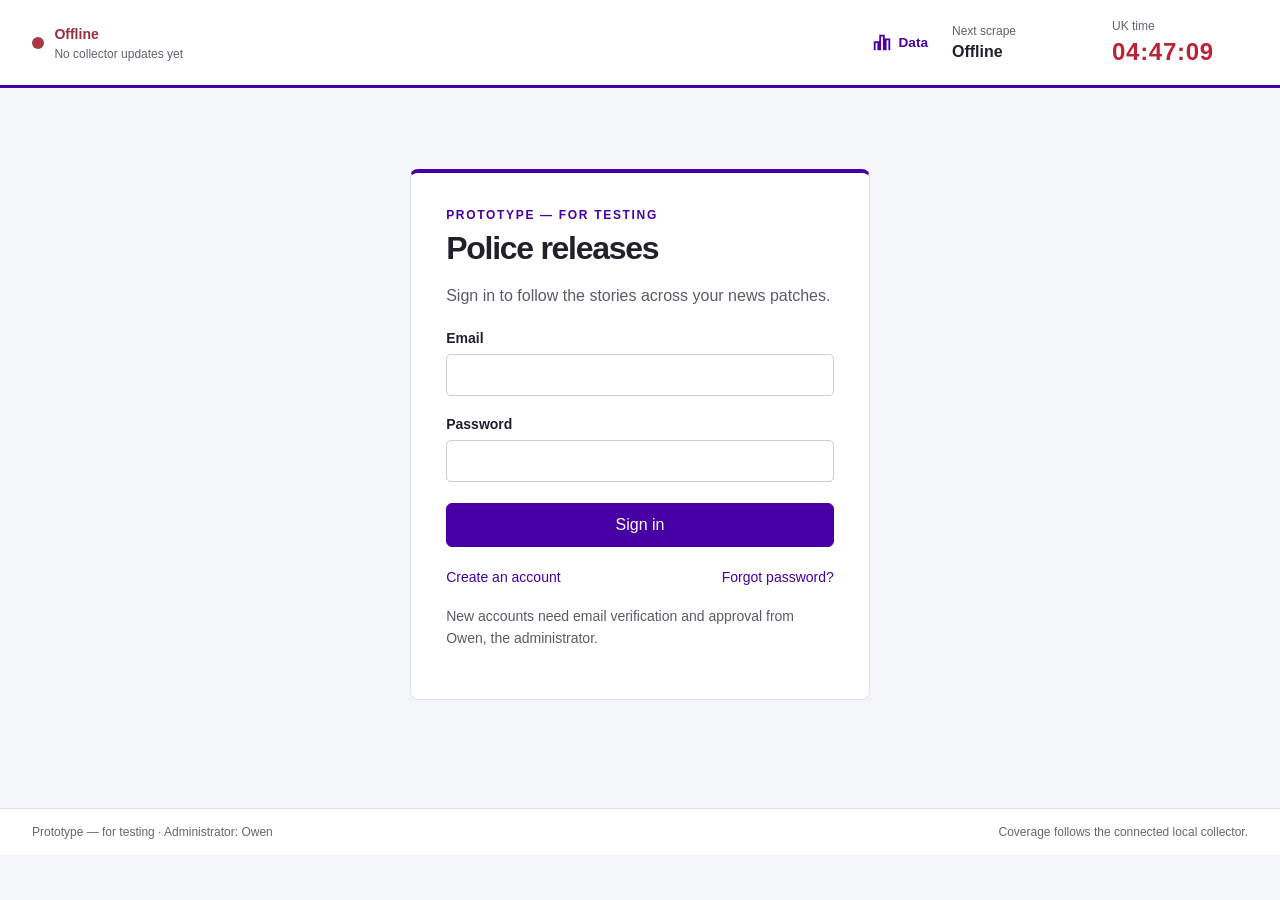
==== index.html @ de3aa2ca "Add files via upload" ====
<!doctype html>
<html lang="en" data-build="desk.789004d62e05.js"><head><meta charset="utf-8"><meta name="viewport" content="width=device-width,initial-scale=1"><meta name="referrer" content="no-referrer"><title>Police Checks</title>
<meta name="theme-color" content="#4700a3">
<meta name="apple-mobile-web-app-capable" content="yes">
<meta name="mobile-web-app-capable" content="yes">
<meta name="apple-mobile-web-app-title" content="Police Checks">
<meta name="apple-mobile-web-app-status-bar-style" content="default">
<link rel="apple-touch-icon" sizes="180x180" href="./apple-touch-icon.png">
<link rel="icon" type="image/png" sizes="32x32" href="./favicon-32.png">
<link rel="manifest" href="./manifest.webmanifest">
<link rel="stylesheet" href="./vendor/leaflet.css"><link rel="stylesheet" href="./desk.27d6d80b20d7.css"></head>
<body>
<header><div id="health" class="health offline" role="status" aria-live="polite"><span class="health-dot"></span><span><strong id="health-label">Offline</strong><small id="health-detail">Not connected yet</small></span></div><a class="data-nav" href="./data.html" aria-label="Release data and statistics" title="Release data and statistics"><svg viewBox="0 0 24 24" width="22" height="22" aria-hidden="true"><path d="M4 20V11h4v9M10 20V4h4v16M16 20V8h4v12" fill="none" stroke="currentColor" stroke-width="2"/></svg><span>Data</span></a><div class="desk-timing" aria-label="Collector timing"><div class="timing-item"><small>Next scrape</small><strong id="next-scrape">Offline</strong></div><div class="timing-item"><small>UK time</small><time id="current-time">--:--:--</time></div></div><div id="account" hidden><span id="email"></span><button id="signout">Sign out</button></div></header>
<section id="auth" class="auth-panel"><div class="eyebrow">PROTOTYPE — FOR TESTING</div><h1>Police releases</h1><p>Sign in to follow the stories across your news patches.</p><div id="setup" class="notice" hidden>This desk is awaiting its Supabase connection. Account access will be available once setup is complete.</div><form id="auth-form"><label>Email<input id="auth-email" type="email" autocomplete="email" required></label><label>Password<input id="password" type="password" minlength="12" autocomplete="current-password" required></label><button class="primary" id="auth-submit">Sign in</button></form><p id="auth-message" role="status" aria-live="polite"></p><div class="auth-actions"><button id="toggle-signup" class="text-button">Create an account</button><button id="forgot" class="text-button">Forgot password?</button></div><p class="muted fine">New accounts need email verification and approval from Owen, the administrator.</p></section>
<section id="waiting" class="auth-panel" hidden><div class="eyebrow">ACCOUNT ACCESS</div><h1 id="waiting-title">Awaiting approval</h1><p id="waiting-detail">Your account is signed in. Owen, the administrator, needs to approve access before you can read releases.</p><p id="verification-note" class="notice">Expect a verification email from <strong>Supabase Auth</strong>. Check your spam or junk folder if it has not arrived. If you have already verified your email, you are just waiting for Owen’s approval.</p><button id="check-access" class="primary">Check access</button><p id="waiting-message" role="status"></p></section>
<main id="desk" hidden>
<aside id="coverage-filters"><div class="aside-heading"><h2>Your coverage</h2><button id="reset" class="text-button">Reset</button></div><button id="all" class="view-button active">All releases</button><button id="review" class="view-button">Needs location review</button><button id="outside" class="view-button">Outside mapped patches</button><div class="divider"></div><div class="aside-heading"><h2>Groups & patches</h2><button id="clear" class="text-button">Clear</button></div><p class="fine muted">Choose any combination. Matching releases appear once.</p><label class="sr-only" for="patch-search">Find a patch</label><input id="patch-search" type="search" placeholder="Find a patch…"><div id="patches"></div></aside>
<section class="workspace"><div class="workspace-heading"><div><div class="eyebrow">POLICE RELEASES</div><h1 id="view-title">All releases</h1><p id="selection-label" class="muted">Across all patches</p></div><div class="feed-actions"><button id="mobile-filters" class="mobile-only" aria-haspopup="dialog" aria-controls="filter-dialog" aria-expanded="false">Filters</button><button id="refresh">↻ Refresh</button></div></div><div class="toolbar" id="release-filters"><label class="search"><span class="sr-only">Search releases</span><input id="query" type="search" placeholder="Search headline or release text…"></label><label>Period<select id="period"><option value="12">Last 12 hours</option><option value="24" selected>Last 24 hours</option><option value="168">Last 7 days</option><option value="720">Last 30 days</option><option value="0">All stored releases</option></select></label><label>Force<select id="force"><option value="">All forces</option></select></label></div><div class="results-heading"><span id="result-count" role="status">Loading releases…</span><span id="updated" class="muted"></span></div><p id="writing-summary" class="fine muted" hidden></p><div id="sync-status" class="notice" hidden></div><div id="error" class="notice error" role="alert" hidden></div><div class="results-layout"><section class="release-feed" aria-label="Police releases"><div id="releases"></div><button id="more" hidden>Load more releases</button><p class="fine muted">Locations are inferred from release text and your TSA boundaries. When no reliable place is found, force-area coverage puts the release in relevant patches without assigning a map pin. Check the original release when a location is uncertain.</p></section><section class="map-panel" aria-label="Release map"><div class="map-heading"><strong>Release map</strong><label><input id="show-overlays" type="checkbox" checked> TSA boundaries</label><button id="fit-map">Fit coverage</button></div><div id="map" role="region" aria-label="Map of releases and TSA patches"></div><p id="map-note" class="notice" role="status" hidden></p><div class="map-legend"><span><i class="key red"></i>Last 10 minutes</span><span><i class="key yellow"></i>Last hour</span><span><i class="key grey"></i>Older</span><span id="map-count"></span></div></section></div></section>
<section id="admin" hidden><h2>Account access &amp; writing</h2><p class="muted">Approve or pause accounts, set allowed shifts and blocked dates, enable each writing option, and set the combined daily request limit. Zero disables new requests. Limits reset at midnight UK time; attempted API requests count even if they fail.</p><div id="members"></div><p id="admin-message" role="status"></p></section>
</main>
<dialog id="filter-dialog" aria-labelledby="filter-dialog-title"><div class="filter-dialog-heading"><h2 id="filter-dialog-title">Filters</h2><button id="close-filters" autofocus>Done</button></div><div id="mobile-search-slot"></div><div id="mobile-coverage-slot"></div><details id="mobile-admin-tools" hidden><summary>Account access &amp; writing</summary><div id="mobile-admin-slot"></div></details><div id="mobile-account-slot"></div></dialog>
<dialog id="writing-menu" aria-labelledby="writing-menu-title"><div class="writing-dialog-heading"><h2 id="writing-menu-title">Writing options</h2><button id="close-writing-menu" aria-label="Close writing options">×</button></div><p id="writing-story"></p><p id="writing-source-note" class="fine muted"></p><button id="write-web">Write web</button><button id="write-copy">Write copy</button><p id="writing-allowance" class="fine muted"></p></dialog>
<dialog id="writing-dialog" aria-labelledby="draft-title"><div class="writing-dialog-heading"><h2 id="draft-title">Write a draft</h2><button id="close-draft">Close</button></div><p id="draft-source-title"></p><p class="fine muted">AI draft — check against the original release before use.</p><p id="draft-allowance" class="fine muted"></p><p id="draft-message" role="status" aria-live="polite"></p><label class="sr-only" for="draft-output">Draft text — editable</label><textarea id="draft-output" spellcheck="true" hidden></textarea><div id="web-draft-fields" hidden><div class="web-field"><div><label for="web-headline">Headline</label><button id="copy-web-headline">Copy headline</button></div><textarea id="web-headline" rows="2" spellcheck="true"></textarea></div><div class="web-field"><div><label for="web-subheading">Subheading</label><button id="copy-web-subheading">Copy subheading</button></div><textarea id="web-subheading" rows="2" spellcheck="true"></textarea></div><div class="web-field"><div><label for="web-body">Body text</label><button id="copy-web-body">Copy body</button></div><textarea id="web-body" rows="14" spellcheck="true"></textarea></div></div><div class="draft-actions"><button id="draft-copy" class="primary" hidden>Copy text</button><button id="draft-check" hidden>Check request</button><button id="draft-again" hidden>New version · 1 request</button></div></dialog>
<footer>Prototype — for testing · Administrator: Owen <span>Coverage follows the connected local collector.</span></footer>
<script src="./config.js?v=desk.789004d62e05.js"></script><script src="./vendor/supabase.js"></script><script src="./vendor/leaflet.js"></script><script type="module" src="./desk.789004d62e05.js"></script>
</body></html>
---- vendor/leaflet.css ----
/* required styles */

.leaflet-pane,
.leaflet-tile,
.leaflet-marker-icon,
.leaflet-marker-shadow,
.leaflet-tile-container,
.leaflet-pane > svg,
.leaflet-pane > canvas,
.leaflet-zoom-box,
.leaflet-image-layer,
.leaflet-layer {
	position: absolute;
	left: 0;
	top: 0;
	}
.leaflet-container {
	overflow: hidden;
	}
.leaflet-tile,
.leaflet-marker-icon,
.leaflet-marker-shadow {
	-webkit-user-select: none;
	   -moz-user-select: none;
	        user-select: none;
	  -webkit-user-drag: none;
	}
/* Prevents IE11 from highlighting tiles in blue */
.leaflet-tile::selection {
	background: transparent;
}
/* Safari renders non-retina tile on retina better with this, but Chrome is worse */
.leaflet-safari .leaflet-tile {
	image-rendering: -webkit-optimize-contrast;
	}
/* hack that prevents hw layers "stretching" when loading new tiles */
.leaflet-safari .leaflet-tile-container {
	width: 1600px;
	height: 1600px;
	-webkit-transform-origin: 0 0;
	}
.leaflet-marker-icon,
.leaflet-marker-shadow {
	display: block;
	}
/* .leaflet-container svg: reset svg max-width decleration shipped in Joomla! (joomla.org) 3.x */
/* .leaflet-container img: map is broken in FF if you have max-width: 100% on tiles */
.leaflet-container .leaflet-overlay-pane svg {
	max-width: none !important;
	max-height: none !important;
	}
.leaflet-container .leaflet-marker-pane img,
.leaflet-container .leaflet-shadow-pane img,
.leaflet-container .leaflet-tile-pane img,
.leaflet-container img.leaflet-image-layer,
.leaflet-container .leaflet-tile {
	max-width: none !important;
	max-height: none !important;
	width: auto;
	padding: 0;
	}

.leaflet-container img.leaflet-tile {
	/* See: https://bugs.chromium.org/p/chromium/issues/detail?id=600120 */
	mix-blend-mode: plus-lighter;
}

.leaflet-container.leaflet-touch-zoom {
	-ms-touch-action: pan-x pan-y;
	touch-action: pan-x pan-y;
	}
.leaflet-container.leaflet-touch-drag {
	-ms-touch-action: pinch-zoom;
	/* Fallback for FF which doesn't support pinch-zoom */
	touch-action: none;
	touch-action: pinch-zoom;
}
.leaflet-container.leaflet-touch-drag.leaflet-touch-zoom {
	-ms-touch-action: none;
	touch-action: none;
}
.leaflet-container {
	-webkit-tap-highlight-color: transparent;
}
.leaflet-container a {
	-webkit-tap-highlight-color: rgba(51, 181, 229, 0.4);
}
.leaflet-tile {
	filter: inherit;
	visibility: hidden;
	}
.leaflet-tile-loaded {
	visibility: inherit;
	}
.leaflet-zoom-box {
	width: 0;
	height: 0;
	-moz-box-sizing: border-box;
	     box-sizing: border-box;
	z-index: 800;
	}
/* workaround for https://bugzilla.mozilla.org/show_bug.cgi?id=888319 */
.leaflet-overlay-pane svg {
	-moz-user-select: none;
	}

.leaflet-pane         { z-index: 400; }

.leaflet-tile-pane    { z-index: 200; }
.leaflet-overlay-pane { z-index: 400; }
.leaflet-shadow-pane  { z-index: 500; }
.leaflet-marker-pane  { z-index: 600; }
.leaflet-tooltip-pane   { z-index: 650; }
.leaflet-popup-pane   { z-index: 700; }

.leaflet-map-pane canvas { z-index: 100; }
.leaflet-map-pane svg    { z-index: 200; }

.leaflet-vml-shape {
	width: 1px;
	height: 1px;
	}
.lvml {
	behavior: url(#default#VML);
	display: inline-block;
	position: absolute;
	}


/* control positioning */

.leaflet-control {
	position: relative;
	z-index: 800;
	pointer-events: visiblePainted; /* IE 9-10 doesn't have auto */
	pointer-events: auto;
	}
.leaflet-top,
.leaflet-bottom {
	position: absolute;
	z-index: 1000;
	pointer-events: none;
	}
.leaflet-top {
	top: 0;
	}
.leaflet-right {
	right: 0;
	}
.leaflet-bottom {
	bottom: 0;
	}
.leaflet-left {
	left: 0;
	}
.leaflet-control {
	float: left;
	clear: both;
	}
.leaflet-right .leaflet-control {
	float: right;
	}
.leaflet-top .leaflet-control {
	margin-top: 10px;
	}
.leaflet-bottom .leaflet-control {
	margin-bottom: 10px;
	}
.leaflet-left .leaflet-control {
	margin-left: 10px;
	}
.leaflet-right .leaflet-control {
	margin-right: 10px;
	}


/* zoom and fade animations */

.leaflet-fade-anim .leaflet-popup {
	opacity: 0;
	-webkit-transition: opacity 0.2s linear;
	   -moz-transition: opacity 0.2s linear;
	        transition: opacity 0.2s linear;
	}
.leaflet-fade-anim .leaflet-map-pane .leaflet-popup {
	opacity: 1;
	}
.leaflet-zoom-animated {
	-webkit-transform-origin: 0 0;
	    -ms-transform-origin: 0 0;
	        transform-origin: 0 0;
	}
svg.leaflet-zoom-animated {
	will-change: transform;
}

.leaflet-zoom-anim .leaflet-zoom-animated {
	-webkit-transition: -webkit-transform 0.25s cubic-bezier(0,0,0.25,1);
	   -moz-transition:    -moz-transform 0.25s cubic-bezier(0,0,0.25,1);
	        transition:         transform 0.25s cubic-bezier(0,0,0.25,1);
	}
.leaflet-zoom-anim .leaflet-tile,
.leaflet-pan-anim .leaflet-tile {
	-webkit-transition: none;
	   -moz-transition: none;
	        transition: none;
	}

.leaflet-zoom-anim .leaflet-zoom-hide {
	visibility: hidden;
	}


/* cursors */

.leaflet-interactive {
	cursor: pointer;
	}
.leaflet-grab {
	cursor: -webkit-grab;
	cursor:    -moz-grab;
	cursor:         grab;
	}
.leaflet-crosshair,
.leaflet-crosshair .leaflet-interactive {
	cursor: crosshair;
	}
.leaflet-popup-pane,
.leaflet-control {
	cursor: auto;
	}
.leaflet-dragging .leaflet-grab,
.leaflet-dragging .leaflet-grab .leaflet-interactive,
.leaflet-dragging .leaflet-marker-draggable {
	cursor: move;
	cursor: -webkit-grabbing;
	cursor:    -moz-grabbing;
	cursor:         grabbing;
	}

/* marker & overlays interactivity */
.leaflet-marker-icon,
.leaflet-marker-shadow,
.leaflet-image-layer,
.leaflet-pane > svg path,
.leaflet-tile-container {
	pointer-events: none;
	}

.leaflet-marker-icon.leaflet-interactive,
.leaflet-image-layer.leaflet-interactive,
.leaflet-pane > svg path.leaflet-interactive,
svg.leaflet-image-layer.leaflet-interactive path {
	pointer-events: visiblePainted; /* IE 9-10 doesn't have auto */
	pointer-events: auto;
	}

/* visual tweaks */

.leaflet-container {
	background: #ddd;
	outline-offset: 1px;
	}
.leaflet-container a {
	color: #0078A8;
	}
.leaflet-zoom-box {
	border: 2px dotted #38f;
	background: rgba(255,255,255,0.5);
	}


/* general typography */
.leaflet-container {
	font-family: "Helvetica Neue", Arial, Helvetica, sans-serif;
	font-size: 12px;
	font-size: 0.75rem;
	line-height: 1.5;
	}


/* general toolbar styles */

.leaflet-bar {
	box-shadow: 0 1px 5px rgba(0,0,0,0.65);
	border-radius: 4px;
	}
.leaflet-bar a {
	background-color: #fff;
	border-bottom: 1px solid #ccc;
	width: 26px;
	height: 26px;
	line-height: 26px;
	display: block;
	text-align: center;
	text-decoration: none;
	color: black;
	}
.leaflet-bar a,
.leaflet-control-layers-toggle {
	background-position: 50% 50%;
	background-repeat: no-repeat;
	display: block;
	}
.leaflet-bar a:hover,
.leaflet-bar a:focus {
	background-color: #f4f4f4;
	}
.leaflet-bar a:first-child {
	border-top-left-radius: 4px;
	border-top-right-radius: 4px;
	}
.leaflet-bar a:last-child {
	border-bottom-left-radius: 4px;
	border-bottom-right-radius: 4px;
	border-bottom: none;
	}
.leaflet-bar a.leaflet-disabled {
	cursor: default;
	background-color: #f4f4f4;
	color: #bbb;
	}

.leaflet-touch .leaflet-bar a {
	width: 30px;
	height: 30px;
	line-height: 30px;
	}
.leaflet-touch .leaflet-bar a:first-child {
	border-top-left-radius: 2px;
	border-top-right-radius: 2px;
	}
.leaflet-touch .leaflet-bar a:last-child {
	border-bottom-left-radius: 2px;
	border-bottom-right-radius: 2px;
	}

/* zoom control */

.leaflet-control-zoom-in,
.leaflet-control-zoom-out {
	font: bold 18px 'Lucida Console', Monaco, monospace;
	text-indent: 1px;
	}

.leaflet-touch .leaflet-control-zoom-in, .leaflet-touch .leaflet-control-zoom-out  {
	font-size: 22px;
	}


/* layers control */

.leaflet-control-layers {
	box-shadow: 0 1px 5px rgba(0,0,0,0.4);
	background: #fff;
	border-radius: 5px;
	}
.leaflet-control-layers-toggle {
	background-image: url(images/layers.png);
	width: 36px;
	height: 36px;
	}
.leaflet-retina .leaflet-control-layers-toggle {
	background-image: url(images/layers-2x.png);
	background-size: 26px 26px;
	}
.leaflet-touch .leaflet-control-layers-toggle {
	width: 44px;
	height: 44px;
	}
.leaflet-control-layers .leaflet-control-layers-list,
.leaflet-control-layers-expanded .leaflet-control-layers-toggle {
	display: none;
	}
.leaflet-control-layers-expanded .leaflet-control-layers-list {
	display: block;
	position: relative;
	}
.leaflet-control-layers-expanded {
	padding: 6px 10px 6px 6px;
	color: #333;
	background: #fff;
	}
.leaflet-control-layers-scrollbar {
	overflow-y: scroll;
	overflow-x: hidden;
	padding-right: 5px;
	}
.leaflet-control-layers-selector {
	margin-top: 2px;
	position: relative;
	top: 1px;
	}
.leaflet-control-layers label {
	display: block;
	font-size: 13px;
	font-size: 1.08333em;
	}
.leaflet-control-layers-separator {
	height: 0;
	border-top: 1px solid #ddd;
	margin: 5px -10px 5px -6px;
	}

/* Default icon URLs */
.leaflet-default-icon-path { /* used only in path-guessing heuristic, see L.Icon.Default */
	background-image: url(images/marker-icon.png);
	}


/* attribution and scale controls */

.leaflet-container .leaflet-control-attribution {
	background: #fff;
	background: rgba(255, 255, 255, 0.8);
	margin: 0;
	}
.leaflet-control-attribution,
.leaflet-control-scale-line {
	padding: 0 5px;
	color: #333;
	line-height: 1.4;
	}
.leaflet-control-attribution a {
	text-decoration: none;
	}
.leaflet-control-attribution a:hover,
.leaflet-control-attribution a:focus {
	text-decoration: underline;
	}
.leaflet-attribution-flag {
	display: inline !important;
	vertical-align: baseline !important;
	width: 1em;
	height: 0.6669em;
	}
.leaflet-left .leaflet-control-scale {
	margin-left: 5px;
	}
.leaflet-bottom .leaflet-control-scale {
	margin-bottom: 5px;
	}
.leaflet-control-scale-line {
	border: 2px solid #777;
	border-top: none;
	line-height: 1.1;
	padding: 2px 5px 1px;
	white-space: nowrap;
	-moz-box-sizing: border-box;
	     box-sizing: border-box;
	background: rgba(255, 255, 255, 0.8);
	text-shadow: 1px 1px #fff;
	}
.leaflet-control-scale-line:not(:first-child) {
	border-top: 2px solid #777;
	border-bottom: none;
	margin-top: -2px;
	}
.leaflet-control-scale-line:not(:first-child):not(:last-child) {
	border-bottom: 2px solid #777;
	}

.leaflet-touch .leaflet-control-attribution,
.leaflet-touch .leaflet-control-layers,
.leaflet-touch .leaflet-bar {
	box-shadow: none;
	}
.leaflet-touch .leaflet-control-layers,
.leaflet-touch .leaflet-bar {
	border: 2px solid rgba(0,0,0,0.2);
	background-clip: padding-box;
	}


/* popup */

.leaflet-popup {
	position: absolute;
	text-align: center;
	margin-bottom: 20px;
	}
.leaflet-popup-content-wrapper {
	padding: 1px;
	text-align: left;
	border-radius: 12px;
	}
.leaflet-popup-content {
	margin: 13px 24px 13px 20px;
	line-height: 1.3;
	font-size: 13px;
	font-size: 1.08333em;
	min-height: 1px;
	}
.leaflet-popup-content p {
	margin: 17px 0;
	margin: 1.3em 0;
	}
.leaflet-popup-tip-container {
	width: 40px;
	height: 20px;
	position: absolute;
	left: 50%;
	margin-top: -1px;
	margin-left: -20px;
	overflow: hidden;
	pointer-events: none;
	}
.leaflet-popup-tip {
	width: 17px;
	height: 17px;
	padding: 1px;

	margin: -10px auto 0;
	pointer-events: auto;

	-webkit-transform: rotate(45deg);
	   -moz-transform: rotate(45deg);
	    -ms-transform: rotate(45deg);
	        transform: rotate(45deg);
	}
.leaflet-popup-content-wrapper,
.leaflet-popup-tip {
	background: white;
	color: #333;
	box-shadow: 0 3px 14px rgba(0,0,0,0.4);
	}
.leaflet-container a.leaflet-popup-close-button {
	position: absolute;
	top: 0;
	right: 0;
	border: none;
	text-align: center;
	width: 24px;
	height: 24px;
	font: 16px/24px Tahoma, Verdana, sans-serif;
	color: #757575;
	text-decoration: none;
	background: transparent;
	}
.leaflet-container a.leaflet-popup-close-button:hover,
.leaflet-container a.leaflet-popup-close-button:focus {
	color: #585858;
	}
.leaflet-popup-scrolled {
	overflow: auto;
	}

.leaflet-oldie .leaflet-popup-content-wrapper {
	-ms-zoom: 1;
	}
.leaflet-oldie .leaflet-popup-tip {
	width: 24px;
	margin: 0 auto;

	-ms-filter: "progid:DXImageTransform.Microsoft.Matrix(M11=0.70710678, M12=0.70710678, M21=-0.70710678, M22=0.70710678)";
	filter: progid:DXImageTransform.Microsoft.Matrix(M11=0.70710678, M12=0.70710678, M21=-0.70710678, M22=0.70710678);
	}

.leaflet-oldie .leaflet-control-zoom,
.leaflet-oldie .leaflet-control-layers,
.leaflet-oldie .leaflet-popup-content-wrapper,
.leaflet-oldie .leaflet-popup-tip {
	border: 1px solid #999;
	}


/* div icon */

.leaflet-div-icon {
	background: #fff;
	border: 1px solid #666;
	}


/* Tooltip */
/* Base styles for the element that has a tooltip */
.leaflet-tooltip {
	position: absolute;
	padding: 6px;
	background-color: #fff;
	border: 1px solid #fff;
	border-radius: 3px;
	color: #222;
	white-space: nowrap;
	-webkit-user-select: none;
	-moz-user-select: none;
	-ms-user-select: none;
	user-select: none;
	pointer-events: none;
	box-shadow: 0 1px 3px rgba(0,0,0,0.4);
	}
.leaflet-tooltip.leaflet-interactive {
	cursor: pointer;
	pointer-events: auto;
	}
.leaflet-tooltip-top:before,
.leaflet-tooltip-bottom:before,
.leaflet-tooltip-left:before,
.leaflet-tooltip-right:before {
	position: absolute;
	pointer-events: none;
	border: 6px solid transparent;
	background: transparent;
	content: "";
	}

/* Directions */

.leaflet-tooltip-bottom {
	margin-top: 6px;
}
.leaflet-tooltip-top {
	margin-top: -6px;
}
.leaflet-tooltip-bottom:before,
.leaflet-tooltip-top:before {
	left: 50%;
	margin-left: -6px;
	}
.leaflet-tooltip-top:before {
	bottom: 0;
	margin-bottom: -12px;
	border-top-color: #fff;
	}
.leaflet-tooltip-bottom:before {
	top: 0;
	margin-top: -12px;
	margin-left: -6px;
	border-bottom-color: #fff;
	}
.leaflet-tooltip-left {
	margin-left: -6px;
}
.leaflet-tooltip-right {
	margin-left: 6px;
}
.leaflet-tooltip-left:before,
.leaflet-tooltip-right:before {
	top: 50%;
	margin-top: -6px;
	}
.leaflet-tooltip-left:before {
	right: 0;
	margin-right: -12px;
	border-left-color: #fff;
	}
.leaflet-tooltip-right:before {
	left: 0;
	margin-left: -12px;
	border-right-color: #fff;
	}

/* Printing */

@media print {
	/* Prevent printers from removing background-images of controls. */
	.leaflet-control {
		-webkit-print-color-adjust: exact;
		print-color-adjust: exact;
		}
	}
---- desk.27d6d80b20d7.css ----
:root{font-family:Arial,Helvetica,sans-serif;color:#20202b;background:#f5f6f9;font-synthesis:none;font-size:16px;--purple:#4700a3;--teal:#007e79;--border:#dfe2e9}*{box-sizing:border-box}[hidden]{display:none!important}body{margin:0}button,input,select{font:inherit}button,a,input,select{touch-action:manipulation}button{cursor:pointer;border:1px solid var(--border);background:white;color:#333343;padding:.65rem .9rem;border-radius:6px;line-height:1.3}button:hover{border-color:var(--purple);color:var(--purple)}button:disabled{opacity:.55;cursor:wait}button.primary{background:var(--purple);color:white;border-color:var(--purple)}input,select{border:1px solid #c8cdd7;border-radius:5px;padding:.75rem;background:white;color:#20202b;max-width:100%;min-width:0}input:focus,select:focus,button:focus-visible,a:focus-visible{outline:3px solid #00b5a6;outline-offset:3px}header{height:88px;background:white;border-bottom:3px solid var(--purple);padding:0 2rem;display:flex;align-items:center;justify-content:space-between;gap:1rem}.brand{display:flex;gap:.85rem;align-items:center;text-decoration:none;color:var(--purple);font-weight:800;letter-spacing:.1em}.brand small{display:block;font-size:.75rem;letter-spacing:.16em;color:#686573;margin-top:.2rem}.brand-icon{background:var(--purple);border-radius:4px;color:white;width:40px;height:40px;display:grid;place-items:center;font-size:1.6rem}#account{display:flex;gap:1rem;align-items:center;font-size:.875rem}h1{font-size:2rem;letter-spacing:-.04em;margin:.5rem 0 .7rem}h2{font-size:1rem;margin:.4rem 0}.eyebrow{font-weight:700;letter-spacing:.14em;font-size:.75rem;color:var(--purple)}p{line-height:1.6}.muted{color:#636572}.fine{font-size:.875rem}.auth-panel{max-width:460px;margin:9vh auto 12vh;background:white;border:1px solid var(--border);border-top:4px solid var(--purple);padding:2.2rem;border-radius:8px}.auth-panel>p{color:#5b5a69}.auth-panel label{display:block;font-size:.875rem;font-weight:600;margin:1.3rem 0}.auth-panel input{display:block;width:100%;margin-top:.5rem}.auth-panel .primary{width:100%}.auth-actions{display:flex;justify-content:space-between;gap:.6rem}.text-button{border:0;background:transparent;padding:.3rem 0;color:var(--purple);font-size:.875rem}.notice{padding:1rem;background:#f1ebfc;border-left:3px solid var(--purple);font-size:.875rem;line-height:1.5;margin:1rem 0}.notice.error{border-color:#b03044;background:#fff0f1;color:#802434}main{display:grid;grid-template-columns:280px minmax(0,1fr);max-width:1600px;margin:auto;min-height:calc(100vh - 150px)}aside{background:white;border-right:1px solid var(--border);padding:1.5rem;min-width:0}.aside-heading{display:flex;justify-content:space-between;align-items:center;gap:.7rem}.view-button{display:block;width:100%;border:0;text-align:left;margin-top:.35rem;font-size:.875rem}.view-button.active{background:#eee7fa;color:var(--purple);font-weight:700;box-shadow:inset 3px 0 var(--purple)}.divider{border-top:1px solid var(--border);margin:1.5rem 0}#patch-search{width:100%;font-size:.875rem}details.group{border-bottom:1px solid var(--border);padding:.85rem 0}summary{cursor:pointer;font-size:.875rem;font-weight:600;line-height:1.5}.group label{display:flex;align-items:flex-start;gap:.6rem;font-size:.875rem;margin:.85rem 0;line-height:1.5}.group input[type=checkbox]{margin-top:.2rem;accent-color:var(--purple);width:17px;height:17px;flex-shrink:0}.group .group-label{font-weight:700}.workspace{padding:2rem 2.2rem;min-width:0}.workspace-heading{display:flex;justify-content:space-between;align-items:flex-start;gap:1rem}.workspace-heading p{margin:0 0 1.5rem}.toolbar{display:flex;gap:1rem;align-items:end;flex-wrap:wrap;background:white;border:1px solid var(--border);padding:1rem;border-radius:7px}.toolbar label{font-size:.875rem;color:#535563}.toolbar select{display:block;margin-top:.3rem;font-size:.875rem}.toolbar .search{flex:1 1 240px}.search input{width:100%}.results-heading{display:flex;justify-content:space-between;gap:1rem;margin:1.6rem 0 1rem;font-size:.875rem}.release{background:white;border:1px solid var(--border);border-left:3px solid #b4a1d2;border-radius:5px;padding:1.4rem;margin-bottom:.8rem}.release.recent{border-left-color:#009c90}.release-meta{display:flex;flex-wrap:wrap;gap:.6rem;color:#656374;font-size:.875rem;align-items:center}.release h2{font-size:1.15rem;line-height:1.4;margin:.65rem 0}.release h2 a{color:#292139;text-decoration:none}.release h2 a:hover{text-decoration:underline;color:var(--purple)}.tags{display:flex;gap:.4rem;flex-wrap:wrap;margin:.8rem 0}.tag{background:#ede7f6;color:#542891;padding:.3rem .5rem;border-radius:4px;font-size:.75rem}.tag.review{background:#fff2d7;color:#775714}.release p{font-size:1rem;max-width:85ch}.release details{margin-top:1rem}.release pre{white-space:pre-wrap;font:inherit;font-size:1rem;line-height:1.65;max-height:500px;overflow:auto}.location-evidence{font-size:.875rem;color:#60606c;margin-top:.7rem}.empty{text-align:center;padding:4rem 1rem;border:1px dashed #c8cbd4;border-radius:8px;background:white}.empty h2{font-size:1.25rem}#more{display:block;margin:1.2rem auto}#admin{grid-column:2;background:white;margin:0 2.2rem 2rem;padding:1.5rem;border:1px solid var(--border);border-radius:6px}.member{display:flex;align-items:center;justify-content:space-between;gap:1rem;padding:.75rem 0;border-bottom:1px solid var(--border);overflow-wrap:anywhere}.member small{display:block;color:#636572;margin-top:.4rem}footer{display:flex;justify-content:space-between;gap:1rem;padding:1rem 2rem;font-size:.75rem;color:#666679;border-top:1px solid var(--border);background:white}.sr-only{position:absolute;width:1px;height:1px;overflow:hidden;clip:rect(0,0,0,0)}@media(max-width:900px){main{grid-template-columns:230px minmax(0,1fr)}.workspace{padding:1.4rem}aside{padding:1rem}.toolbar{gap:.7rem}#admin{margin:0 1.4rem 1.4rem}}@media(max-width:650px){header{height:auto;min-height:80px;padding:1rem;flex-wrap:wrap}#account{width:100%;justify-content:space-between}#email{overflow-wrap:anywhere}main{display:block}aside{border-right:0;border-bottom:1px solid var(--border)}#patches{max-height:270px;overflow:auto}.workspace{padding:1.2rem}.toolbar label{flex:1 1 140px}.toolbar select{width:100%}.auth-panel{margin:2rem 1rem;padding:1.5rem}.workspace-heading h1{font-size:1.7rem}.results-heading{flex-wrap:wrap}#admin{margin:1rem}.member{flex-wrap:wrap}footer{padding:1rem;flex-wrap:wrap}.auth-actions{flex-wrap:wrap}}

header{position:sticky;top:0;z-index:1200}.health{display:flex;align-items:center;gap:.65rem;margin-left:auto;margin-right:1rem}.health strong{font-size:.875rem}.health small{display:block;font-size:.75rem;color:#5f6270;margin-top:.25rem}.health-dot{width:12px;height:12px;border-radius:50%;background:#a73a48}.health.online .health-dot{background:#008d73}.health.online strong{color:#006d59}.health.offline strong{color:#96303e}.map-panel{border:1px solid var(--border);border-radius:7px;overflow:hidden;background:white;margin-bottom:1.5rem}.map-heading{display:flex;align-items:center;gap:1rem;padding:.85rem 1rem;font-size:.875rem;flex-wrap:wrap}.map-heading label{margin-left:auto}.map-heading button{font-size:.875rem;padding:.4rem .6rem}#map{height:440px;background:#e9eef3}.map-legend{display:flex;flex-wrap:wrap;gap:1rem;padding:.8rem 1rem;font-size:.75rem;line-height:1.5}.key{display:inline-block;width:9px;height:9px;border-radius:50%;margin-right:5px}.red{background:#d62b46}.yellow{background:#c38a03}.grey{background:#747586}.leaflet-popup-content{font:14px/1.5 Arial,sans-serif;max-width:260px}.leaflet-popup-content a{font-weight:700;color:var(--purple)}.leaflet-popup-content small{display:block;margin-top:.5rem}.leaflet-control-attribution{font-size:11px}#map-count{color:#636572;margin-left:auto}@media(max-width:650px){.health{margin:0 0 0 auto}#map{height:340px}.health-detail{max-width:140px}.map-heading label{margin-left:0}header{position:sticky}.brand small{font-size:.65rem}.brand{font-size:.9rem}}

/* Release list and a persistent compact map. */
.results-layout{display:grid;grid-template-columns:minmax(0,1.45fr) minmax(270px,1fr);gap:1.2rem;align-items:start}
.release-feed{min-width:0}.release-feed .release{padding:1.1rem}.release{scroll-margin-top:calc(var(--header-height,88px) + 1rem)}
.map-panel{position:sticky;top:calc(var(--header-height,88px) + 1rem);margin-bottom:0;background:#17212e;border-color:#344052;color:#e2e8ef;z-index:500}
.map-heading{padding:.8rem;gap:.6rem}.map-heading label{font-size:.875rem;margin-left:0}.map-heading button{background:#233140;color:#e2e8ef;border-color:#47576b}
#map{height:clamp(240px,45dvh,380px);background:#101923}
.map-legend{padding:.75rem;gap:.5rem .8rem;color:#c2cbd6}#map-count{margin-left:0;width:100%;color:#a9b6c6}
.basemap-label{background:none;border:0;text-align:center;color:#91a0b2;font:12px/18px Arial,sans-serif;text-shadow:0 1px 3px #101923,0 0 4px #101923}
.map-panel .leaflet-control-attribution{background:rgba(16,25,35,.9);color:#acb7c5}.map-panel .leaflet-control-attribution a{color:#c9c1e7}
.map-panel .leaflet-bar a{background:#233140;color:#e2e8ef;border-color:#47576b}.map-panel .leaflet-bar a:hover{background:#35465b}
.leaflet-popup-content time{display:block;color:#636572;font-size:.8rem;margin:.5rem 0}
@media(max-width:1050px){.workspace{padding:1.3rem}.results-layout{grid-template-columns:minmax(0,1fr) minmax(240px,.85fr);gap:.8rem}.map-heading{gap:.5rem}.map-heading strong{width:100%}}
@media(max-width:650px){.results-layout{display:flex;flex-direction:column}.release-feed{width:100%}.map-panel{order:-1;width:100%;top:calc(var(--header-height,88px) + .5rem);margin-bottom:.8rem}#map{height:clamp(140px,22dvh,200px)}.map-heading strong{width:auto}.map-legend{padding:.4rem .75rem;gap:.3rem .8rem}#map-count{width:auto}.release{scroll-margin-top:calc(var(--header-height,88px) + 340px)}}

header .health{margin-left:0;margin-right:auto}

/* Keep the map beside the feed on tablet and desktop widths. */
@media(min-width:651px) and (max-width:1100px){
 main{grid-template-columns:minmax(0,1fr)}
 aside{border-right:0;border-bottom:1px solid var(--border)}
 aside #patches{max-height:180px;overflow:auto}
 aside .divider{margin:.65rem 0}
 aside .view-button{display:inline-block;width:auto}
 aside #patch-search{max-width:320px}
 #admin{grid-column:1}
 .results-layout{display:grid;grid-template-columns:minmax(0,1fr) minmax(260px,.8fr);align-items:start}
 .map-panel{position:sticky;top:calc(var(--header-height,88px) + 1rem);align-self:start}
}
@media(min-width:1101px){.results-layout{grid-template-columns:minmax(0,1.45fr) minmax(290px,1fr)}}

.release-time{display:inline-flex;flex-wrap:wrap;align-items:center;gap:.5rem}.release-age{display:inline-block;border-radius:4px;padding:.2rem .4rem;background:#eee7fa;color:#4700a3;font-size:.8rem;font-weight:600;white-space:nowrap}

/* The age band contains the metadata and headline; release text stays white. */
.release-feed .release{padding:0;border:1px solid var(--border);background:#fff;overflow:hidden}
.release-banner{padding:1rem 1.1rem;background:#fff;color:#292139;border-bottom:1px solid var(--border)}
.release-banner .release-meta{color:inherit}
.release-banner h2{margin:.65rem 0 0}
.release-banner h2 a,.release-banner h2 a:hover{color:inherit}
.release-banner[data-freshness="fresh"]{background:#bd2337;color:#fff;border-bottom-color:transparent;animation:release-flash 2s steps(1,end) infinite}
.release-banner[data-freshness="recent"]{background:#f39a38;color:#2c1904;border-bottom-color:transparent}
.release-banner[data-freshness="fresh"] .release-age{background:rgba(255,255,255,.18);color:#fff}
.release-banner[data-freshness="recent"] .release-age{background:rgba(0,0,0,.09);color:#2c1904}
.release-banner a:focus-visible{outline-color:currentColor}
.release-body{padding:.65rem 1.1rem 1.1rem;background:#fff;color:#20202b}
@keyframes release-flash{0%,100%{background-color:#bd2337}50%{background-color:#89172b}}
@media(prefers-reduced-motion:reduce){.release-banner[data-freshness="fresh"]{animation:none}}

/* Always-visible schedule and UK clock; :40 through :59 is the red period. */
header{height:auto;min-height:88px;padding-top:.85rem;padding-bottom:.85rem;flex-wrap:wrap}
.desk-timing{display:flex;gap:1.5rem;align-items:center}
.timing-item{display:flex;flex-direction:column;gap:.3rem;min-width:8.5rem}
.timing-item small{font-size:.75rem;color:#5f6270}
.timing-item strong,.timing-item time{font-size:1rem;font-weight:700;font-variant-numeric:tabular-nums;white-space:nowrap}
#current-time{font-size:1.5rem;letter-spacing:.03em;color:#292139}
#current-time.deadline{color:#bd2337}
#account{min-width:0}#email{overflow-wrap:anywhere}
@media(max-width:650px){.desk-timing{gap:1rem;margin-left:auto}.timing-item{min-width:0}.timing-item strong{font-size:.875rem}#current-time{font-size:1.2rem}header{gap:.75rem}.health small{max-width:135px}}

/* Phone layout: a single feed with the shared filters tucked into a dialog. */
.mobile-only{display:none}.feed-actions{display:flex;align-items:center;gap:.5rem;flex-shrink:0}
#filter-dialog{width:min(460px,calc(100vw - 1rem));max-width:none;max-height:calc(100dvh - 1rem);padding:0;border:1px solid var(--border);border-radius:12px;color:#20202b;background:#fff;overscroll-behavior:contain}
#filter-dialog::backdrop{background:rgba(16,25,35,.55)}
.filter-dialog-heading{display:flex;justify-content:space-between;align-items:center;gap:1rem;padding:.8rem 1rem;border-bottom:1px solid var(--border);position:sticky;top:0;background:white;z-index:1}
.filter-dialog-heading h2{font-size:1.15rem}.filter-dialog-heading button{min-height:44px;color:var(--purple);font-weight:700}
#filter-dialog .toolbar{border:0;border-radius:0;padding:1rem;gap:.8rem;margin:0;border-bottom:1px solid var(--border)}
#filter-dialog .toolbar .search{flex:1 1 100%}#filter-dialog .toolbar label{flex:1 1 140px}#filter-dialog .toolbar select{width:100%}
#filter-dialog aside{padding:1rem;border:0}#filter-dialog aside .view-button{display:block;width:100%;min-height:44px}
#filter-dialog #patches{max-height:none;overflow:visible}#filter-dialog #patch-search{max-width:none;width:100%;font-size:1rem}
#filter-dialog input,#filter-dialog select{font-size:1rem}#filter-dialog .group label{min-height:36px;align-items:center}
#mobile-account-slot:not(:empty){padding:1rem;border-top:1px solid var(--border)}#filter-dialog #account{width:100%;display:flex;justify-content:space-between;flex-wrap:wrap;gap:.75rem}
#filter-dialog #account button{min-height:44px}#mobile-admin-tools{margin:0 1rem 1rem;border-top:1px solid var(--border);padding-top:1rem}
#mobile-admin-tools>summary{min-height:44px}#filter-dialog #admin{margin:0;padding:0;border:0}#filter-dialog #admin>h2{display:none}
body.filters-open{overflow:hidden}
@media(max-width:760px), (max-width:1000px) and (pointer:coarse) and (max-height:500px){
 .mobile-only{display:inline-flex;align-items:center;justify-content:center}
 header{min-height:64px;padding:.65rem .75rem;gap:.5rem;flex-wrap:nowrap}
 header .health{gap:.4rem;margin:0 auto 0 0;flex-shrink:0}#health-detail{display:none}.health strong{font-size:.8rem}.health-dot{width:9px;height:9px}
 .desk-timing{gap:.8rem;margin-left:0}.timing-item{min-width:0;gap:.2rem}.timing-item small{font-size:.7rem}.timing-item strong{font-size:.8rem}#current-time{font-size:1.1rem}
 #desk{display:block;min-height:calc(100dvh - 120px)}.workspace{padding:.8rem}
 .workspace-heading{align-items:center;gap:.5rem;margin-bottom:.4rem}.workspace-heading .eyebrow{display:none}.workspace-heading>div:first-child{min-width:0}
 .workspace-heading h1{font-size:1.2rem;letter-spacing:-.02em;line-height:1.3;margin:.2rem 0;overflow-wrap:anywhere}
 #selection-label{display:none}.feed-actions{gap:.35rem}.feed-actions button{min-height:44px;padding:.5rem .6rem;font-size:.875rem}
 .results-heading{margin:.7rem 0;font-size:.8rem}#updated{display:none}
 .results-layout{display:block}.map-panel{display:none}.release-feed{width:100%}
 .release{scroll-margin-top:calc(var(--header-height,64px) + .75rem)}.release-banner{padding:.9rem}.release-body{padding:.5rem .9rem .9rem}
 .release-meta{font-size:.8rem;gap:.5rem}.release-time{gap:.35rem}.release h2{font-size:1.05rem}.release-body>p{font-size:.95rem}
 .release-feed>p{display:none}footer{padding:.8rem;font-size:.7rem;display:block}footer>span{display:none}
}

@media(max-width:760px), (max-width:1000px) and (pointer:coarse) and (max-height:500px){
 header:has(>#account:not([hidden])){flex-wrap:wrap}header>#account{width:100%;justify-content:space-between}header>#account button{min-height:44px}
}

/* Compact cards on every screen: reveal the complete release with More. */
.release-heading{display:block;margin-top:.45rem}
.release-heading h2{min-width:0;margin:0;overflow-wrap:anywhere}
.release-toggle{display:block;width:fit-content;min-width:0;min-height:24px;margin-top:.2rem;padding:0;font-size:.8rem;font-weight:600;line-height:1.5;background:transparent;color:inherit;border:0;border-radius:0;text-decoration:underline;text-underline-offset:2px}
.release-toggle:hover{color:inherit;background:transparent;text-decoration-thickness:2px}
.release-toggle:focus-visible{outline-color:currentColor}
.story-actions{margin-left:auto;background:transparent;color:inherit;border:0;font-size:1.4rem;line-height:1;padding:.2rem .45rem;min-width:36px;min-height:32px}
.story-actions:hover{background:rgba(0,0,0,.08);color:inherit}.story-actions:focus-visible{outline-color:currentColor}
#writing-menu,#writing-dialog{border:1px solid var(--border);border-radius:10px;color:#20202b;background:white;padding:1rem;max-height:calc(100dvh - 2rem);max-width:calc(100vw - 1rem);overscroll-behavior:contain}
#writing-menu{width:300px}#writing-dialog{width:850px}
#writing-menu::backdrop{background:rgba(16,25,35,.15)}#writing-dialog::backdrop{background:rgba(16,25,35,.55)}
.writing-dialog-heading{display:flex;justify-content:space-between;align-items:center;gap:1rem}.writing-dialog-heading h2{font-size:1.1rem}.writing-dialog-heading button{min-height:40px}
#writing-story,#draft-source-title{font-weight:600;overflow-wrap:anywhere;margin:.7rem 0}
#writing-menu>button{display:block;width:100%;text-align:left;margin:.4rem 0;min-height:44px}
#draft-output{display:block;width:100%;min-height:40dvh;resize:vertical;border:1px solid var(--border);border-radius:5px;padding:1rem;font:inherit;font-size:1rem;line-height:1.65;color:#20202b;background:#fff}
#draft-output:focus{outline:3px solid #00b5a6;outline-offset:2px}.draft-actions{display:flex;flex-wrap:wrap;gap:.6rem;margin-top:1rem}
.member{flex-wrap:wrap}.writing-permissions{display:flex;align-items:center;gap:1rem;flex-wrap:wrap;width:100%;padding:.5rem 0}
.writing-permissions label{display:flex;align-items:center;gap:.4rem;font-size:.875rem}.writing-permissions input[type=checkbox]{accent-color:var(--purple);width:18px;height:18px}
.writing-permissions input[type=number]{width:85px;padding:.5rem}.writing-permissions small{margin:0}.writing-permissions button{font-size:.875rem}
@media(max-width:760px){#writing-dialog{padding:.85rem;width:calc(100vw - 1rem)}.story-actions{min-height:36px}#draft-output{padding:.65rem}.draft-actions button{min-height:44px}}
.release pre.release-text{max-height:none;overflow:visible;overflow-wrap:anywhere;margin:.85rem 0;font:inherit;font-size:1rem;line-height:1.6;white-space:pre-wrap}
.release-feed .release-banner{padding:.75rem .9rem}
@media(max-width:760px), (max-width:1000px) and (pointer:coarse) and (max-height:500px){
 .release pre.release-text{font-size:.95rem}
}

.web-field{margin:1rem 0}.web-field>div{display:flex;align-items:center;justify-content:space-between;gap:.5rem;margin-bottom:.5rem}.web-field label{font-weight:600}.web-field button{min-height:40px;font-size:.875rem}
.web-field textarea{display:block;width:100%;resize:vertical;border:1px solid var(--border);border-radius:5px;padding:.7rem;font:inherit;line-height:1.6;color:#20202b;background:white}.web-field textarea:focus{outline:3px solid #00b5a6;outline-offset:2px}

/* Account shift controls share the admin panel on desktop and in mobile Filters. */
.access-controls{width:100%;padding:.75rem 0;border-top:1px solid var(--border,#ddd)}
.access-pause{margin-left:1rem}.access-editor{margin-top:.7rem}.access-editor summary{cursor:pointer;font-weight:600;padding:.5rem 0}
.access-gate{display:flex;gap:.6rem;align-items:center;margin:.8rem 0}.access-gate input{width:18px;height:18px;flex:0 0 auto}
.access-rule{border:1px solid var(--border,#ddd);border-radius:8px;padding:.8rem;margin:.7rem 0;display:flex;gap:.7rem;flex-wrap:wrap;min-width:0}
.access-rule label{display:flex;flex-direction:column;gap:.3rem;min-width:0;flex:1 1 140px;font-size:.85rem}.access-rule input,.access-rule select{width:100%;min-width:0;box-sizing:border-box;padding:.5rem}
.access-rule small{width:100%}.access-buttons{display:flex;gap:.5rem;flex-wrap:wrap}.access-buttons button{font-size:.85rem}.access-feedback{font-size:.875rem;margin:.4rem 0}
@media(max-width:480px){.access-rule label{flex-basis:100%}.access-pause{margin:.5rem 0 .5rem .5rem}.access-gate{align-items:flex-start}}

.data-nav{display:inline-flex;align-items:center;gap:.35rem;color:var(--purple);font-size:.85rem;font-weight:700;text-decoration:none;padding:.5rem;border-radius:6px;flex-shrink:0}.data-nav:hover{background:#f0e8fa}@media(max-width:760px){.data-nav span{display:none}.data-nav{padding:.4rem}.desk-timing{gap:.5rem}}
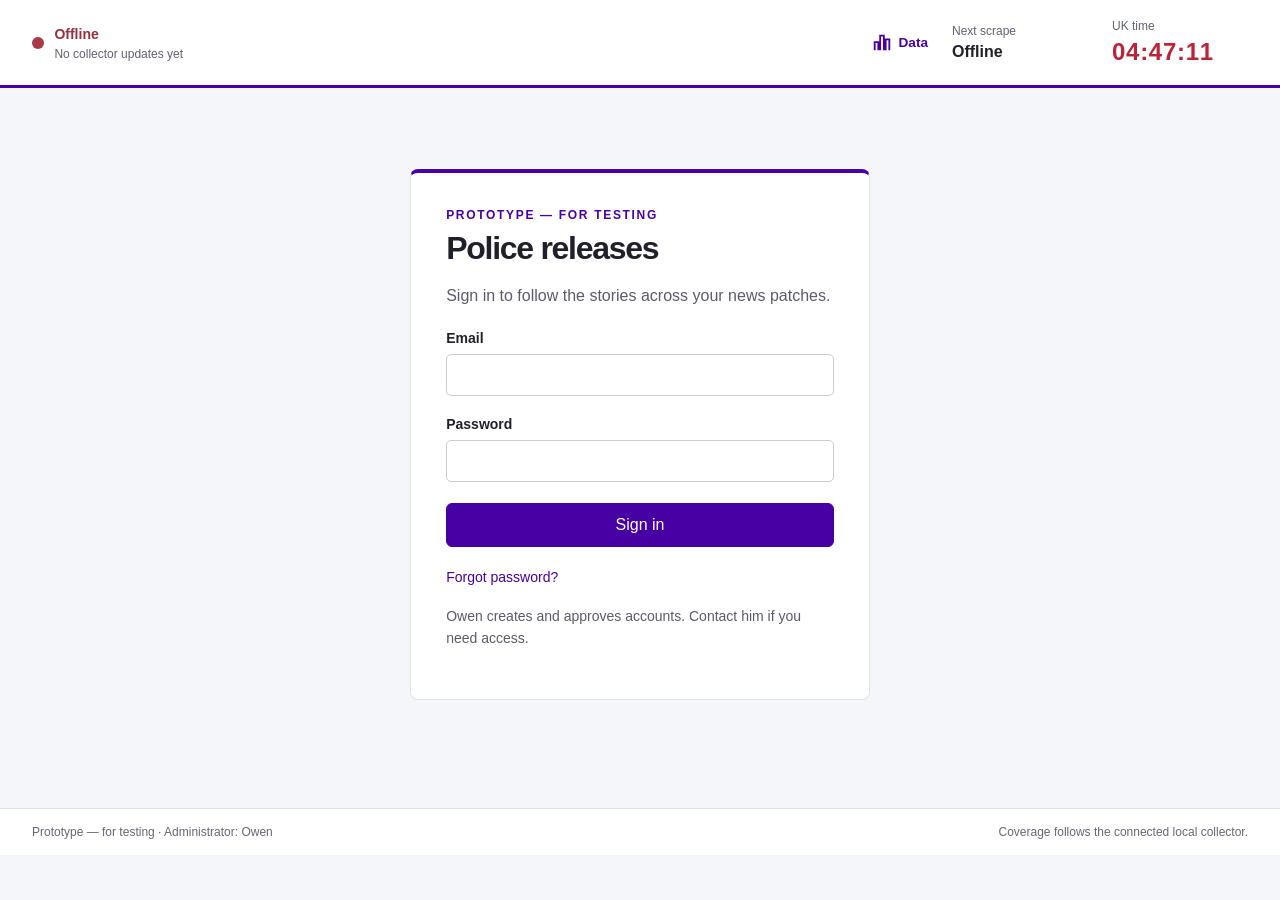
==== commit 5558a748: "Add files via upload" ====
--- a/index.html
+++ b/index.html
@@ -1,5 +1,5 @@
 <!doctype html>
-<html lang="en" data-build="desk.789004d62e05.js"><head><meta charset="utf-8"><meta name="viewport" content="width=device-width,initial-scale=1"><meta name="referrer" content="no-referrer"><title>Police Checks</title>
+<html lang="en" data-build="desk.b27507a8aefd.js"><head><meta charset="utf-8"><meta name="viewport" content="width=device-width,initial-scale=1"><meta name="referrer" content="no-referrer"><title>Police Checks</title>
 <meta name="theme-color" content="#4700a3">
 <meta name="apple-mobile-web-app-capable" content="yes">
 <meta name="mobile-web-app-capable" content="yes">
@@ -8,19 +8,20 @@
 <link rel="apple-touch-icon" sizes="180x180" href="./apple-touch-icon.png">
 <link rel="icon" type="image/png" sizes="32x32" href="./favicon-32.png">
 <link rel="manifest" href="./manifest.webmanifest">
-<link rel="stylesheet" href="./vendor/leaflet.css"><link rel="stylesheet" href="./desk.27d6d80b20d7.css"></head>
+<link rel="stylesheet" href="./vendor/leaflet.css"><link rel="stylesheet" href="./desk.f38edac7b954.css"></head>
 <body>
-<header><div id="health" class="health offline" role="status" aria-live="polite"><span class="health-dot"></span><span><strong id="health-label">Offline</strong><small id="health-detail">Not connected yet</small></span></div><a class="data-nav" href="./data.html" aria-label="Release data and statistics" title="Release data and statistics"><svg viewBox="0 0 24 24" width="22" height="22" aria-hidden="true"><path d="M4 20V11h4v9M10 20V4h4v16M16 20V8h4v12" fill="none" stroke="currentColor" stroke-width="2"/></svg><span>Data</span></a><div class="desk-timing" aria-label="Collector timing"><div class="timing-item"><small>Next scrape</small><strong id="next-scrape">Offline</strong></div><div class="timing-item"><small>UK time</small><time id="current-time">--:--:--</time></div></div><div id="account" hidden><span id="email"></span><button id="signout">Sign out</button></div></header>
-<section id="auth" class="auth-panel"><div class="eyebrow">PROTOTYPE — FOR TESTING</div><h1>Police releases</h1><p>Sign in to follow the stories across your news patches.</p><div id="setup" class="notice" hidden>This desk is awaiting its Supabase connection. Account access will be available once setup is complete.</div><form id="auth-form"><label>Email<input id="auth-email" type="email" autocomplete="email" required></label><label>Password<input id="password" type="password" minlength="12" autocomplete="current-password" required></label><button class="primary" id="auth-submit">Sign in</button></form><p id="auth-message" role="status" aria-live="polite"></p><div class="auth-actions"><button id="toggle-signup" class="text-button">Create an account</button><button id="forgot" class="text-button">Forgot password?</button></div><p class="muted fine">New accounts need email verification and approval from Owen, the administrator.</p></section>
+<header><div id="health" class="health offline" role="status" aria-live="polite"><span class="health-dot"></span><span><strong id="health-label">Offline</strong><small id="health-detail">Not connected yet</small></span></div><a class="data-nav" href="./data.html" aria-label="Release data and statistics" title="Release data and statistics"><svg viewBox="0 0 24 24" width="22" height="22" aria-hidden="true"><path d="M4 20V11h4v9M10 20V4h4v16M16 20V8h4v12" fill="none" stroke="currentColor" stroke-width="2"/></svg><span>Data</span></a><div class="desk-timing" aria-label="Collector timing"><div class="timing-item"><small>Next scrape</small><strong id="next-scrape">Offline</strong></div><div class="timing-item"><small>UK time</small><time id="current-time">--:--:--</time></div></div><div id="account" hidden><span id="email"></span><button id="open-password">Change password</button><button id="signout">Sign out</button></div></header>
+<section id="auth" class="auth-panel"><div class="eyebrow">PROTOTYPE — FOR TESTING</div><h1>Police releases</h1><p>Sign in to follow the stories across your news patches.</p><div id="setup" class="notice" hidden>This desk is awaiting its Supabase connection. Account access will be available once setup is complete.</div><form id="auth-form"><label>Email<input id="auth-email" type="email" autocomplete="email" required></label><label>Password<input id="password" type="password" minlength="12" autocomplete="current-password" required></label><button class="primary" id="auth-submit">Sign in</button></form><p id="auth-message" role="status" aria-live="polite"></p><div class="auth-actions"><button id="forgot" class="text-button">Forgot password?</button></div><p class="muted fine">Owen creates and approves accounts. Contact him if you need access.</p></section>
 <section id="waiting" class="auth-panel" hidden><div class="eyebrow">ACCOUNT ACCESS</div><h1 id="waiting-title">Awaiting approval</h1><p id="waiting-detail">Your account is signed in. Owen, the administrator, needs to approve access before you can read releases.</p><p id="verification-note" class="notice">Expect a verification email from <strong>Supabase Auth</strong>. Check your spam or junk folder if it has not arrived. If you have already verified your email, you are just waiting for Owen’s approval.</p><button id="check-access" class="primary">Check access</button><p id="waiting-message" role="status"></p></section>
 <main id="desk" hidden>
 <aside id="coverage-filters"><div class="aside-heading"><h2>Your coverage</h2><button id="reset" class="text-button">Reset</button></div><button id="all" class="view-button active">All releases</button><button id="review" class="view-button">Needs location review</button><button id="outside" class="view-button">Outside mapped patches</button><div class="divider"></div><div class="aside-heading"><h2>Groups & patches</h2><button id="clear" class="text-button">Clear</button></div><p class="fine muted">Choose any combination. Matching releases appear once.</p><label class="sr-only" for="patch-search">Find a patch</label><input id="patch-search" type="search" placeholder="Find a patch…"><div id="patches"></div></aside>
 <section class="workspace"><div class="workspace-heading"><div><div class="eyebrow">POLICE RELEASES</div><h1 id="view-title">All releases</h1><p id="selection-label" class="muted">Across all patches</p></div><div class="feed-actions"><button id="mobile-filters" class="mobile-only" aria-haspopup="dialog" aria-controls="filter-dialog" aria-expanded="false">Filters</button><button id="refresh">↻ Refresh</button></div></div><div class="toolbar" id="release-filters"><label class="search"><span class="sr-only">Search releases</span><input id="query" type="search" placeholder="Search headline or release text…"></label><label>Period<select id="period"><option value="12">Last 12 hours</option><option value="24" selected>Last 24 hours</option><option value="168">Last 7 days</option><option value="720">Last 30 days</option><option value="0">All stored releases</option></select></label><label>Force<select id="force"><option value="">All forces</option></select></label></div><div class="results-heading"><span id="result-count" role="status">Loading releases…</span><span id="updated" class="muted"></span></div><p id="writing-summary" class="fine muted" hidden></p><div id="sync-status" class="notice" hidden></div><div id="error" class="notice error" role="alert" hidden></div><div class="results-layout"><section class="release-feed" aria-label="Police releases"><div id="releases"></div><button id="more" hidden>Load more releases</button><p class="fine muted">Locations are inferred from release text and your TSA boundaries. When no reliable place is found, force-area coverage puts the release in relevant patches without assigning a map pin. Check the original release when a location is uncertain.</p></section><section class="map-panel" aria-label="Release map"><div class="map-heading"><strong>Release map</strong><label><input id="show-overlays" type="checkbox" checked> TSA boundaries</label><button id="fit-map">Fit coverage</button></div><div id="map" role="region" aria-label="Map of releases and TSA patches"></div><p id="map-note" class="notice" role="status" hidden></p><div class="map-legend"><span><i class="key red"></i>Last 10 minutes</span><span><i class="key yellow"></i>Last hour</span><span><i class="key grey"></i>Older</span><span id="map-count"></span></div></section></div></section>
-<section id="admin" hidden><h2>Account access &amp; writing</h2><p class="muted">Approve or pause accounts, set allowed shifts and blocked dates, enable each writing option, and set the combined daily request limit. Zero disables new requests. Limits reset at midnight UK time; attempted API requests count even if they fail.</p><div id="members"></div><p id="admin-message" role="status"></p></section>
+<section id="admin" hidden><h2>Account access &amp; writing</h2><p class="muted">Create confirmed accounts without a verification email, then approve or revoke access, set allowed shifts and blocked dates, enable each writing option, and set the combined daily request limit. Zero disables new requests. Limits reset at midnight UK time; attempted API requests count even if they fail.</p><details id="create-account"><summary>Create an account</summary><p class="fine muted">Set a temporary password of at least 12 characters and share it with the person through a secure channel. Their account is confirmed and approved immediately. They can change their password after signing in.</p><form id="create-account-form"><label>Email<input id="new-account-email" type="email" autocomplete="off" maxlength="254" required></label><label>Temporary password<input id="new-account-password" type="password" minlength="12" maxlength="128" autocomplete="new-password" required></label><button id="create-account-submit" class="primary" type="submit">Create account</button></form><p id="create-account-message" class="fine" role="status"></p></details><div id="members"></div><p id="admin-message" role="status"></p></section>
 </main>
 <dialog id="filter-dialog" aria-labelledby="filter-dialog-title"><div class="filter-dialog-heading"><h2 id="filter-dialog-title">Filters</h2><button id="close-filters" autofocus>Done</button></div><div id="mobile-search-slot"></div><div id="mobile-coverage-slot"></div><details id="mobile-admin-tools" hidden><summary>Account access &amp; writing</summary><div id="mobile-admin-slot"></div></details><div id="mobile-account-slot"></div></dialog>
+<dialog id="password-dialog" aria-labelledby="password-dialog-title"><form id="password-form"><div class="filter-dialog-heading"><h2 id="password-dialog-title">Change password</h2><button id="close-password" type="button" aria-label="Close">×</button></div><label>New password<input id="new-password" type="password" minlength="12" maxlength="128" autocomplete="new-password" required></label><label>Confirm new password<input id="confirm-password" type="password" minlength="12" maxlength="128" autocomplete="new-password" required></label><button id="change-password-submit" class="primary" type="submit">Save new password</button><p id="password-message" class="fine" role="status"></p></form></dialog>
 <dialog id="writing-menu" aria-labelledby="writing-menu-title"><div class="writing-dialog-heading"><h2 id="writing-menu-title">Writing options</h2><button id="close-writing-menu" aria-label="Close writing options">×</button></div><p id="writing-story"></p><p id="writing-source-note" class="fine muted"></p><button id="write-web">Write web</button><button id="write-copy">Write copy</button><p id="writing-allowance" class="fine muted"></p></dialog>
 <dialog id="writing-dialog" aria-labelledby="draft-title"><div class="writing-dialog-heading"><h2 id="draft-title">Write a draft</h2><button id="close-draft">Close</button></div><p id="draft-source-title"></p><p class="fine muted">AI draft — check against the original release before use.</p><p id="draft-allowance" class="fine muted"></p><p id="draft-message" role="status" aria-live="polite"></p><label class="sr-only" for="draft-output">Draft text — editable</label><textarea id="draft-output" spellcheck="true" hidden></textarea><div id="web-draft-fields" hidden><div class="web-field"><div><label for="web-headline">Headline</label><button id="copy-web-headline">Copy headline</button></div><textarea id="web-headline" rows="2" spellcheck="true"></textarea></div><div class="web-field"><div><label for="web-subheading">Subheading</label><button id="copy-web-subheading">Copy subheading</button></div><textarea id="web-subheading" rows="2" spellcheck="true"></textarea></div><div class="web-field"><div><label for="web-body">Body text</label><button id="copy-web-body">Copy body</button></div><textarea id="web-body" rows="14" spellcheck="true"></textarea></div></div><div class="draft-actions"><button id="draft-copy" class="primary" hidden>Copy text</button><button id="draft-check" hidden>Check request</button><button id="draft-again" hidden>New version · 1 request</button></div></dialog>
 <footer>Prototype — for testing · Administrator: Owen <span>Coverage follows the connected local collector.</span></footer>
-<script src="./config.js?v=desk.789004d62e05.js"></script><script src="./vendor/supabase.js"></script><script src="./vendor/leaflet.js"></script><script type="module" src="./desk.789004d62e05.js"></script>
+<script src="./config.js?v=desk.b27507a8aefd.js"></script><script src="./vendor/supabase.js"></script><script src="./vendor/leaflet.js"></script><script type="module" src="./desk.b27507a8aefd.js"></script>
 </body></html>
--- a/desk.f38edac7b954.css
+++ b/desk.f38edac7b954.css
@@ -0,0 +1,143 @@
+:root{font-family:Arial,Helvetica,sans-serif;color:#20202b;background:#f5f6f9;font-synthesis:none;font-size:16px;--purple:#4700a3;--teal:#007e79;--border:#dfe2e9}*{box-sizing:border-box}[hidden]{display:none!important}body{margin:0}button,input,select{font:inherit}button,a,input,select{touch-action:manipulation}button{cursor:pointer;border:1px solid var(--border);background:white;color:#333343;padding:.65rem .9rem;border-radius:6px;line-height:1.3}button:hover{border-color:var(--purple);color:var(--purple)}button:disabled{opacity:.55;cursor:wait}button.primary{background:var(--purple);color:white;border-color:var(--purple)}input,select{border:1px solid #c8cdd7;border-radius:5px;padding:.75rem;background:white;color:#20202b;max-width:100%;min-width:0}input:focus,select:focus,button:focus-visible,a:focus-visible{outline:3px solid #00b5a6;outline-offset:3px}header{height:88px;background:white;border-bottom:3px solid var(--purple);padding:0 2rem;display:flex;align-items:center;justify-content:space-between;gap:1rem}.brand{display:flex;gap:.85rem;align-items:center;text-decoration:none;color:var(--purple);font-weight:800;letter-spacing:.1em}.brand small{display:block;font-size:.75rem;letter-spacing:.16em;color:#686573;margin-top:.2rem}.brand-icon{background:var(--purple);border-radius:4px;color:white;width:40px;height:40px;display:grid;place-items:center;font-size:1.6rem}#account{display:flex;gap:1rem;align-items:center;font-size:.875rem}h1{font-size:2rem;letter-spacing:-.04em;margin:.5rem 0 .7rem}h2{font-size:1rem;margin:.4rem 0}.eyebrow{font-weight:700;letter-spacing:.14em;font-size:.75rem;color:var(--purple)}p{line-height:1.6}.muted{color:#636572}.fine{font-size:.875rem}.auth-panel{max-width:460px;margin:9vh auto 12vh;background:white;border:1px solid var(--border);border-top:4px solid var(--purple);padding:2.2rem;border-radius:8px}.auth-panel>p{color:#5b5a69}.auth-panel label{display:block;font-size:.875rem;font-weight:600;margin:1.3rem 0}.auth-panel input{display:block;width:100%;margin-top:.5rem}.auth-panel .primary{width:100%}.auth-actions{display:flex;justify-content:space-between;gap:.6rem}.text-button{border:0;background:transparent;padding:.3rem 0;color:var(--purple);font-size:.875rem}.notice{padding:1rem;background:#f1ebfc;border-left:3px solid var(--purple);font-size:.875rem;line-height:1.5;margin:1rem 0}.notice.error{border-color:#b03044;background:#fff0f1;color:#802434}main{display:grid;grid-template-columns:280px minmax(0,1fr);max-width:1600px;margin:auto;min-height:calc(100vh - 150px)}aside{background:white;border-right:1px solid var(--border);padding:1.5rem;min-width:0}.aside-heading{display:flex;justify-content:space-between;align-items:center;gap:.7rem}.view-button{display:block;width:100%;border:0;text-align:left;margin-top:.35rem;font-size:.875rem}.view-button.active{background:#eee7fa;color:var(--purple);font-weight:700;box-shadow:inset 3px 0 var(--purple)}.divider{border-top:1px solid var(--border);margin:1.5rem 0}#patch-search{width:100%;font-size:.875rem}details.group{border-bottom:1px solid var(--border);padding:.85rem 0}summary{cursor:pointer;font-size:.875rem;font-weight:600;line-height:1.5}.group label{display:flex;align-items:flex-start;gap:.6rem;font-size:.875rem;margin:.85rem 0;line-height:1.5}.group input[type=checkbox]{margin-top:.2rem;accent-color:var(--purple);width:17px;height:17px;flex-shrink:0}.group .group-label{font-weight:700}.workspace{padding:2rem 2.2rem;min-width:0}.workspace-heading{display:flex;justify-content:space-between;align-items:flex-start;gap:1rem}.workspace-heading p{margin:0 0 1.5rem}.toolbar{display:flex;gap:1rem;align-items:end;flex-wrap:wrap;background:white;border:1px solid var(--border);padding:1rem;border-radius:7px}.toolbar label{font-size:.875rem;color:#535563}.toolbar select{display:block;margin-top:.3rem;font-size:.875rem}.toolbar .search{flex:1 1 240px}.search input{width:100%}.results-heading{display:flex;justify-content:space-between;gap:1rem;margin:1.6rem 0 1rem;font-size:.875rem}.release{background:white;border:1px solid var(--border);border-left:3px solid #b4a1d2;border-radius:5px;padding:1.4rem;margin-bottom:.8rem}.release.recent{border-left-color:#009c90}.release-meta{display:flex;flex-wrap:wrap;gap:.6rem;color:#656374;font-size:.875rem;align-items:center}.release h2{font-size:1.15rem;line-height:1.4;margin:.65rem 0}.release h2 a{color:#292139;text-decoration:none}.release h2 a:hover{text-decoration:underline;color:var(--purple)}.tags{display:flex;gap:.4rem;flex-wrap:wrap;margin:.8rem 0}.tag{background:#ede7f6;color:#542891;padding:.3rem .5rem;border-radius:4px;font-size:.75rem}.tag.review{background:#fff2d7;color:#775714}.release p{font-size:1rem;max-width:85ch}.release details{margin-top:1rem}.release pre{white-space:pre-wrap;font:inherit;font-size:1rem;line-height:1.65;max-height:500px;overflow:auto}.location-evidence{font-size:.875rem;color:#60606c;margin-top:.7rem}.empty{text-align:center;padding:4rem 1rem;border:1px dashed #c8cbd4;border-radius:8px;background:white}.empty h2{font-size:1.25rem}#more{display:block;margin:1.2rem auto}#admin{grid-column:2;background:white;margin:0 2.2rem 2rem;padding:1.5rem;border:1px solid var(--border);border-radius:6px}.member{display:flex;align-items:center;justify-content:space-between;gap:1rem;padding:.75rem 0;border-bottom:1px solid var(--border);overflow-wrap:anywhere}.member small{display:block;color:#636572;margin-top:.4rem}footer{display:flex;justify-content:space-between;gap:1rem;padding:1rem 2rem;font-size:.75rem;color:#666679;border-top:1px solid var(--border);background:white}.sr-only{position:absolute;width:1px;height:1px;overflow:hidden;clip:rect(0,0,0,0)}@media(max-width:900px){main{grid-template-columns:230px minmax(0,1fr)}.workspace{padding:1.4rem}aside{padding:1rem}.toolbar{gap:.7rem}#admin{margin:0 1.4rem 1.4rem}}@media(max-width:650px){header{height:auto;min-height:80px;padding:1rem;flex-wrap:wrap}#account{width:100%;justify-content:space-between}#email{overflow-wrap:anywhere}main{display:block}aside{border-right:0;border-bottom:1px solid var(--border)}#patches{max-height:270px;overflow:auto}.workspace{padding:1.2rem}.toolbar label{flex:1 1 140px}.toolbar select{width:100%}.auth-panel{margin:2rem 1rem;padding:1.5rem}.workspace-heading h1{font-size:1.7rem}.results-heading{flex-wrap:wrap}#admin{margin:1rem}.member{flex-wrap:wrap}footer{padding:1rem;flex-wrap:wrap}.auth-actions{flex-wrap:wrap}}
+
+header{position:sticky;top:0;z-index:1200}.health{display:flex;align-items:center;gap:.65rem;margin-left:auto;margin-right:1rem}.health strong{font-size:.875rem}.health small{display:block;font-size:.75rem;color:#5f6270;margin-top:.25rem}.health-dot{width:12px;height:12px;border-radius:50%;background:#a73a48}.health.online .health-dot{background:#008d73}.health.online strong{color:#006d59}.health.offline strong{color:#96303e}.map-panel{border:1px solid var(--border);border-radius:7px;overflow:hidden;background:white;margin-bottom:1.5rem}.map-heading{display:flex;align-items:center;gap:1rem;padding:.85rem 1rem;font-size:.875rem;flex-wrap:wrap}.map-heading label{margin-left:auto}.map-heading button{font-size:.875rem;padding:.4rem .6rem}#map{height:440px;background:#e9eef3}.map-legend{display:flex;flex-wrap:wrap;gap:1rem;padding:.8rem 1rem;font-size:.75rem;line-height:1.5}.key{display:inline-block;width:9px;height:9px;border-radius:50%;margin-right:5px}.red{background:#d62b46}.yellow{background:#c38a03}.grey{background:#747586}.leaflet-popup-content{font:14px/1.5 Arial,sans-serif;max-width:260px}.leaflet-popup-content a{font-weight:700;color:var(--purple)}.leaflet-popup-content small{display:block;margin-top:.5rem}.leaflet-control-attribution{font-size:11px}#map-count{color:#636572;margin-left:auto}@media(max-width:650px){.health{margin:0 0 0 auto}#map{height:340px}.health-detail{max-width:140px}.map-heading label{margin-left:0}header{position:sticky}.brand small{font-size:.65rem}.brand{font-size:.9rem}}
+
+/* Release list and a persistent compact map. */
+.results-layout{display:grid;grid-template-columns:minmax(0,1.45fr) minmax(270px,1fr);gap:1.2rem;align-items:start}
+.release-feed{min-width:0}.release-feed .release{padding:1.1rem}.release{scroll-margin-top:calc(var(--header-height,88px) + 1rem)}
+.map-panel{position:sticky;top:calc(var(--header-height,88px) + 1rem);margin-bottom:0;background:#17212e;border-color:#344052;color:#e2e8ef;z-index:500}
+.map-heading{padding:.8rem;gap:.6rem}.map-heading label{font-size:.875rem;margin-left:0}.map-heading button{background:#233140;color:#e2e8ef;border-color:#47576b}
+#map{height:clamp(240px,45dvh,380px);background:#101923}
+.map-legend{padding:.75rem;gap:.5rem .8rem;color:#c2cbd6}#map-count{margin-left:0;width:100%;color:#a9b6c6}
+.basemap-label{background:none;border:0;text-align:center;color:#91a0b2;font:12px/18px Arial,sans-serif;text-shadow:0 1px 3px #101923,0 0 4px #101923}
+.map-panel .leaflet-control-attribution{background:rgba(16,25,35,.9);color:#acb7c5}.map-panel .leaflet-control-attribution a{color:#c9c1e7}
+.map-panel .leaflet-bar a{background:#233140;color:#e2e8ef;border-color:#47576b}.map-panel .leaflet-bar a:hover{background:#35465b}
+.leaflet-popup-content time{display:block;color:#636572;font-size:.8rem;margin:.5rem 0}
+@media(max-width:1050px){.workspace{padding:1.3rem}.results-layout{grid-template-columns:minmax(0,1fr) minmax(240px,.85fr);gap:.8rem}.map-heading{gap:.5rem}.map-heading strong{width:100%}}
+@media(max-width:650px){.results-layout{display:flex;flex-direction:column}.release-feed{width:100%}.map-panel{order:-1;width:100%;top:calc(var(--header-height,88px) + .5rem);margin-bottom:.8rem}#map{height:clamp(140px,22dvh,200px)}.map-heading strong{width:auto}.map-legend{padding:.4rem .75rem;gap:.3rem .8rem}#map-count{width:auto}.release{scroll-margin-top:calc(var(--header-height,88px) + 340px)}}
+
+header .health{margin-left:0;margin-right:auto}
+
+/* Keep the map beside the feed on tablet and desktop widths. */
+@media(min-width:651px) and (max-width:1100px){
+ main{grid-template-columns:minmax(0,1fr)}
+ aside{border-right:0;border-bottom:1px solid var(--border)}
+ aside #patches{max-height:180px;overflow:auto}
+ aside .divider{margin:.65rem 0}
+ aside .view-button{display:inline-block;width:auto}
+ aside #patch-search{max-width:320px}
+ #admin{grid-column:1}
+ .results-layout{display:grid;grid-template-columns:minmax(0,1fr) minmax(260px,.8fr);align-items:start}
+ .map-panel{position:sticky;top:calc(var(--header-height,88px) + 1rem);align-self:start}
+}
+@media(min-width:1101px){.results-layout{grid-template-columns:minmax(0,1.45fr) minmax(290px,1fr)}}
+
+.release-time{display:inline-flex;flex-wrap:wrap;align-items:center;gap:.5rem}.release-age{display:inline-block;border-radius:4px;padding:.2rem .4rem;background:#eee7fa;color:#4700a3;font-size:.8rem;font-weight:600;white-space:nowrap}
+
+/* The age band contains the metadata and headline; release text stays white. */
+.release-feed .release{padding:0;border:1px solid var(--border);background:#fff;overflow:hidden}
+.release-banner{padding:1rem 1.1rem;background:#fff;color:#292139;border-bottom:1px solid var(--border)}
+.release-banner .release-meta{color:inherit}
+.release-banner h2{margin:.65rem 0 0}
+.release-banner h2 a,.release-banner h2 a:hover{color:inherit}
+.release-banner[data-freshness="fresh"]{background:#bd2337;color:#fff;border-bottom-color:transparent;animation:release-flash 2s steps(1,end) infinite}
+.release-banner[data-freshness="recent"]{background:#f39a38;color:#2c1904;border-bottom-color:transparent}
+.release-banner[data-freshness="fresh"] .release-age{background:rgba(255,255,255,.18);color:#fff}
+.release-banner[data-freshness="recent"] .release-age{background:rgba(0,0,0,.09);color:#2c1904}
+.release-banner a:focus-visible{outline-color:currentColor}
+.release-body{padding:.65rem 1.1rem 1.1rem;background:#fff;color:#20202b}
+@keyframes release-flash{0%,100%{background-color:#bd2337}50%{background-color:#89172b}}
+@media(prefers-reduced-motion:reduce){.release-banner[data-freshness="fresh"]{animation:none}}
+
+/* Always-visible schedule and UK clock; :40 through :59 is the red period. */
+header{height:auto;min-height:88px;padding-top:.85rem;padding-bottom:.85rem;flex-wrap:wrap}
+.desk-timing{display:flex;gap:1.5rem;align-items:center}
+.timing-item{display:flex;flex-direction:column;gap:.3rem;min-width:8.5rem}
+.timing-item small{font-size:.75rem;color:#5f6270}
+.timing-item strong,.timing-item time{font-size:1rem;font-weight:700;font-variant-numeric:tabular-nums;white-space:nowrap}
+#current-time{font-size:1.5rem;letter-spacing:.03em;color:#292139}
+#current-time.deadline{color:#bd2337}
+#account{min-width:0}#email{overflow-wrap:anywhere}
+@media(max-width:650px){.desk-timing{gap:1rem;margin-left:auto}.timing-item{min-width:0}.timing-item strong{font-size:.875rem}#current-time{font-size:1.2rem}header{gap:.75rem}.health small{max-width:135px}}
+
+/* Phone layout: a single feed with the shared filters tucked into a dialog. */
+.mobile-only{display:none}.feed-actions{display:flex;align-items:center;gap:.5rem;flex-shrink:0}
+#filter-dialog{width:min(460px,calc(100vw - 1rem));max-width:none;max-height:calc(100dvh - 1rem);padding:0;border:1px solid var(--border);border-radius:12px;color:#20202b;background:#fff;overscroll-behavior:contain}
+#filter-dialog::backdrop{background:rgba(16,25,35,.55)}
+.filter-dialog-heading{display:flex;justify-content:space-between;align-items:center;gap:1rem;padding:.8rem 1rem;border-bottom:1px solid var(--border);position:sticky;top:0;background:white;z-index:1}
+.filter-dialog-heading h2{font-size:1.15rem}.filter-dialog-heading button{min-height:44px;color:var(--purple);font-weight:700}
+#filter-dialog .toolbar{border:0;border-radius:0;padding:1rem;gap:.8rem;margin:0;border-bottom:1px solid var(--border)}
+#filter-dialog .toolbar .search{flex:1 1 100%}#filter-dialog .toolbar label{flex:1 1 140px}#filter-dialog .toolbar select{width:100%}
+#filter-dialog aside{padding:1rem;border:0}#filter-dialog aside .view-button{display:block;width:100%;min-height:44px}
+#filter-dialog #patches{max-height:none;overflow:visible}#filter-dialog #patch-search{max-width:none;width:100%;font-size:1rem}
+#filter-dialog input,#filter-dialog select{font-size:1rem}#filter-dialog .group label{min-height:36px;align-items:center}
+#mobile-account-slot:not(:empty){padding:1rem;border-top:1px solid var(--border)}#filter-dialog #account{width:100%;display:flex;justify-content:space-between;flex-wrap:wrap;gap:.75rem}
+#filter-dialog #account button{min-height:44px}#mobile-admin-tools{margin:0 1rem 1rem;border-top:1px solid var(--border);padding-top:1rem}
+#mobile-admin-tools>summary{min-height:44px}#filter-dialog #admin{margin:0;padding:0;border:0}#filter-dialog #admin>h2{display:none}
+body.filters-open{overflow:hidden}
+@media(max-width:760px), (max-width:1000px) and (pointer:coarse) and (max-height:500px){
+ .mobile-only{display:inline-flex;align-items:center;justify-content:center}
+ header{min-height:64px;padding:.65rem .75rem;gap:.5rem;flex-wrap:nowrap}
+ header .health{gap:.4rem;margin:0 auto 0 0;flex-shrink:0}#health-detail{display:none}.health strong{font-size:.8rem}.health-dot{width:9px;height:9px}
+ .desk-timing{gap:.8rem;margin-left:0}.timing-item{min-width:0;gap:.2rem}.timing-item small{font-size:.7rem}.timing-item strong{font-size:.8rem}#current-time{font-size:1.1rem}
+ #desk{display:block;min-height:calc(100dvh - 120px)}.workspace{padding:.8rem}
+ .workspace-heading{align-items:center;gap:.5rem;margin-bottom:.4rem}.workspace-heading .eyebrow{display:none}.workspace-heading>div:first-child{min-width:0}
+ .workspace-heading h1{font-size:1.2rem;letter-spacing:-.02em;line-height:1.3;margin:.2rem 0;overflow-wrap:anywhere}
+ #selection-label{display:none}.feed-actions{gap:.35rem}.feed-actions button{min-height:44px;padding:.5rem .6rem;font-size:.875rem}
+ .results-heading{margin:.7rem 0;font-size:.8rem}#updated{display:none}
+ .results-layout{display:block}.map-panel{display:none}.release-feed{width:100%}
+ .release{scroll-margin-top:calc(var(--header-height,64px) + .75rem)}.release-banner{padding:.9rem}.release-body{padding:.5rem .9rem .9rem}
+ .release-meta{font-size:.8rem;gap:.5rem}.release-time{gap:.35rem}.release h2{font-size:1.05rem}.release-body>p{font-size:.95rem}
+ .release-feed>p{display:none}footer{padding:.8rem;font-size:.7rem;display:block}footer>span{display:none}
+}
+
+@media(max-width:760px), (max-width:1000px) and (pointer:coarse) and (max-height:500px){
+ header:has(>#account:not([hidden])){flex-wrap:wrap}header>#account{width:100%;justify-content:space-between}header>#account button{min-height:44px}
+}
+
+/* Compact cards on every screen: reveal the complete release with More. */
+.release-heading{display:block;margin-top:.45rem}
+.release-heading h2{min-width:0;margin:0;overflow-wrap:anywhere}
+.release-toggle{display:block;width:fit-content;min-width:0;min-height:24px;margin-top:.2rem;padding:0;font-size:.8rem;font-weight:600;line-height:1.5;background:transparent;color:inherit;border:0;border-radius:0;text-decoration:underline;text-underline-offset:2px}
+.release-toggle:hover{color:inherit;background:transparent;text-decoration-thickness:2px}
+.release-toggle:focus-visible{outline-color:currentColor}
+.story-actions{margin-left:auto;background:transparent;color:inherit;border:0;font-size:1.4rem;line-height:1;padding:.2rem .45rem;min-width:36px;min-height:32px}
+.story-actions:hover{background:rgba(0,0,0,.08);color:inherit}.story-actions:focus-visible{outline-color:currentColor}
+#writing-menu,#writing-dialog{border:1px solid var(--border);border-radius:10px;color:#20202b;background:white;padding:1rem;max-height:calc(100dvh - 2rem);max-width:calc(100vw - 1rem);overscroll-behavior:contain}
+#writing-menu{width:300px}#writing-dialog{width:850px}
+#writing-menu::backdrop{background:rgba(16,25,35,.15)}#writing-dialog::backdrop{background:rgba(16,25,35,.55)}
+.writing-dialog-heading{display:flex;justify-content:space-between;align-items:center;gap:1rem}.writing-dialog-heading h2{font-size:1.1rem}.writing-dialog-heading button{min-height:40px}
+#writing-story,#draft-source-title{font-weight:600;overflow-wrap:anywhere;margin:.7rem 0}
+#writing-menu>button{display:block;width:100%;text-align:left;margin:.4rem 0;min-height:44px}
+#draft-output{display:block;width:100%;min-height:40dvh;resize:vertical;border:1px solid var(--border);border-radius:5px;padding:1rem;font:inherit;font-size:1rem;line-height:1.65;color:#20202b;background:#fff}
+#draft-output:focus{outline:3px solid #00b5a6;outline-offset:2px}.draft-actions{display:flex;flex-wrap:wrap;gap:.6rem;margin-top:1rem}
+.member{flex-wrap:wrap}.writing-permissions{display:flex;align-items:center;gap:1rem;flex-wrap:wrap;width:100%;padding:.5rem 0}
+.writing-permissions label{display:flex;align-items:center;gap:.4rem;font-size:.875rem}.writing-permissions input[type=checkbox]{accent-color:var(--purple);width:18px;height:18px}
+.writing-permissions input[type=number]{width:85px;padding:.5rem}.writing-permissions small{margin:0}.writing-permissions button{font-size:.875rem}
+@media(max-width:760px){#writing-dialog{padding:.85rem;width:calc(100vw - 1rem)}.story-actions{min-height:36px}#draft-output{padding:.65rem}.draft-actions button{min-height:44px}}
+.release pre.release-text{max-height:none;overflow:visible;overflow-wrap:anywhere;margin:.85rem 0;font:inherit;font-size:1rem;line-height:1.6;white-space:pre-wrap}
+.release-feed .release-banner{padding:.75rem .9rem}
+@media(max-width:760px), (max-width:1000px) and (pointer:coarse) and (max-height:500px){
+ .release pre.release-text{font-size:.95rem}
+}
+
+.web-field{margin:1rem 0}.web-field>div{display:flex;align-items:center;justify-content:space-between;gap:.5rem;margin-bottom:.5rem}.web-field label{font-weight:600}.web-field button{min-height:40px;font-size:.875rem}
+.web-field textarea{display:block;width:100%;resize:vertical;border:1px solid var(--border);border-radius:5px;padding:.7rem;font:inherit;line-height:1.6;color:#20202b;background:white}.web-field textarea:focus{outline:3px solid #00b5a6;outline-offset:2px}
+
+/* Account shift controls share the admin panel on desktop and in mobile Filters. */
+.access-controls{width:100%;padding:.75rem 0;border-top:1px solid var(--border,#ddd)}
+.access-pause{margin-left:1rem}.access-editor{margin-top:.7rem}.access-editor summary{cursor:pointer;font-weight:600;padding:.5rem 0}
+.access-gate{display:flex;gap:.6rem;align-items:center;margin:.8rem 0}.access-gate input{width:18px;height:18px;flex:0 0 auto}
+.access-rule{border:1px solid var(--border,#ddd);border-radius:8px;padding:.8rem;margin:.7rem 0;display:flex;gap:.7rem;flex-wrap:wrap;min-width:0}
+.access-rule label{display:flex;flex-direction:column;gap:.3rem;min-width:0;flex:1 1 140px;font-size:.85rem}.access-rule input,.access-rule select{width:100%;min-width:0;box-sizing:border-box;padding:.5rem}
+.access-rule small{width:100%}.access-buttons{display:flex;gap:.5rem;flex-wrap:wrap}.access-buttons button{font-size:.85rem}.access-feedback{font-size:.875rem;margin:.4rem 0}
+@media(max-width:480px){.access-rule label{flex-basis:100%}.access-pause{margin:.5rem 0 .5rem .5rem}.access-gate{align-items:flex-start}}
+
+.data-nav{display:inline-flex;align-items:center;gap:.35rem;color:var(--purple);font-size:.85rem;font-weight:700;text-decoration:none;padding:.5rem;border-radius:6px;flex-shrink:0}.data-nav:hover{background:#f0e8fa}@media(max-width:760px){.data-nav span{display:none}.data-nav{padding:.4rem}.desk-timing{gap:.5rem}}
+
+#create-account{border:1px solid var(--border);border-radius:6px;padding:.8rem 1rem;margin:1rem 0 1.5rem;background:#faf9fc}
+#create-account summary{font-weight:700;color:var(--purple)}
+#create-account-form label,#password-form label{display:block;font-size:.875rem;font-weight:600;margin:.85rem 0}
+#create-account-form input,#password-form input{display:block;width:100%;margin-top:.35rem}
+#password-dialog{width:min(440px,calc(100vw - 2rem));border:1px solid var(--border);border-radius:8px;padding:1.25rem;box-shadow:0 12px 50px #14112540}
+#password-dialog::backdrop{background:#16131fb3}
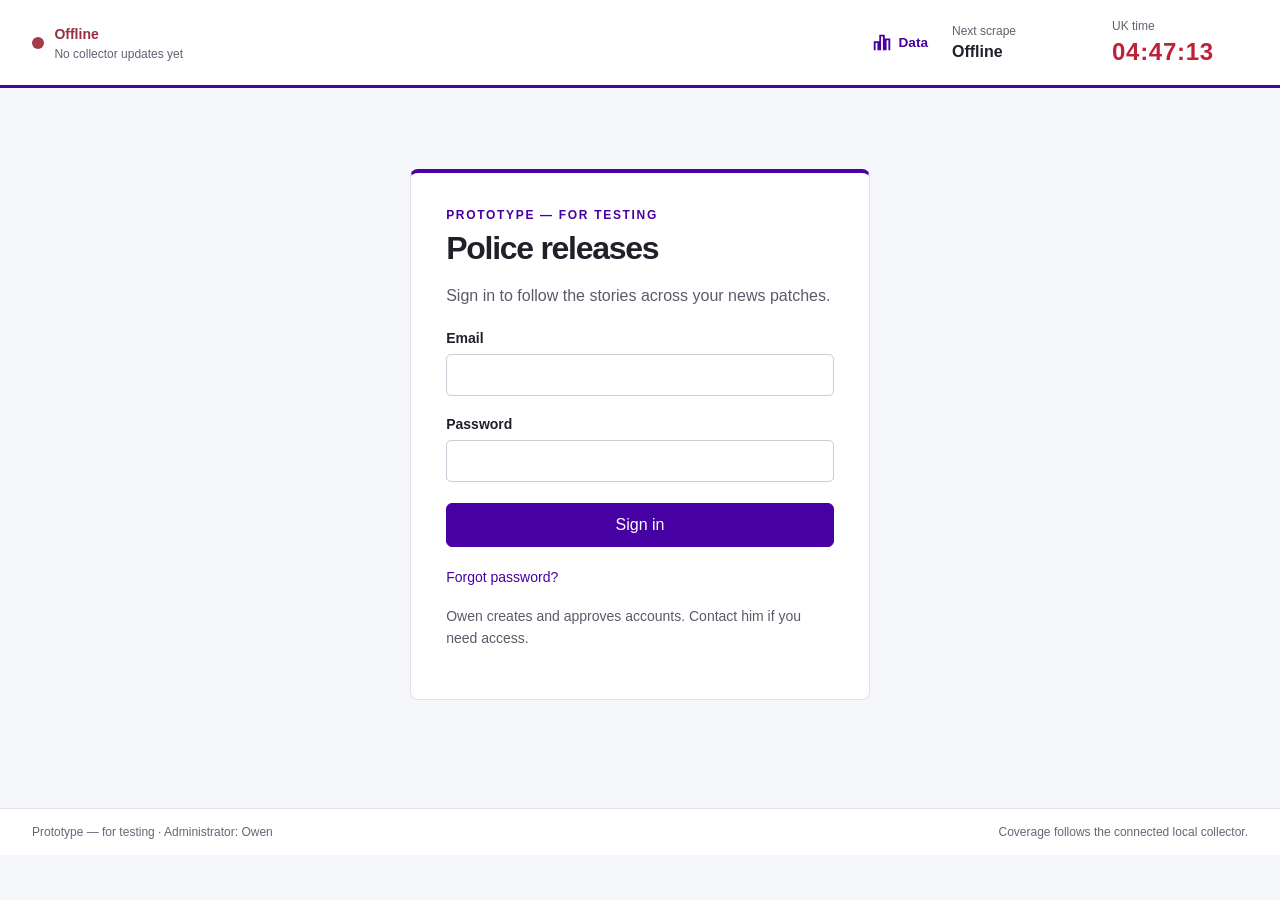
==== commit 9d795c22: "Add files via upload" ====
--- a/index.html
+++ b/index.html
@@ -1,5 +1,5 @@
 <!doctype html>
-<html lang="en" data-build="desk.b27507a8aefd.js"><head><meta charset="utf-8"><meta name="viewport" content="width=device-width,initial-scale=1"><meta name="referrer" content="no-referrer"><title>Police Checks</title>
+<html lang="en" data-build="desk.89fe7b70238f.js"><head><meta charset="utf-8"><meta name="viewport" content="width=device-width,initial-scale=1"><meta name="referrer" content="no-referrer"><title>Police Checks</title>
 <meta name="theme-color" content="#4700a3">
 <meta name="apple-mobile-web-app-capable" content="yes">
 <meta name="mobile-web-app-capable" content="yes">
@@ -8,7 +8,7 @@
 <link rel="apple-touch-icon" sizes="180x180" href="./apple-touch-icon.png">
 <link rel="icon" type="image/png" sizes="32x32" href="./favicon-32.png">
 <link rel="manifest" href="./manifest.webmanifest">
-<link rel="stylesheet" href="./vendor/leaflet.css"><link rel="stylesheet" href="./desk.f38edac7b954.css"></head>
+<link rel="stylesheet" href="./vendor/leaflet.css"><link rel="stylesheet" href="./desk.682e2e1c556a.css"></head>
 <body>
 <header><div id="health" class="health offline" role="status" aria-live="polite"><span class="health-dot"></span><span><strong id="health-label">Offline</strong><small id="health-detail">Not connected yet</small></span></div><a class="data-nav" href="./data.html" aria-label="Release data and statistics" title="Release data and statistics"><svg viewBox="0 0 24 24" width="22" height="22" aria-hidden="true"><path d="M4 20V11h4v9M10 20V4h4v16M16 20V8h4v12" fill="none" stroke="currentColor" stroke-width="2"/></svg><span>Data</span></a><div class="desk-timing" aria-label="Collector timing"><div class="timing-item"><small>Next scrape</small><strong id="next-scrape">Offline</strong></div><div class="timing-item"><small>UK time</small><time id="current-time">--:--:--</time></div></div><div id="account" hidden><span id="email"></span><button id="open-password">Change password</button><button id="signout">Sign out</button></div></header>
 <section id="auth" class="auth-panel"><div class="eyebrow">PROTOTYPE — FOR TESTING</div><h1>Police releases</h1><p>Sign in to follow the stories across your news patches.</p><div id="setup" class="notice" hidden>This desk is awaiting its Supabase connection. Account access will be available once setup is complete.</div><form id="auth-form"><label>Email<input id="auth-email" type="email" autocomplete="email" required></label><label>Password<input id="password" type="password" minlength="12" autocomplete="current-password" required></label><button class="primary" id="auth-submit">Sign in</button></form><p id="auth-message" role="status" aria-live="polite"></p><div class="auth-actions"><button id="forgot" class="text-button">Forgot password?</button></div><p class="muted fine">Owen creates and approves accounts. Contact him if you need access.</p></section>
@@ -20,8 +20,8 @@
 </main>
 <dialog id="filter-dialog" aria-labelledby="filter-dialog-title"><div class="filter-dialog-heading"><h2 id="filter-dialog-title">Filters</h2><button id="close-filters" autofocus>Done</button></div><div id="mobile-search-slot"></div><div id="mobile-coverage-slot"></div><details id="mobile-admin-tools" hidden><summary>Account access &amp; writing</summary><div id="mobile-admin-slot"></div></details><div id="mobile-account-slot"></div></dialog>
 <dialog id="password-dialog" aria-labelledby="password-dialog-title"><form id="password-form"><div class="filter-dialog-heading"><h2 id="password-dialog-title">Change password</h2><button id="close-password" type="button" aria-label="Close">×</button></div><label>New password<input id="new-password" type="password" minlength="12" maxlength="128" autocomplete="new-password" required></label><label>Confirm new password<input id="confirm-password" type="password" minlength="12" maxlength="128" autocomplete="new-password" required></label><button id="change-password-submit" class="primary" type="submit">Save new password</button><p id="password-message" class="fine" role="status"></p></form></dialog>
-<dialog id="writing-menu" aria-labelledby="writing-menu-title"><div class="writing-dialog-heading"><h2 id="writing-menu-title">Writing options</h2><button id="close-writing-menu" aria-label="Close writing options">×</button></div><p id="writing-story"></p><p id="writing-source-note" class="fine muted"></p><button id="write-web">Write web</button><button id="write-copy">Write copy</button><p id="writing-allowance" class="fine muted"></p></dialog>
+<dialog id="writing-menu" aria-labelledby="writing-menu-title"><div class="writing-dialog-heading"><h2 id="writing-menu-title">Story options</h2><button id="close-writing-menu" aria-label="Close story options">×</button></div><p id="writing-story"></p><div class="story-copy-actions"><button id="copy-story-headline">Copy headline</button><button id="copy-story-text">Copy text</button></div><p id="story-menu-message" class="fine" role="status" aria-live="polite"></p><div id="writing-actions"><p id="writing-source-note" class="fine muted"></p><button id="write-web">Write web</button><button id="write-copy">Write copy</button><p id="writing-allowance" class="fine muted"></p></div></dialog>
 <dialog id="writing-dialog" aria-labelledby="draft-title"><div class="writing-dialog-heading"><h2 id="draft-title">Write a draft</h2><button id="close-draft">Close</button></div><p id="draft-source-title"></p><p class="fine muted">AI draft — check against the original release before use.</p><p id="draft-allowance" class="fine muted"></p><p id="draft-message" role="status" aria-live="polite"></p><label class="sr-only" for="draft-output">Draft text — editable</label><textarea id="draft-output" spellcheck="true" hidden></textarea><div id="web-draft-fields" hidden><div class="web-field"><div><label for="web-headline">Headline</label><button id="copy-web-headline">Copy headline</button></div><textarea id="web-headline" rows="2" spellcheck="true"></textarea></div><div class="web-field"><div><label for="web-subheading">Subheading</label><button id="copy-web-subheading">Copy subheading</button></div><textarea id="web-subheading" rows="2" spellcheck="true"></textarea></div><div class="web-field"><div><label for="web-body">Body text</label><button id="copy-web-body">Copy body</button></div><textarea id="web-body" rows="14" spellcheck="true"></textarea></div></div><div class="draft-actions"><button id="draft-copy" class="primary" hidden>Copy text</button><button id="draft-check" hidden>Check request</button><button id="draft-again" hidden>New version · 1 request</button></div></dialog>
 <footer>Prototype — for testing · Administrator: Owen <span>Coverage follows the connected local collector.</span></footer>
-<script src="./config.js?v=desk.b27507a8aefd.js"></script><script src="./vendor/supabase.js"></script><script src="./vendor/leaflet.js"></script><script type="module" src="./desk.b27507a8aefd.js"></script>
+<script src="./config.js?v=desk.89fe7b70238f.js"></script><script src="./vendor/supabase.js"></script><script src="./vendor/leaflet.js"></script><script type="module" src="./desk.89fe7b70238f.js"></script>
 </body></html>
--- a/desk.682e2e1c556a.css
+++ b/desk.682e2e1c556a.css
@@ -0,0 +1,146 @@
+:root{font-family:Arial,Helvetica,sans-serif;color:#20202b;background:#f5f6f9;font-synthesis:none;font-size:16px;--purple:#4700a3;--teal:#007e79;--border:#dfe2e9}*{box-sizing:border-box}[hidden]{display:none!important}body{margin:0}button,input,select{font:inherit}button,a,input,select{touch-action:manipulation}button{cursor:pointer;border:1px solid var(--border);background:white;color:#333343;padding:.65rem .9rem;border-radius:6px;line-height:1.3}button:hover{border-color:var(--purple);color:var(--purple)}button:disabled{opacity:.55;cursor:wait}button.primary{background:var(--purple);color:white;border-color:var(--purple)}input,select{border:1px solid #c8cdd7;border-radius:5px;padding:.75rem;background:white;color:#20202b;max-width:100%;min-width:0}input:focus,select:focus,button:focus-visible,a:focus-visible{outline:3px solid #00b5a6;outline-offset:3px}header{height:88px;background:white;border-bottom:3px solid var(--purple);padding:0 2rem;display:flex;align-items:center;justify-content:space-between;gap:1rem}.brand{display:flex;gap:.85rem;align-items:center;text-decoration:none;color:var(--purple);font-weight:800;letter-spacing:.1em}.brand small{display:block;font-size:.75rem;letter-spacing:.16em;color:#686573;margin-top:.2rem}.brand-icon{background:var(--purple);border-radius:4px;color:white;width:40px;height:40px;display:grid;place-items:center;font-size:1.6rem}#account{display:flex;gap:1rem;align-items:center;font-size:.875rem}h1{font-size:2rem;letter-spacing:-.04em;margin:.5rem 0 .7rem}h2{font-size:1rem;margin:.4rem 0}.eyebrow{font-weight:700;letter-spacing:.14em;font-size:.75rem;color:var(--purple)}p{line-height:1.6}.muted{color:#636572}.fine{font-size:.875rem}.auth-panel{max-width:460px;margin:9vh auto 12vh;background:white;border:1px solid var(--border);border-top:4px solid var(--purple);padding:2.2rem;border-radius:8px}.auth-panel>p{color:#5b5a69}.auth-panel label{display:block;font-size:.875rem;font-weight:600;margin:1.3rem 0}.auth-panel input{display:block;width:100%;margin-top:.5rem}.auth-panel .primary{width:100%}.auth-actions{display:flex;justify-content:space-between;gap:.6rem}.text-button{border:0;background:transparent;padding:.3rem 0;color:var(--purple);font-size:.875rem}.notice{padding:1rem;background:#f1ebfc;border-left:3px solid var(--purple);font-size:.875rem;line-height:1.5;margin:1rem 0}.notice.error{border-color:#b03044;background:#fff0f1;color:#802434}main{display:grid;grid-template-columns:280px minmax(0,1fr);max-width:1600px;margin:auto;min-height:calc(100vh - 150px)}aside{background:white;border-right:1px solid var(--border);padding:1.5rem;min-width:0}.aside-heading{display:flex;justify-content:space-between;align-items:center;gap:.7rem}.view-button{display:block;width:100%;border:0;text-align:left;margin-top:.35rem;font-size:.875rem}.view-button.active{background:#eee7fa;color:var(--purple);font-weight:700;box-shadow:inset 3px 0 var(--purple)}.divider{border-top:1px solid var(--border);margin:1.5rem 0}#patch-search{width:100%;font-size:.875rem}details.group{border-bottom:1px solid var(--border);padding:.85rem 0}summary{cursor:pointer;font-size:.875rem;font-weight:600;line-height:1.5}.group label{display:flex;align-items:flex-start;gap:.6rem;font-size:.875rem;margin:.85rem 0;line-height:1.5}.group input[type=checkbox]{margin-top:.2rem;accent-color:var(--purple);width:17px;height:17px;flex-shrink:0}.group .group-label{font-weight:700}.workspace{padding:2rem 2.2rem;min-width:0}.workspace-heading{display:flex;justify-content:space-between;align-items:flex-start;gap:1rem}.workspace-heading p{margin:0 0 1.5rem}.toolbar{display:flex;gap:1rem;align-items:end;flex-wrap:wrap;background:white;border:1px solid var(--border);padding:1rem;border-radius:7px}.toolbar label{font-size:.875rem;color:#535563}.toolbar select{display:block;margin-top:.3rem;font-size:.875rem}.toolbar .search{flex:1 1 240px}.search input{width:100%}.results-heading{display:flex;justify-content:space-between;gap:1rem;margin:1.6rem 0 1rem;font-size:.875rem}.release{background:white;border:1px solid var(--border);border-left:3px solid #b4a1d2;border-radius:5px;padding:1.4rem;margin-bottom:.8rem}.release.recent{border-left-color:#009c90}.release-meta{display:flex;flex-wrap:wrap;gap:.6rem;color:#656374;font-size:.875rem;align-items:center}.release h2{font-size:1.15rem;line-height:1.4;margin:.65rem 0}.release h2 a{color:#292139;text-decoration:none}.release h2 a:hover{text-decoration:underline;color:var(--purple)}.tags{display:flex;gap:.4rem;flex-wrap:wrap;margin:.8rem 0}.tag{background:#ede7f6;color:#542891;padding:.3rem .5rem;border-radius:4px;font-size:.75rem}.tag.review{background:#fff2d7;color:#775714}.release p{font-size:1rem;max-width:85ch}.release details{margin-top:1rem}.release pre{white-space:pre-wrap;font:inherit;font-size:1rem;line-height:1.65;max-height:500px;overflow:auto}.location-evidence{font-size:.875rem;color:#60606c;margin-top:.7rem}.empty{text-align:center;padding:4rem 1rem;border:1px dashed #c8cbd4;border-radius:8px;background:white}.empty h2{font-size:1.25rem}#more{display:block;margin:1.2rem auto}#admin{grid-column:2;background:white;margin:0 2.2rem 2rem;padding:1.5rem;border:1px solid var(--border);border-radius:6px}.member{display:flex;align-items:center;justify-content:space-between;gap:1rem;padding:.75rem 0;border-bottom:1px solid var(--border);overflow-wrap:anywhere}.member small{display:block;color:#636572;margin-top:.4rem}footer{display:flex;justify-content:space-between;gap:1rem;padding:1rem 2rem;font-size:.75rem;color:#666679;border-top:1px solid var(--border);background:white}.sr-only{position:absolute;width:1px;height:1px;overflow:hidden;clip:rect(0,0,0,0)}@media(max-width:900px){main{grid-template-columns:230px minmax(0,1fr)}.workspace{padding:1.4rem}aside{padding:1rem}.toolbar{gap:.7rem}#admin{margin:0 1.4rem 1.4rem}}@media(max-width:650px){header{height:auto;min-height:80px;padding:1rem;flex-wrap:wrap}#account{width:100%;justify-content:space-between}#email{overflow-wrap:anywhere}main{display:block}aside{border-right:0;border-bottom:1px solid var(--border)}#patches{max-height:270px;overflow:auto}.workspace{padding:1.2rem}.toolbar label{flex:1 1 140px}.toolbar select{width:100%}.auth-panel{margin:2rem 1rem;padding:1.5rem}.workspace-heading h1{font-size:1.7rem}.results-heading{flex-wrap:wrap}#admin{margin:1rem}.member{flex-wrap:wrap}footer{padding:1rem;flex-wrap:wrap}.auth-actions{flex-wrap:wrap}}
+
+header{position:sticky;top:0;z-index:1200}.health{display:flex;align-items:center;gap:.65rem;margin-left:auto;margin-right:1rem}.health strong{font-size:.875rem}.health small{display:block;font-size:.75rem;color:#5f6270;margin-top:.25rem}.health-dot{width:12px;height:12px;border-radius:50%;background:#a73a48}.health.online .health-dot{background:#008d73}.health.online strong{color:#006d59}.health.offline strong{color:#96303e}.map-panel{border:1px solid var(--border);border-radius:7px;overflow:hidden;background:white;margin-bottom:1.5rem}.map-heading{display:flex;align-items:center;gap:1rem;padding:.85rem 1rem;font-size:.875rem;flex-wrap:wrap}.map-heading label{margin-left:auto}.map-heading button{font-size:.875rem;padding:.4rem .6rem}#map{height:440px;background:#e9eef3}.map-legend{display:flex;flex-wrap:wrap;gap:1rem;padding:.8rem 1rem;font-size:.75rem;line-height:1.5}.key{display:inline-block;width:9px;height:9px;border-radius:50%;margin-right:5px}.red{background:#d62b46}.yellow{background:#c38a03}.grey{background:#747586}.leaflet-popup-content{font:14px/1.5 Arial,sans-serif;max-width:260px}.leaflet-popup-content a{font-weight:700;color:var(--purple)}.leaflet-popup-content small{display:block;margin-top:.5rem}.leaflet-control-attribution{font-size:11px}#map-count{color:#636572;margin-left:auto}@media(max-width:650px){.health{margin:0 0 0 auto}#map{height:340px}.health-detail{max-width:140px}.map-heading label{margin-left:0}header{position:sticky}.brand small{font-size:.65rem}.brand{font-size:.9rem}}
+
+/* Release list and a persistent compact map. */
+.results-layout{display:grid;grid-template-columns:minmax(0,1.45fr) minmax(270px,1fr);gap:1.2rem;align-items:start}
+.release-feed{min-width:0}.release-feed .release{padding:1.1rem}.release{scroll-margin-top:calc(var(--header-height,88px) + 1rem)}
+.map-panel{position:sticky;top:calc(var(--header-height,88px) + 1rem);margin-bottom:0;background:#17212e;border-color:#344052;color:#e2e8ef;z-index:500}
+.map-heading{padding:.8rem;gap:.6rem}.map-heading label{font-size:.875rem;margin-left:0}.map-heading button{background:#233140;color:#e2e8ef;border-color:#47576b}
+#map{height:clamp(240px,45dvh,380px);background:#101923}
+.map-legend{padding:.75rem;gap:.5rem .8rem;color:#c2cbd6}#map-count{margin-left:0;width:100%;color:#a9b6c6}
+.basemap-label{background:none;border:0;text-align:center;color:#91a0b2;font:12px/18px Arial,sans-serif;text-shadow:0 1px 3px #101923,0 0 4px #101923}
+.map-panel .leaflet-control-attribution{background:rgba(16,25,35,.9);color:#acb7c5}.map-panel .leaflet-control-attribution a{color:#c9c1e7}
+.map-panel .leaflet-bar a{background:#233140;color:#e2e8ef;border-color:#47576b}.map-panel .leaflet-bar a:hover{background:#35465b}
+.leaflet-popup-content time{display:block;color:#636572;font-size:.8rem;margin:.5rem 0}
+@media(max-width:1050px){.workspace{padding:1.3rem}.results-layout{grid-template-columns:minmax(0,1fr) minmax(240px,.85fr);gap:.8rem}.map-heading{gap:.5rem}.map-heading strong{width:100%}}
+@media(max-width:650px){.results-layout{display:flex;flex-direction:column}.release-feed{width:100%}.map-panel{order:-1;width:100%;top:calc(var(--header-height,88px) + .5rem);margin-bottom:.8rem}#map{height:clamp(140px,22dvh,200px)}.map-heading strong{width:auto}.map-legend{padding:.4rem .75rem;gap:.3rem .8rem}#map-count{width:auto}.release{scroll-margin-top:calc(var(--header-height,88px) + 340px)}}
+
+header .health{margin-left:0;margin-right:auto}
+
+/* Keep the map beside the feed on tablet and desktop widths. */
+@media(min-width:651px) and (max-width:1100px){
+ main{grid-template-columns:minmax(0,1fr)}
+ aside{border-right:0;border-bottom:1px solid var(--border)}
+ aside #patches{max-height:180px;overflow:auto}
+ aside .divider{margin:.65rem 0}
+ aside .view-button{display:inline-block;width:auto}
+ aside #patch-search{max-width:320px}
+ #admin{grid-column:1}
+ .results-layout{display:grid;grid-template-columns:minmax(0,1fr) minmax(260px,.8fr);align-items:start}
+ .map-panel{position:sticky;top:calc(var(--header-height,88px) + 1rem);align-self:start}
+}
+@media(min-width:1101px){.results-layout{grid-template-columns:minmax(0,1.45fr) minmax(290px,1fr)}}
+
+.release-time{display:inline-flex;flex-wrap:wrap;align-items:center;gap:.5rem}.release-age{display:inline-block;border-radius:4px;padding:.2rem .4rem;background:#eee7fa;color:#4700a3;font-size:.8rem;font-weight:600;white-space:nowrap}
+
+/* The age band contains the metadata and headline; release text stays white. */
+.release-feed .release{padding:0;border:1px solid var(--border);background:#fff;overflow:hidden}
+.release-banner{padding:1rem 1.1rem;background:#fff;color:#292139;border-bottom:1px solid var(--border)}
+.release-banner .release-meta{color:inherit}
+.release-banner h2{margin:.65rem 0 0}
+.release-banner h2 a,.release-banner h2 a:hover{color:inherit}
+.release-banner[data-freshness="fresh"]{background:#bd2337;color:#fff;border-bottom-color:transparent;animation:release-flash 2s steps(1,end) infinite}
+.release-banner[data-freshness="recent"]{background:#f39a38;color:#2c1904;border-bottom-color:transparent}
+.release-banner[data-freshness="fresh"] .release-age{background:rgba(255,255,255,.18);color:#fff}
+.release-banner[data-freshness="recent"] .release-age{background:rgba(0,0,0,.09);color:#2c1904}
+.release-banner a:focus-visible{outline-color:currentColor}
+.release-body{padding:.65rem 1.1rem 1.1rem;background:#fff;color:#20202b}
+@keyframes release-flash{0%,100%{background-color:#bd2337}50%{background-color:#89172b}}
+@media(prefers-reduced-motion:reduce){.release-banner[data-freshness="fresh"]{animation:none}}
+
+/* Always-visible schedule and UK clock; :40 through :59 is the red period. */
+header{height:auto;min-height:88px;padding-top:.85rem;padding-bottom:.85rem;flex-wrap:wrap}
+.desk-timing{display:flex;gap:1.5rem;align-items:center}
+.timing-item{display:flex;flex-direction:column;gap:.3rem;min-width:8.5rem}
+.timing-item small{font-size:.75rem;color:#5f6270}
+.timing-item strong,.timing-item time{font-size:1rem;font-weight:700;font-variant-numeric:tabular-nums;white-space:nowrap}
+#current-time{font-size:1.5rem;letter-spacing:.03em;color:#292139}
+#current-time.deadline{color:#bd2337}
+#account{min-width:0}#email{overflow-wrap:anywhere}
+@media(max-width:650px){.desk-timing{gap:1rem;margin-left:auto}.timing-item{min-width:0}.timing-item strong{font-size:.875rem}#current-time{font-size:1.2rem}header{gap:.75rem}.health small{max-width:135px}}
+
+/* Phone layout: a single feed with the shared filters tucked into a dialog. */
+.mobile-only{display:none}.feed-actions{display:flex;align-items:center;gap:.5rem;flex-shrink:0}
+#filter-dialog{width:min(460px,calc(100vw - 1rem));max-width:none;max-height:calc(100dvh - 1rem);padding:0;border:1px solid var(--border);border-radius:12px;color:#20202b;background:#fff;overscroll-behavior:contain}
+#filter-dialog::backdrop{background:rgba(16,25,35,.55)}
+.filter-dialog-heading{display:flex;justify-content:space-between;align-items:center;gap:1rem;padding:.8rem 1rem;border-bottom:1px solid var(--border);position:sticky;top:0;background:white;z-index:1}
+.filter-dialog-heading h2{font-size:1.15rem}.filter-dialog-heading button{min-height:44px;color:var(--purple);font-weight:700}
+#filter-dialog .toolbar{border:0;border-radius:0;padding:1rem;gap:.8rem;margin:0;border-bottom:1px solid var(--border)}
+#filter-dialog .toolbar .search{flex:1 1 100%}#filter-dialog .toolbar label{flex:1 1 140px}#filter-dialog .toolbar select{width:100%}
+#filter-dialog aside{padding:1rem;border:0}#filter-dialog aside .view-button{display:block;width:100%;min-height:44px}
+#filter-dialog #patches{max-height:none;overflow:visible}#filter-dialog #patch-search{max-width:none;width:100%;font-size:1rem}
+#filter-dialog input,#filter-dialog select{font-size:1rem}#filter-dialog .group label{min-height:36px;align-items:center}
+#mobile-account-slot:not(:empty){padding:1rem;border-top:1px solid var(--border)}#filter-dialog #account{width:100%;display:flex;justify-content:space-between;flex-wrap:wrap;gap:.75rem}
+#filter-dialog #account button{min-height:44px}#mobile-admin-tools{margin:0 1rem 1rem;border-top:1px solid var(--border);padding-top:1rem}
+#mobile-admin-tools>summary{min-height:44px}#filter-dialog #admin{margin:0;padding:0;border:0}#filter-dialog #admin>h2{display:none}
+body.filters-open{overflow:hidden}
+@media(max-width:760px), (max-width:1000px) and (pointer:coarse) and (max-height:500px){
+ .mobile-only{display:inline-flex;align-items:center;justify-content:center}
+ header{min-height:64px;padding:.65rem .75rem;gap:.5rem;flex-wrap:nowrap}
+ header .health{gap:.4rem;margin:0 auto 0 0;flex-shrink:0}#health-detail{display:none}.health strong{font-size:.8rem}.health-dot{width:9px;height:9px}
+ .desk-timing{gap:.8rem;margin-left:0}.timing-item{min-width:0;gap:.2rem}.timing-item small{font-size:.7rem}.timing-item strong{font-size:.8rem}#current-time{font-size:1.1rem}
+ #desk{display:block;min-height:calc(100dvh - 120px)}.workspace{padding:.8rem}
+ .workspace-heading{align-items:center;gap:.5rem;margin-bottom:.4rem}.workspace-heading .eyebrow{display:none}.workspace-heading>div:first-child{min-width:0}
+ .workspace-heading h1{font-size:1.2rem;letter-spacing:-.02em;line-height:1.3;margin:.2rem 0;overflow-wrap:anywhere}
+ #selection-label{display:none}.feed-actions{gap:.35rem}.feed-actions button{min-height:44px;padding:.5rem .6rem;font-size:.875rem}
+ .results-heading{margin:.7rem 0;font-size:.8rem}#updated{display:none}
+ .results-layout{display:block}.map-panel{display:none}.release-feed{width:100%}
+ .release{scroll-margin-top:calc(var(--header-height,64px) + .75rem)}.release-banner{padding:.9rem}.release-body{padding:.5rem .9rem .9rem}
+ .release-meta{font-size:.8rem;gap:.5rem}.release-time{gap:.35rem}.release h2{font-size:1.05rem}.release-body>p{font-size:.95rem}
+ .release-feed>p{display:none}footer{padding:.8rem;font-size:.7rem;display:block}footer>span{display:none}
+}
+
+@media(max-width:760px), (max-width:1000px) and (pointer:coarse) and (max-height:500px){
+ header:has(>#account:not([hidden])){flex-wrap:wrap}header>#account{width:100%;justify-content:space-between}header>#account button{min-height:44px}
+}
+
+/* Compact cards on every screen: reveal the complete release with More. */
+.release-heading{display:block;margin-top:.45rem}
+.release-heading h2{min-width:0;margin:0;overflow-wrap:anywhere}
+.release-toggle{display:block;width:fit-content;min-width:0;min-height:24px;margin-top:.2rem;padding:0;font-size:.8rem;font-weight:600;line-height:1.5;background:transparent;color:inherit;border:0;border-radius:0;text-decoration:underline;text-underline-offset:2px}
+.release-toggle:hover{color:inherit;background:transparent;text-decoration-thickness:2px}
+.release-toggle:focus-visible{outline-color:currentColor}
+.story-actions{margin-left:auto;background:transparent;color:inherit;border:0;font-size:1.4rem;line-height:1;padding:.2rem .45rem;min-width:36px;min-height:32px}
+.story-actions:hover{background:rgba(0,0,0,.08);color:inherit}.story-actions:focus-visible{outline-color:currentColor}
+#writing-menu,#writing-dialog{border:1px solid var(--border);border-radius:10px;color:#20202b;background:white;padding:1rem;max-height:calc(100dvh - 2rem);max-width:calc(100vw - 1rem);overscroll-behavior:contain}
+#writing-menu{width:300px}#writing-dialog{width:850px}
+#writing-menu::backdrop{background:rgba(16,25,35,.15)}#writing-dialog::backdrop{background:rgba(16,25,35,.55)}
+.writing-dialog-heading{display:flex;justify-content:space-between;align-items:center;gap:1rem}.writing-dialog-heading h2{font-size:1.1rem}.writing-dialog-heading button{min-height:40px}
+#writing-story,#draft-source-title{font-weight:600;overflow-wrap:anywhere;margin:.7rem 0}
+.story-copy-actions{display:grid;grid-template-columns:1fr 1fr;gap:.45rem;margin:.8rem 0 .35rem}
+.story-copy-actions button{min-height:44px}
+#writing-actions>button{display:block;width:100%;text-align:left;margin:.4rem 0;min-height:44px}
+#story-menu-message{min-height:1.25em;margin:.25rem 0 .65rem}
+#draft-output{display:block;width:100%;min-height:40dvh;resize:vertical;border:1px solid var(--border);border-radius:5px;padding:1rem;font:inherit;font-size:1rem;line-height:1.65;color:#20202b;background:#fff}
+#draft-output:focus{outline:3px solid #00b5a6;outline-offset:2px}.draft-actions{display:flex;flex-wrap:wrap;gap:.6rem;margin-top:1rem}
+.member{flex-wrap:wrap}.writing-permissions{display:flex;align-items:center;gap:1rem;flex-wrap:wrap;width:100%;padding:.5rem 0}
+.writing-permissions label{display:flex;align-items:center;gap:.4rem;font-size:.875rem}.writing-permissions input[type=checkbox]{accent-color:var(--purple);width:18px;height:18px}
+.writing-permissions input[type=number]{width:85px;padding:.5rem}.writing-permissions small{margin:0}.writing-permissions button{font-size:.875rem}
+@media(max-width:760px){#writing-dialog{padding:.85rem;width:calc(100vw - 1rem)}.story-actions{min-height:36px}#draft-output{padding:.65rem}.draft-actions button{min-height:44px}}
+.release pre.release-text{max-height:none;overflow:visible;overflow-wrap:anywhere;margin:.85rem 0;font:inherit;font-size:1rem;line-height:1.6;white-space:pre-wrap}
+.release-feed .release-banner{padding:.75rem .9rem}
+@media(max-width:760px), (max-width:1000px) and (pointer:coarse) and (max-height:500px){
+ .release pre.release-text{font-size:.95rem}
+}
+
+.web-field{margin:1rem 0}.web-field>div{display:flex;align-items:center;justify-content:space-between;gap:.5rem;margin-bottom:.5rem}.web-field label{font-weight:600}.web-field button{min-height:40px;font-size:.875rem}
+.web-field textarea{display:block;width:100%;resize:vertical;border:1px solid var(--border);border-radius:5px;padding:.7rem;font:inherit;line-height:1.6;color:#20202b;background:white}.web-field textarea:focus{outline:3px solid #00b5a6;outline-offset:2px}
+
+/* Account shift controls share the admin panel on desktop and in mobile Filters. */
+.access-controls{width:100%;padding:.75rem 0;border-top:1px solid var(--border,#ddd)}
+.access-pause{margin-left:1rem}.access-editor{margin-top:.7rem}.access-editor summary{cursor:pointer;font-weight:600;padding:.5rem 0}
+.access-gate{display:flex;gap:.6rem;align-items:center;margin:.8rem 0}.access-gate input{width:18px;height:18px;flex:0 0 auto}
+.access-rule{border:1px solid var(--border,#ddd);border-radius:8px;padding:.8rem;margin:.7rem 0;display:flex;gap:.7rem;flex-wrap:wrap;min-width:0}
+.access-rule label{display:flex;flex-direction:column;gap:.3rem;min-width:0;flex:1 1 140px;font-size:.85rem}.access-rule input,.access-rule select{width:100%;min-width:0;box-sizing:border-box;padding:.5rem}
+.access-rule small{width:100%}.access-buttons{display:flex;gap:.5rem;flex-wrap:wrap}.access-buttons button{font-size:.85rem}.access-feedback{font-size:.875rem;margin:.4rem 0}
+@media(max-width:480px){.access-rule label{flex-basis:100%}.access-pause{margin:.5rem 0 .5rem .5rem}.access-gate{align-items:flex-start}}
+
+.data-nav{display:inline-flex;align-items:center;gap:.35rem;color:var(--purple);font-size:.85rem;font-weight:700;text-decoration:none;padding:.5rem;border-radius:6px;flex-shrink:0}.data-nav:hover{background:#f0e8fa}@media(max-width:760px){.data-nav span{display:none}.data-nav{padding:.4rem}.desk-timing{gap:.5rem}}
+
+#create-account{border:1px solid var(--border);border-radius:6px;padding:.8rem 1rem;margin:1rem 0 1.5rem;background:#faf9fc}
+#create-account summary{font-weight:700;color:var(--purple)}
+#create-account-form label,#password-form label{display:block;font-size:.875rem;font-weight:600;margin:.85rem 0}
+#create-account-form input,#password-form input{display:block;width:100%;margin-top:.35rem}
+#password-dialog{width:min(440px,calc(100vw - 2rem));border:1px solid var(--border);border-radius:8px;padding:1.25rem;box-shadow:0 12px 50px #14112540}
+#password-dialog::backdrop{background:#16131fb3}
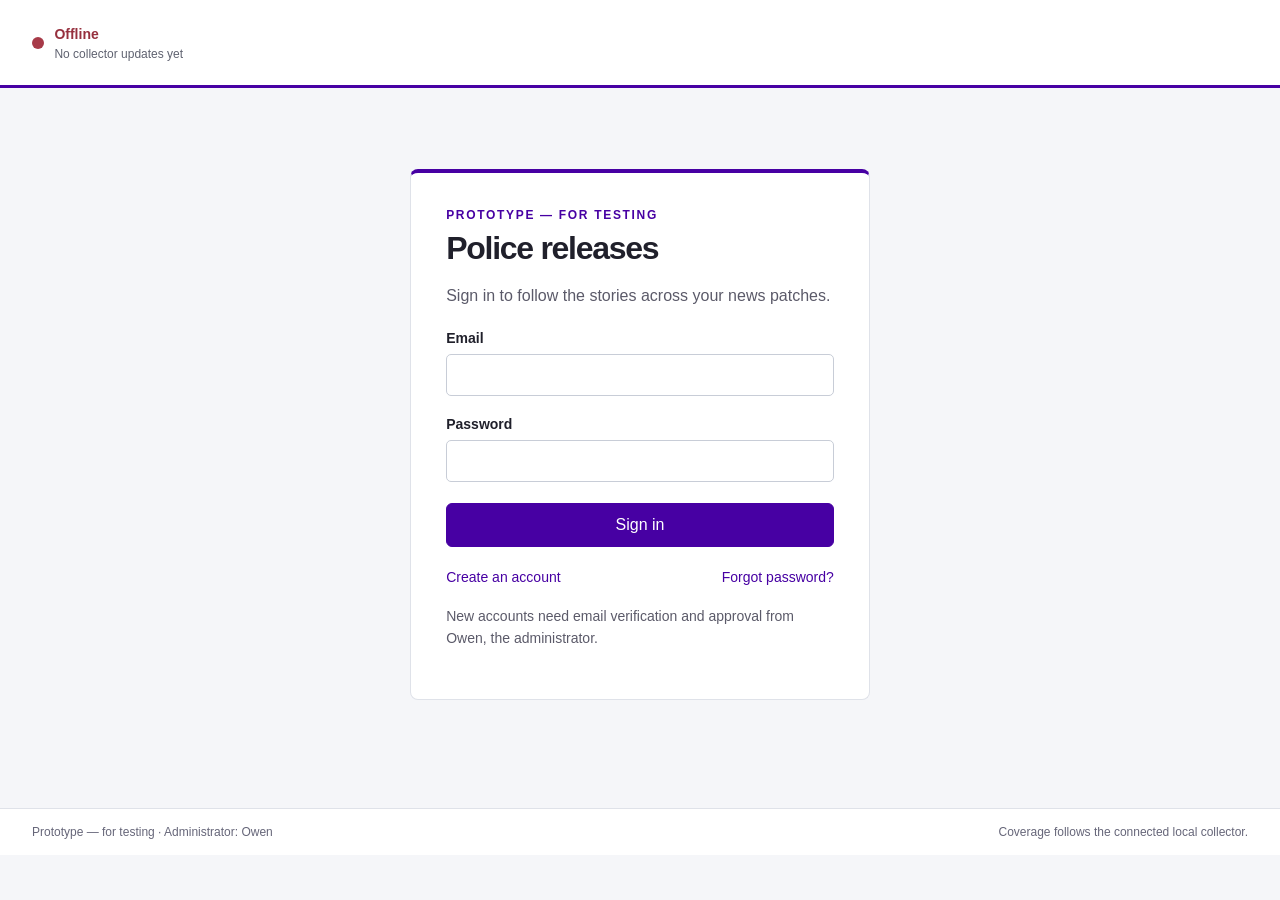
==== commit cef05442: "Add files via upload" ====
--- a/index.html
+++ b/index.html
@@ -1,27 +1,14 @@
 <!doctype html>
-<html lang="en" data-build="desk.89fe7b70238f.js"><head><meta charset="utf-8"><meta name="viewport" content="width=device-width,initial-scale=1"><meta name="referrer" content="no-referrer"><title>Police Checks</title>
-<meta name="theme-color" content="#4700a3">
-<meta name="apple-mobile-web-app-capable" content="yes">
-<meta name="mobile-web-app-capable" content="yes">
-<meta name="apple-mobile-web-app-title" content="Police Checks">
-<meta name="apple-mobile-web-app-status-bar-style" content="default">
-<link rel="apple-touch-icon" sizes="180x180" href="./apple-touch-icon.png">
-<link rel="icon" type="image/png" sizes="32x32" href="./favicon-32.png">
-<link rel="manifest" href="./manifest.webmanifest">
-<link rel="stylesheet" href="./vendor/leaflet.css"><link rel="stylesheet" href="./desk.682e2e1c556a.css"></head>
+<html lang="en" data-build="desk.225a45f75438.js"><head><meta charset="utf-8"><meta name="viewport" content="width=device-width,initial-scale=1"><meta name="referrer" content="no-referrer"><title>Police releases · Newsdesk</title><link rel="stylesheet" href="./vendor/leaflet.css"><link rel="stylesheet" href="./desk.db0b17c67e0f.css"></head>
 <body>
-<header><div id="health" class="health offline" role="status" aria-live="polite"><span class="health-dot"></span><span><strong id="health-label">Offline</strong><small id="health-detail">Not connected yet</small></span></div><a class="data-nav" href="./data.html" aria-label="Release data and statistics" title="Release data and statistics"><svg viewBox="0 0 24 24" width="22" height="22" aria-hidden="true"><path d="M4 20V11h4v9M10 20V4h4v16M16 20V8h4v12" fill="none" stroke="currentColor" stroke-width="2"/></svg><span>Data</span></a><div class="desk-timing" aria-label="Collector timing"><div class="timing-item"><small>Next scrape</small><strong id="next-scrape">Offline</strong></div><div class="timing-item"><small>UK time</small><time id="current-time">--:--:--</time></div></div><div id="account" hidden><span id="email"></span><button id="open-password">Change password</button><button id="signout">Sign out</button></div></header>
-<section id="auth" class="auth-panel"><div class="eyebrow">PROTOTYPE — FOR TESTING</div><h1>Police releases</h1><p>Sign in to follow the stories across your news patches.</p><div id="setup" class="notice" hidden>This desk is awaiting its Supabase connection. Account access will be available once setup is complete.</div><form id="auth-form"><label>Email<input id="auth-email" type="email" autocomplete="email" required></label><label>Password<input id="password" type="password" minlength="12" autocomplete="current-password" required></label><button class="primary" id="auth-submit">Sign in</button></form><p id="auth-message" role="status" aria-live="polite"></p><div class="auth-actions"><button id="forgot" class="text-button">Forgot password?</button></div><p class="muted fine">Owen creates and approves accounts. Contact him if you need access.</p></section>
-<section id="waiting" class="auth-panel" hidden><div class="eyebrow">ACCOUNT ACCESS</div><h1 id="waiting-title">Awaiting approval</h1><p id="waiting-detail">Your account is signed in. Owen, the administrator, needs to approve access before you can read releases.</p><p id="verification-note" class="notice">Expect a verification email from <strong>Supabase Auth</strong>. Check your spam or junk folder if it has not arrived. If you have already verified your email, you are just waiting for Owen’s approval.</p><button id="check-access" class="primary">Check access</button><p id="waiting-message" role="status"></p></section>
+<header><div id="health" class="health offline" role="status" aria-live="polite"><span class="health-dot"></span><span><strong id="health-label">Offline</strong><small id="health-detail">Not connected yet</small></span></div><div id="account" hidden><span id="email"></span><button id="signout">Sign out</button></div></header>
+<section id="auth" class="auth-panel"><div class="eyebrow">PROTOTYPE — FOR TESTING</div><h1>Police releases</h1><p>Sign in to follow the stories across your news patches.</p><div id="setup" class="notice" hidden>This desk is awaiting its Supabase connection. Account access will be available once setup is complete.</div><form id="auth-form"><label>Email<input id="auth-email" type="email" autocomplete="email" required></label><label>Password<input id="password" type="password" minlength="12" autocomplete="current-password" required></label><button class="primary" id="auth-submit">Sign in</button></form><p id="auth-message" role="status" aria-live="polite"></p><div class="auth-actions"><button id="toggle-signup" class="text-button">Create an account</button><button id="forgot" class="text-button">Forgot password?</button></div><p class="muted fine">New accounts need email verification and approval from Owen, the administrator.</p></section>
+<section id="waiting" class="auth-panel" hidden><div class="eyebrow">ACCOUNT ACCESS</div><h1>Awaiting approval</h1><p>Your account is signed in. Owen, the administrator, needs to approve access before you can read releases.</p><p class="notice">Expect a verification email from <strong>Supabase Auth</strong>. Check your spam or junk folder if it has not arrived. If you have already verified your email, you are just waiting for Owen’s approval.</p><button id="check-access" class="primary">Check access</button><p id="waiting-message" role="status"></p></section>
 <main id="desk" hidden>
-<aside id="coverage-filters"><div class="aside-heading"><h2>Your coverage</h2><button id="reset" class="text-button">Reset</button></div><button id="all" class="view-button active">All releases</button><button id="review" class="view-button">Needs location review</button><button id="outside" class="view-button">Outside mapped patches</button><div class="divider"></div><div class="aside-heading"><h2>Groups & patches</h2><button id="clear" class="text-button">Clear</button></div><p class="fine muted">Choose any combination. Matching releases appear once.</p><label class="sr-only" for="patch-search">Find a patch</label><input id="patch-search" type="search" placeholder="Find a patch…"><div id="patches"></div></aside>
-<section class="workspace"><div class="workspace-heading"><div><div class="eyebrow">POLICE RELEASES</div><h1 id="view-title">All releases</h1><p id="selection-label" class="muted">Across all patches</p></div><div class="feed-actions"><button id="mobile-filters" class="mobile-only" aria-haspopup="dialog" aria-controls="filter-dialog" aria-expanded="false">Filters</button><button id="refresh">↻ Refresh</button></div></div><div class="toolbar" id="release-filters"><label class="search"><span class="sr-only">Search releases</span><input id="query" type="search" placeholder="Search headline or release text…"></label><label>Period<select id="period"><option value="12">Last 12 hours</option><option value="24" selected>Last 24 hours</option><option value="168">Last 7 days</option><option value="720">Last 30 days</option><option value="0">All stored releases</option></select></label><label>Force<select id="force"><option value="">All forces</option></select></label></div><div class="results-heading"><span id="result-count" role="status">Loading releases…</span><span id="updated" class="muted"></span></div><p id="writing-summary" class="fine muted" hidden></p><div id="sync-status" class="notice" hidden></div><div id="error" class="notice error" role="alert" hidden></div><div class="results-layout"><section class="release-feed" aria-label="Police releases"><div id="releases"></div><button id="more" hidden>Load more releases</button><p class="fine muted">Locations are inferred from release text and your TSA boundaries. When no reliable place is found, force-area coverage puts the release in relevant patches without assigning a map pin. Check the original release when a location is uncertain.</p></section><section class="map-panel" aria-label="Release map"><div class="map-heading"><strong>Release map</strong><label><input id="show-overlays" type="checkbox" checked> TSA boundaries</label><button id="fit-map">Fit coverage</button></div><div id="map" role="region" aria-label="Map of releases and TSA patches"></div><p id="map-note" class="notice" role="status" hidden></p><div class="map-legend"><span><i class="key red"></i>Last 10 minutes</span><span><i class="key yellow"></i>Last hour</span><span><i class="key grey"></i>Older</span><span id="map-count"></span></div></section></div></section>
-<section id="admin" hidden><h2>Account access &amp; writing</h2><p class="muted">Create confirmed accounts without a verification email, then approve or revoke access, set allowed shifts and blocked dates, enable each writing option, and set the combined daily request limit. Zero disables new requests. Limits reset at midnight UK time; attempted API requests count even if they fail.</p><details id="create-account"><summary>Create an account</summary><p class="fine muted">Set a temporary password of at least 12 characters and share it with the person through a secure channel. Their account is confirmed and approved immediately. They can change their password after signing in.</p><form id="create-account-form"><label>Email<input id="new-account-email" type="email" autocomplete="off" maxlength="254" required></label><label>Temporary password<input id="new-account-password" type="password" minlength="12" maxlength="128" autocomplete="new-password" required></label><button id="create-account-submit" class="primary" type="submit">Create account</button></form><p id="create-account-message" class="fine" role="status"></p></details><div id="members"></div><p id="admin-message" role="status"></p></section>
+<aside><div class="aside-heading"><h2>Your coverage</h2><button id="reset" class="text-button">Reset</button></div><button id="all" class="view-button active">All releases</button><button id="review" class="view-button">Needs location review</button><button id="outside" class="view-button">Outside mapped patches</button><div class="divider"></div><div class="aside-heading"><h2>Groups & patches</h2><button id="clear" class="text-button">Clear</button></div><p class="fine muted">Choose any combination. Matching releases appear once.</p><label class="sr-only" for="patch-search">Find a patch</label><input id="patch-search" type="search" placeholder="Find a patch…"><div id="patches"></div></aside>
+<section class="workspace"><nav id="source-tabs" class="source-tabs" role="tablist" aria-label="Release source"><button id="police-tab" class="source-tab active" role="tab" aria-selected="true">Police</button><button id="ldrs-tab" class="source-tab" role="tab" aria-selected="false">LDRS</button></nav><div class="workspace-heading"><div><div id="feed-eyebrow" class="eyebrow">POLICE RELEASES</div><h1 id="view-title">All releases</h1><p id="selection-label" class="muted">Across all patches</p></div><button id="refresh">↻ Refresh</button></div><div class="toolbar"><label class="search"><span class="sr-only">Search releases</span><input id="query" type="search" placeholder="Search headline or release text…"></label><label>Period<select id="period"><option value="12">Last 12 hours</option><option value="24" selected>Last 24 hours</option><option value="168">Last 7 days</option><option value="720">Last 30 days</option><option value="0">All stored releases</option></select></label><label><span id="source-filter-label">Force</span><select id="source-filter"><option value="">All forces</option></select></label></div><div class="results-heading"><span id="result-count" role="status">Loading releases…</span><span id="updated" class="muted"></span></div><div id="sync-status" class="notice" hidden></div><div id="error" class="notice error" role="alert" hidden></div><div class="results-layout"><section id="release-feed" class="release-feed" aria-label="Police releases"><div id="releases"></div><button id="more" hidden>Load more releases</button><p class="fine muted">Locations are inferred from story text using an offline gazetteer and your TSA boundaries. Check the original story when a location is uncertain.</p></section><section class="map-panel" aria-label="Release map"><div class="map-heading"><strong>Release map</strong><label><input id="show-overlays" type="checkbox" checked> TSA boundaries</label><button id="fit-map">Fit coverage</button></div><div id="map" role="region" aria-label="Map of releases and TSA patches"></div><p id="map-note" class="notice" role="status" hidden></p><div class="map-legend"><span><i class="key red"></i>Last 10 minutes</span><span><i class="key yellow"></i>Last hour</span><span><i class="key grey"></i>Older</span><span id="map-count"></span></div></section></div></section>
+<section id="admin" hidden><h2>Account approvals</h2><p class="muted">Approve or revoke access to this desk.</p><div id="members"></div><p id="admin-message" role="status"></p></section>
 </main>
-<dialog id="filter-dialog" aria-labelledby="filter-dialog-title"><div class="filter-dialog-heading"><h2 id="filter-dialog-title">Filters</h2><button id="close-filters" autofocus>Done</button></div><div id="mobile-search-slot"></div><div id="mobile-coverage-slot"></div><details id="mobile-admin-tools" hidden><summary>Account access &amp; writing</summary><div id="mobile-admin-slot"></div></details><div id="mobile-account-slot"></div></dialog>
-<dialog id="password-dialog" aria-labelledby="password-dialog-title"><form id="password-form"><div class="filter-dialog-heading"><h2 id="password-dialog-title">Change password</h2><button id="close-password" type="button" aria-label="Close">×</button></div><label>New password<input id="new-password" type="password" minlength="12" maxlength="128" autocomplete="new-password" required></label><label>Confirm new password<input id="confirm-password" type="password" minlength="12" maxlength="128" autocomplete="new-password" required></label><button id="change-password-submit" class="primary" type="submit">Save new password</button><p id="password-message" class="fine" role="status"></p></form></dialog>
-<dialog id="writing-menu" aria-labelledby="writing-menu-title"><div class="writing-dialog-heading"><h2 id="writing-menu-title">Story options</h2><button id="close-writing-menu" aria-label="Close story options">×</button></div><p id="writing-story"></p><div class="story-copy-actions"><button id="copy-story-headline">Copy headline</button><button id="copy-story-text">Copy text</button></div><p id="story-menu-message" class="fine" role="status" aria-live="polite"></p><div id="writing-actions"><p id="writing-source-note" class="fine muted"></p><button id="write-web">Write web</button><button id="write-copy">Write copy</button><p id="writing-allowance" class="fine muted"></p></div></dialog>
-<dialog id="writing-dialog" aria-labelledby="draft-title"><div class="writing-dialog-heading"><h2 id="draft-title">Write a draft</h2><button id="close-draft">Close</button></div><p id="draft-source-title"></p><p class="fine muted">AI draft — check against the original release before use.</p><p id="draft-allowance" class="fine muted"></p><p id="draft-message" role="status" aria-live="polite"></p><label class="sr-only" for="draft-output">Draft text — editable</label><textarea id="draft-output" spellcheck="true" hidden></textarea><div id="web-draft-fields" hidden><div class="web-field"><div><label for="web-headline">Headline</label><button id="copy-web-headline">Copy headline</button></div><textarea id="web-headline" rows="2" spellcheck="true"></textarea></div><div class="web-field"><div><label for="web-subheading">Subheading</label><button id="copy-web-subheading">Copy subheading</button></div><textarea id="web-subheading" rows="2" spellcheck="true"></textarea></div><div class="web-field"><div><label for="web-body">Body text</label><button id="copy-web-body">Copy body</button></div><textarea id="web-body" rows="14" spellcheck="true"></textarea></div></div><div class="draft-actions"><button id="draft-copy" class="primary" hidden>Copy text</button><button id="draft-check" hidden>Check request</button><button id="draft-again" hidden>New version · 1 request</button></div></dialog>
 <footer>Prototype — for testing · Administrator: Owen <span>Coverage follows the connected local collector.</span></footer>
-<script src="./config.js?v=desk.89fe7b70238f.js"></script><script src="./vendor/supabase.js"></script><script src="./vendor/leaflet.js"></script><script type="module" src="./desk.89fe7b70238f.js"></script>
+<script src="./config.js?v=desk.225a45f75438.js"></script><script src="./vendor/supabase.js"></script><script src="./vendor/leaflet.js"></script><script type="module" src="./desk.225a45f75438.js"></script>
 </body></html>
--- a/desk.db0b17c67e0f.css
+++ b/desk.db0b17c67e0f.css
@@ -0,0 +1,52 @@
+:root{font-family:Arial,Helvetica,sans-serif;color:#20202b;background:#f5f6f9;font-synthesis:none;font-size:16px;--purple:#4700a3;--teal:#007e79;--border:#dfe2e9}*{box-sizing:border-box}[hidden]{display:none!important}body{margin:0}button,input,select{font:inherit}button,a,input,select{touch-action:manipulation}button{cursor:pointer;border:1px solid var(--border);background:white;color:#333343;padding:.65rem .9rem;border-radius:6px;line-height:1.3}button:hover{border-color:var(--purple);color:var(--purple)}button:disabled{opacity:.55;cursor:wait}button.primary{background:var(--purple);color:white;border-color:var(--purple)}input,select{border:1px solid #c8cdd7;border-radius:5px;padding:.75rem;background:white;color:#20202b;max-width:100%;min-width:0}input:focus,select:focus,button:focus-visible,a:focus-visible{outline:3px solid #00b5a6;outline-offset:3px}header{height:88px;background:white;border-bottom:3px solid var(--purple);padding:0 2rem;display:flex;align-items:center;justify-content:space-between;gap:1rem}.brand{display:flex;gap:.85rem;align-items:center;text-decoration:none;color:var(--purple);font-weight:800;letter-spacing:.1em}.brand small{display:block;font-size:.75rem;letter-spacing:.16em;color:#686573;margin-top:.2rem}.brand-icon{background:var(--purple);border-radius:4px;color:white;width:40px;height:40px;display:grid;place-items:center;font-size:1.6rem}#account{display:flex;gap:1rem;align-items:center;font-size:.875rem}h1{font-size:2rem;letter-spacing:-.04em;margin:.5rem 0 .7rem}h2{font-size:1rem;margin:.4rem 0}.eyebrow{font-weight:700;letter-spacing:.14em;font-size:.75rem;color:var(--purple)}p{line-height:1.6}.muted{color:#636572}.fine{font-size:.875rem}.auth-panel{max-width:460px;margin:9vh auto 12vh;background:white;border:1px solid var(--border);border-top:4px solid var(--purple);padding:2.2rem;border-radius:8px}.auth-panel>p{color:#5b5a69}.auth-panel label{display:block;font-size:.875rem;font-weight:600;margin:1.3rem 0}.auth-panel input{display:block;width:100%;margin-top:.5rem}.auth-panel .primary{width:100%}.auth-actions{display:flex;justify-content:space-between;gap:.6rem}.text-button{border:0;background:transparent;padding:.3rem 0;color:var(--purple);font-size:.875rem}.notice{padding:1rem;background:#f1ebfc;border-left:3px solid var(--purple);font-size:.875rem;line-height:1.5;margin:1rem 0}.notice.error{border-color:#b03044;background:#fff0f1;color:#802434}main{display:grid;grid-template-columns:280px minmax(0,1fr);max-width:1600px;margin:auto;min-height:calc(100vh - 150px)}aside{background:white;border-right:1px solid var(--border);padding:1.5rem;min-width:0}.aside-heading{display:flex;justify-content:space-between;align-items:center;gap:.7rem}.view-button{display:block;width:100%;border:0;text-align:left;margin-top:.35rem;font-size:.875rem}.view-button.active{background:#eee7fa;color:var(--purple);font-weight:700;box-shadow:inset 3px 0 var(--purple)}.divider{border-top:1px solid var(--border);margin:1.5rem 0}#patch-search{width:100%;font-size:.875rem}details.group{border-bottom:1px solid var(--border);padding:.85rem 0}summary{cursor:pointer;font-size:.875rem;font-weight:600;line-height:1.5}.group label{display:flex;align-items:flex-start;gap:.6rem;font-size:.875rem;margin:.85rem 0;line-height:1.5}.group input[type=checkbox]{margin-top:.2rem;accent-color:var(--purple);width:17px;height:17px;flex-shrink:0}.group .group-label{font-weight:700}.workspace{padding:2rem 2.2rem;min-width:0}.workspace-heading{display:flex;justify-content:space-between;align-items:flex-start;gap:1rem}.workspace-heading p{margin:0 0 1.5rem}.toolbar{display:flex;gap:1rem;align-items:end;flex-wrap:wrap;background:white;border:1px solid var(--border);padding:1rem;border-radius:7px}.toolbar label{font-size:.875rem;color:#535563}.toolbar select{display:block;margin-top:.3rem;font-size:.875rem}.toolbar .search{flex:1 1 240px}.search input{width:100%}.results-heading{display:flex;justify-content:space-between;gap:1rem;margin:1.6rem 0 1rem;font-size:.875rem}.release{background:white;border:1px solid var(--border);border-left:3px solid #b4a1d2;border-radius:5px;padding:1.4rem;margin-bottom:.8rem}.release.recent{border-left-color:#009c90}.release-meta{display:flex;flex-wrap:wrap;gap:.6rem;color:#656374;font-size:.875rem;align-items:center}.release h2{font-size:1.15rem;line-height:1.4;margin:.65rem 0}.release h2 a{color:#292139;text-decoration:none}.release h2 a:hover{text-decoration:underline;color:var(--purple)}.tags{display:flex;gap:.4rem;flex-wrap:wrap;margin:.8rem 0}.tag{background:#ede7f6;color:#542891;padding:.3rem .5rem;border-radius:4px;font-size:.75rem}.tag.review{background:#fff2d7;color:#775714}.release p{font-size:1rem;max-width:85ch}.release details{margin-top:1rem}.release pre{white-space:pre-wrap;font:inherit;font-size:1rem;line-height:1.65;max-height:500px;overflow:auto}.location-evidence{font-size:.875rem;color:#60606c;margin-top:.7rem}.empty{text-align:center;padding:4rem 1rem;border:1px dashed #c8cbd4;border-radius:8px;background:white}.empty h2{font-size:1.25rem}#more{display:block;margin:1.2rem auto}#admin{grid-column:2;background:white;margin:0 2.2rem 2rem;padding:1.5rem;border:1px solid var(--border);border-radius:6px}.member{display:flex;align-items:center;justify-content:space-between;gap:1rem;padding:.75rem 0;border-bottom:1px solid var(--border);overflow-wrap:anywhere}.member small{display:block;color:#636572;margin-top:.4rem}footer{display:flex;justify-content:space-between;gap:1rem;padding:1rem 2rem;font-size:.75rem;color:#666679;border-top:1px solid var(--border);background:white}.sr-only{position:absolute;width:1px;height:1px;overflow:hidden;clip:rect(0,0,0,0)}@media(max-width:900px){main{grid-template-columns:230px minmax(0,1fr)}.workspace{padding:1.4rem}aside{padding:1rem}.toolbar{gap:.7rem}#admin{margin:0 1.4rem 1.4rem}}@media(max-width:650px){header{height:auto;min-height:80px;padding:1rem;flex-wrap:wrap}#account{width:100%;justify-content:space-between}#email{overflow-wrap:anywhere}main{display:block}aside{border-right:0;border-bottom:1px solid var(--border)}#patches{max-height:270px;overflow:auto}.workspace{padding:1.2rem}.toolbar label{flex:1 1 140px}.toolbar select{width:100%}.auth-panel{margin:2rem 1rem;padding:1.5rem}.workspace-heading h1{font-size:1.7rem}.results-heading{flex-wrap:wrap}#admin{margin:1rem}.member{flex-wrap:wrap}footer{padding:1rem;flex-wrap:wrap}.auth-actions{flex-wrap:wrap}}
+
+header{position:sticky;top:0;z-index:1200}.health{display:flex;align-items:center;gap:.65rem;margin-left:auto;margin-right:1rem}.health strong{font-size:.875rem}.health small{display:block;font-size:.75rem;color:#5f6270;margin-top:.25rem}.health-dot{width:12px;height:12px;border-radius:50%;background:#a73a48}.health.online .health-dot{background:#008d73}.health.online strong{color:#006d59}.health.offline strong{color:#96303e}.map-panel{border:1px solid var(--border);border-radius:7px;overflow:hidden;background:white;margin-bottom:1.5rem}.map-heading{display:flex;align-items:center;gap:1rem;padding:.85rem 1rem;font-size:.875rem;flex-wrap:wrap}.map-heading label{margin-left:auto}.map-heading button{font-size:.875rem;padding:.4rem .6rem}#map{height:440px;background:#e9eef3}.map-legend{display:flex;flex-wrap:wrap;gap:1rem;padding:.8rem 1rem;font-size:.75rem;line-height:1.5}.key{display:inline-block;width:9px;height:9px;border-radius:50%;margin-right:5px}.red{background:#d62b46}.yellow{background:#c38a03}.grey{background:#747586}.leaflet-popup-content{font:14px/1.5 Arial,sans-serif;max-width:260px}.leaflet-popup-content a{font-weight:700;color:var(--purple)}.leaflet-popup-content small{display:block;margin-top:.5rem}.leaflet-control-attribution{font-size:11px}#map-count{color:#636572;margin-left:auto}@media(max-width:650px){.health{margin:0 0 0 auto}#map{height:340px}.health-detail{max-width:140px}.map-heading label{margin-left:0}header{position:sticky}.brand small{font-size:.65rem}.brand{font-size:.9rem}}
+
+/* Release list and a persistent compact map. */
+.results-layout{display:grid;grid-template-columns:minmax(0,1.45fr) minmax(270px,1fr);gap:1.2rem;align-items:start}
+.release-feed{min-width:0}.release-feed .release{padding:1.1rem}.release{scroll-margin-top:calc(var(--header-height,88px) + 1rem)}
+.map-panel{position:sticky;top:calc(var(--header-height,88px) + 1rem);margin-bottom:0;background:#17212e;border-color:#344052;color:#e2e8ef;z-index:500}
+.map-heading{padding:.8rem;gap:.6rem}.map-heading label{font-size:.875rem;margin-left:0}.map-heading button{background:#233140;color:#e2e8ef;border-color:#47576b}
+#map{height:clamp(240px,45dvh,380px);background:#101923}
+.map-legend{padding:.75rem;gap:.5rem .8rem;color:#c2cbd6}#map-count{margin-left:0;width:100%;color:#a9b6c6}
+.basemap-label{background:none;border:0;text-align:center;color:#91a0b2;font:12px/18px Arial,sans-serif;text-shadow:0 1px 3px #101923,0 0 4px #101923}
+.map-panel .leaflet-control-attribution{background:rgba(16,25,35,.9);color:#acb7c5}.map-panel .leaflet-control-attribution a{color:#c9c1e7}
+.map-panel .leaflet-bar a{background:#233140;color:#e2e8ef;border-color:#47576b}.map-panel .leaflet-bar a:hover{background:#35465b}
+.leaflet-popup-content time{display:block;color:#636572;font-size:.8rem;margin:.5rem 0}
+@media(max-width:1050px){.workspace{padding:1.3rem}.results-layout{grid-template-columns:minmax(0,1fr) minmax(240px,.85fr);gap:.8rem}.map-heading{gap:.5rem}.map-heading strong{width:100%}}
+@media(max-width:650px){.results-layout{display:flex;flex-direction:column}.release-feed{width:100%}.map-panel{order:-1;width:100%;top:calc(var(--header-height,88px) + .5rem);margin-bottom:.8rem}#map{height:clamp(140px,22dvh,200px)}.map-heading strong{width:auto}.map-legend{padding:.4rem .75rem;gap:.3rem .8rem}#map-count{width:auto}.release{scroll-margin-top:calc(var(--header-height,88px) + 340px)}}
+
+header .health{margin-left:0;margin-right:auto}
+
+/* Keep the map beside the feed on tablet and desktop widths. */
+@media(min-width:651px) and (max-width:1100px){
+ main{grid-template-columns:minmax(0,1fr)}
+ aside{border-right:0;border-bottom:1px solid var(--border)}
+ aside #patches{max-height:180px;overflow:auto}
+ aside .divider{margin:.65rem 0}
+ aside .view-button{display:inline-block;width:auto}
+ aside #patch-search{max-width:320px}
+ #admin{grid-column:1}
+ .results-layout{display:grid;grid-template-columns:minmax(0,1fr) minmax(260px,.8fr);align-items:start}
+ .map-panel{position:sticky;top:calc(var(--header-height,88px) + 1rem);align-self:start}
+}
+@media(min-width:1101px){.results-layout{grid-template-columns:minmax(0,1.45fr) minmax(290px,1fr)}}
+
+.release-time{display:inline-flex;flex-wrap:wrap;align-items:center;gap:.5rem}.release-age{display:inline-block;border-radius:4px;padding:.2rem .4rem;background:#eee7fa;color:#4700a3;font-size:.8rem;font-weight:600;white-space:nowrap}
+
+/* The age band contains the metadata and headline; release text stays white. */
+.release-feed .release{padding:0;border:1px solid var(--border);background:#fff;overflow:hidden}
+.release-banner{padding:1rem 1.1rem;background:#fff;color:#292139;border-bottom:1px solid var(--border)}
+.release-banner .release-meta{color:inherit}
+.release-banner h2{margin:.65rem 0 0}
+.release-banner h2 a,.release-banner h2 a:hover{color:inherit}
+.release-banner[data-freshness="fresh"]{background:#bd2337;color:#fff;border-bottom-color:transparent;animation:release-flash 2s steps(1,end) infinite}
+.release-banner[data-freshness="recent"]{background:#f39a38;color:#2c1904;border-bottom-color:transparent}
+.release-banner[data-freshness="fresh"] .release-age{background:rgba(255,255,255,.18);color:#fff}
+.release-banner[data-freshness="recent"] .release-age{background:rgba(0,0,0,.09);color:#2c1904}
+.release-banner a:focus-visible{outline-color:currentColor}
+.release-body{padding:.65rem 1.1rem 1.1rem;background:#fff;color:#20202b}
+@keyframes release-flash{0%,100%{background-color:#bd2337}50%{background-color:#89172b}}
+@media(prefers-reduced-motion:reduce){.release-banner[data-freshness="fresh"]{animation:none}}
+
+.source-tabs{display:flex;gap:.45rem;margin:0 0 1.2rem;border-bottom:1px solid var(--border)}.source-tab{border-radius:6px 6px 0 0;border-bottom:0;padding:.7rem 1.2rem;color:#5b5a69;background:#f0eef4}.source-tab.active{background:#fff;color:var(--purple);font-weight:700;box-shadow:inset 0 3px var(--purple)}.source-tab:focus-visible{outline-offset:2px}
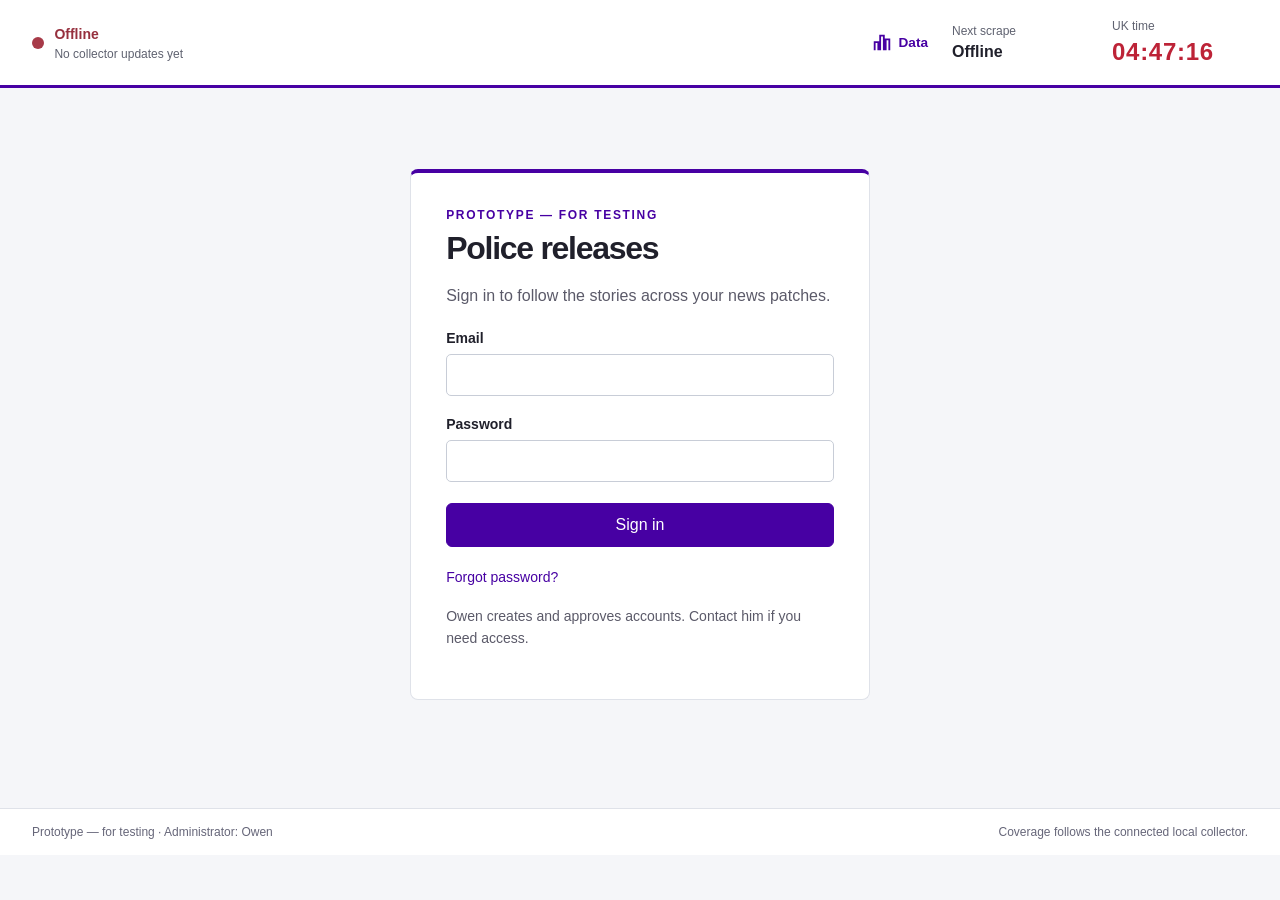
==== commit c726882b: "Add files via upload" ====
--- a/index.html
+++ b/index.html
@@ -1,14 +1,27 @@
 <!doctype html>
-<html lang="en" data-build="desk.225a45f75438.js"><head><meta charset="utf-8"><meta name="viewport" content="width=device-width,initial-scale=1"><meta name="referrer" content="no-referrer"><title>Police releases · Newsdesk</title><link rel="stylesheet" href="./vendor/leaflet.css"><link rel="stylesheet" href="./desk.db0b17c67e0f.css"></head>
+<html lang="en" data-build="desk.89fe7b70238f.js"><head><meta charset="utf-8"><meta name="viewport" content="width=device-width,initial-scale=1"><meta name="referrer" content="no-referrer"><title>Police Checks</title>
+<meta name="theme-color" content="#4700a3">
+<meta name="apple-mobile-web-app-capable" content="yes">
+<meta name="mobile-web-app-capable" content="yes">
+<meta name="apple-mobile-web-app-title" content="Police Checks">
+<meta name="apple-mobile-web-app-status-bar-style" content="default">
+<link rel="apple-touch-icon" sizes="180x180" href="./apple-touch-icon.png">
+<link rel="icon" type="image/png" sizes="32x32" href="./favicon-32.png">
+<link rel="manifest" href="./manifest.webmanifest">
+<link rel="stylesheet" href="./vendor/leaflet.css"><link rel="stylesheet" href="./desk.682e2e1c556a.css"></head>
 <body>
-<header><div id="health" class="health offline" role="status" aria-live="polite"><span class="health-dot"></span><span><strong id="health-label">Offline</strong><small id="health-detail">Not connected yet</small></span></div><div id="account" hidden><span id="email"></span><button id="signout">Sign out</button></div></header>
-<section id="auth" class="auth-panel"><div class="eyebrow">PROTOTYPE — FOR TESTING</div><h1>Police releases</h1><p>Sign in to follow the stories across your news patches.</p><div id="setup" class="notice" hidden>This desk is awaiting its Supabase connection. Account access will be available once setup is complete.</div><form id="auth-form"><label>Email<input id="auth-email" type="email" autocomplete="email" required></label><label>Password<input id="password" type="password" minlength="12" autocomplete="current-password" required></label><button class="primary" id="auth-submit">Sign in</button></form><p id="auth-message" role="status" aria-live="polite"></p><div class="auth-actions"><button id="toggle-signup" class="text-button">Create an account</button><button id="forgot" class="text-button">Forgot password?</button></div><p class="muted fine">New accounts need email verification and approval from Owen, the administrator.</p></section>
-<section id="waiting" class="auth-panel" hidden><div class="eyebrow">ACCOUNT ACCESS</div><h1>Awaiting approval</h1><p>Your account is signed in. Owen, the administrator, needs to approve access before you can read releases.</p><p class="notice">Expect a verification email from <strong>Supabase Auth</strong>. Check your spam or junk folder if it has not arrived. If you have already verified your email, you are just waiting for Owen’s approval.</p><button id="check-access" class="primary">Check access</button><p id="waiting-message" role="status"></p></section>
+<header><div id="health" class="health offline" role="status" aria-live="polite"><span class="health-dot"></span><span><strong id="health-label">Offline</strong><small id="health-detail">Not connected yet</small></span></div><a class="data-nav" href="./data.html" aria-label="Release data and statistics" title="Release data and statistics"><svg viewBox="0 0 24 24" width="22" height="22" aria-hidden="true"><path d="M4 20V11h4v9M10 20V4h4v16M16 20V8h4v12" fill="none" stroke="currentColor" stroke-width="2"/></svg><span>Data</span></a><div class="desk-timing" aria-label="Collector timing"><div class="timing-item"><small>Next scrape</small><strong id="next-scrape">Offline</strong></div><div class="timing-item"><small>UK time</small><time id="current-time">--:--:--</time></div></div><div id="account" hidden><span id="email"></span><button id="open-password">Change password</button><button id="signout">Sign out</button></div></header>
+<section id="auth" class="auth-panel"><div class="eyebrow">PROTOTYPE — FOR TESTING</div><h1>Police releases</h1><p>Sign in to follow the stories across your news patches.</p><div id="setup" class="notice" hidden>This desk is awaiting its Supabase connection. Account access will be available once setup is complete.</div><form id="auth-form"><label>Email<input id="auth-email" type="email" autocomplete="email" required></label><label>Password<input id="password" type="password" minlength="12" autocomplete="current-password" required></label><button class="primary" id="auth-submit">Sign in</button></form><p id="auth-message" role="status" aria-live="polite"></p><div class="auth-actions"><button id="forgot" class="text-button">Forgot password?</button></div><p class="muted fine">Owen creates and approves accounts. Contact him if you need access.</p></section>
+<section id="waiting" class="auth-panel" hidden><div class="eyebrow">ACCOUNT ACCESS</div><h1 id="waiting-title">Awaiting approval</h1><p id="waiting-detail">Your account is signed in. Owen, the administrator, needs to approve access before you can read releases.</p><p id="verification-note" class="notice">Expect a verification email from <strong>Supabase Auth</strong>. Check your spam or junk folder if it has not arrived. If you have already verified your email, you are just waiting for Owen’s approval.</p><button id="check-access" class="primary">Check access</button><p id="waiting-message" role="status"></p></section>
 <main id="desk" hidden>
-<aside><div class="aside-heading"><h2>Your coverage</h2><button id="reset" class="text-button">Reset</button></div><button id="all" class="view-button active">All releases</button><button id="review" class="view-button">Needs location review</button><button id="outside" class="view-button">Outside mapped patches</button><div class="divider"></div><div class="aside-heading"><h2>Groups & patches</h2><button id="clear" class="text-button">Clear</button></div><p class="fine muted">Choose any combination. Matching releases appear once.</p><label class="sr-only" for="patch-search">Find a patch</label><input id="patch-search" type="search" placeholder="Find a patch…"><div id="patches"></div></aside>
-<section class="workspace"><nav id="source-tabs" class="source-tabs" role="tablist" aria-label="Release source"><button id="police-tab" class="source-tab active" role="tab" aria-selected="true">Police</button><button id="ldrs-tab" class="source-tab" role="tab" aria-selected="false">LDRS</button></nav><div class="workspace-heading"><div><div id="feed-eyebrow" class="eyebrow">POLICE RELEASES</div><h1 id="view-title">All releases</h1><p id="selection-label" class="muted">Across all patches</p></div><button id="refresh">↻ Refresh</button></div><div class="toolbar"><label class="search"><span class="sr-only">Search releases</span><input id="query" type="search" placeholder="Search headline or release text…"></label><label>Period<select id="period"><option value="12">Last 12 hours</option><option value="24" selected>Last 24 hours</option><option value="168">Last 7 days</option><option value="720">Last 30 days</option><option value="0">All stored releases</option></select></label><label><span id="source-filter-label">Force</span><select id="source-filter"><option value="">All forces</option></select></label></div><div class="results-heading"><span id="result-count" role="status">Loading releases…</span><span id="updated" class="muted"></span></div><div id="sync-status" class="notice" hidden></div><div id="error" class="notice error" role="alert" hidden></div><div class="results-layout"><section id="release-feed" class="release-feed" aria-label="Police releases"><div id="releases"></div><button id="more" hidden>Load more releases</button><p class="fine muted">Locations are inferred from story text using an offline gazetteer and your TSA boundaries. Check the original story when a location is uncertain.</p></section><section class="map-panel" aria-label="Release map"><div class="map-heading"><strong>Release map</strong><label><input id="show-overlays" type="checkbox" checked> TSA boundaries</label><button id="fit-map">Fit coverage</button></div><div id="map" role="region" aria-label="Map of releases and TSA patches"></div><p id="map-note" class="notice" role="status" hidden></p><div class="map-legend"><span><i class="key red"></i>Last 10 minutes</span><span><i class="key yellow"></i>Last hour</span><span><i class="key grey"></i>Older</span><span id="map-count"></span></div></section></div></section>
-<section id="admin" hidden><h2>Account approvals</h2><p class="muted">Approve or revoke access to this desk.</p><div id="members"></div><p id="admin-message" role="status"></p></section>
+<aside id="coverage-filters"><div class="aside-heading"><h2>Your coverage</h2><button id="reset" class="text-button">Reset</button></div><button id="all" class="view-button active">All releases</button><button id="review" class="view-button">Needs location review</button><button id="outside" class="view-button">Outside mapped patches</button><div class="divider"></div><div class="aside-heading"><h2>Groups & patches</h2><button id="clear" class="text-button">Clear</button></div><p class="fine muted">Choose any combination. Matching releases appear once.</p><label class="sr-only" for="patch-search">Find a patch</label><input id="patch-search" type="search" placeholder="Find a patch…"><div id="patches"></div></aside>
+<section class="workspace"><div class="workspace-heading"><div><div class="eyebrow">POLICE RELEASES</div><h1 id="view-title">All releases</h1><p id="selection-label" class="muted">Across all patches</p></div><div class="feed-actions"><button id="mobile-filters" class="mobile-only" aria-haspopup="dialog" aria-controls="filter-dialog" aria-expanded="false">Filters</button><button id="refresh">↻ Refresh</button></div></div><div class="toolbar" id="release-filters"><label class="search"><span class="sr-only">Search releases</span><input id="query" type="search" placeholder="Search headline or release text…"></label><label>Period<select id="period"><option value="12">Last 12 hours</option><option value="24" selected>Last 24 hours</option><option value="168">Last 7 days</option><option value="720">Last 30 days</option><option value="0">All stored releases</option></select></label><label>Force<select id="force"><option value="">All forces</option></select></label></div><div class="results-heading"><span id="result-count" role="status">Loading releases…</span><span id="updated" class="muted"></span></div><p id="writing-summary" class="fine muted" hidden></p><div id="sync-status" class="notice" hidden></div><div id="error" class="notice error" role="alert" hidden></div><div class="results-layout"><section class="release-feed" aria-label="Police releases"><div id="releases"></div><button id="more" hidden>Load more releases</button><p class="fine muted">Locations are inferred from release text and your TSA boundaries. When no reliable place is found, force-area coverage puts the release in relevant patches without assigning a map pin. Check the original release when a location is uncertain.</p></section><section class="map-panel" aria-label="Release map"><div class="map-heading"><strong>Release map</strong><label><input id="show-overlays" type="checkbox" checked> TSA boundaries</label><button id="fit-map">Fit coverage</button></div><div id="map" role="region" aria-label="Map of releases and TSA patches"></div><p id="map-note" class="notice" role="status" hidden></p><div class="map-legend"><span><i class="key red"></i>Last 10 minutes</span><span><i class="key yellow"></i>Last hour</span><span><i class="key grey"></i>Older</span><span id="map-count"></span></div></section></div></section>
+<section id="admin" hidden><h2>Account access &amp; writing</h2><p class="muted">Create confirmed accounts without a verification email, then approve or revoke access, set allowed shifts and blocked dates, enable each writing option, and set the combined daily request limit. Zero disables new requests. Limits reset at midnight UK time; attempted API requests count even if they fail.</p><details id="create-account"><summary>Create an account</summary><p class="fine muted">Set a temporary password of at least 12 characters and share it with the person through a secure channel. Their account is confirmed and approved immediately. They can change their password after signing in.</p><form id="create-account-form"><label>Email<input id="new-account-email" type="email" autocomplete="off" maxlength="254" required></label><label>Temporary password<input id="new-account-password" type="password" minlength="12" maxlength="128" autocomplete="new-password" required></label><button id="create-account-submit" class="primary" type="submit">Create account</button></form><p id="create-account-message" class="fine" role="status"></p></details><div id="members"></div><p id="admin-message" role="status"></p></section>
 </main>
+<dialog id="filter-dialog" aria-labelledby="filter-dialog-title"><div class="filter-dialog-heading"><h2 id="filter-dialog-title">Filters</h2><button id="close-filters" autofocus>Done</button></div><div id="mobile-search-slot"></div><div id="mobile-coverage-slot"></div><details id="mobile-admin-tools" hidden><summary>Account access &amp; writing</summary><div id="mobile-admin-slot"></div></details><div id="mobile-account-slot"></div></dialog>
+<dialog id="password-dialog" aria-labelledby="password-dialog-title"><form id="password-form"><div class="filter-dialog-heading"><h2 id="password-dialog-title">Change password</h2><button id="close-password" type="button" aria-label="Close">×</button></div><label>New password<input id="new-password" type="password" minlength="12" maxlength="128" autocomplete="new-password" required></label><label>Confirm new password<input id="confirm-password" type="password" minlength="12" maxlength="128" autocomplete="new-password" required></label><button id="change-password-submit" class="primary" type="submit">Save new password</button><p id="password-message" class="fine" role="status"></p></form></dialog>
+<dialog id="writing-menu" aria-labelledby="writing-menu-title"><div class="writing-dialog-heading"><h2 id="writing-menu-title">Story options</h2><button id="close-writing-menu" aria-label="Close story options">×</button></div><p id="writing-story"></p><div class="story-copy-actions"><button id="copy-story-headline">Copy headline</button><button id="copy-story-text">Copy text</button></div><p id="story-menu-message" class="fine" role="status" aria-live="polite"></p><div id="writing-actions"><p id="writing-source-note" class="fine muted"></p><button id="write-web">Write web</button><button id="write-copy">Write copy</button><p id="writing-allowance" class="fine muted"></p></div></dialog>
+<dialog id="writing-dialog" aria-labelledby="draft-title"><div class="writing-dialog-heading"><h2 id="draft-title">Write a draft</h2><button id="close-draft">Close</button></div><p id="draft-source-title"></p><p class="fine muted">AI draft — check against the original release before use.</p><p id="draft-allowance" class="fine muted"></p><p id="draft-message" role="status" aria-live="polite"></p><label class="sr-only" for="draft-output">Draft text — editable</label><textarea id="draft-output" spellcheck="true" hidden></textarea><div id="web-draft-fields" hidden><div class="web-field"><div><label for="web-headline">Headline</label><button id="copy-web-headline">Copy headline</button></div><textarea id="web-headline" rows="2" spellcheck="true"></textarea></div><div class="web-field"><div><label for="web-subheading">Subheading</label><button id="copy-web-subheading">Copy subheading</button></div><textarea id="web-subheading" rows="2" spellcheck="true"></textarea></div><div class="web-field"><div><label for="web-body">Body text</label><button id="copy-web-body">Copy body</button></div><textarea id="web-body" rows="14" spellcheck="true"></textarea></div></div><div class="draft-actions"><button id="draft-copy" class="primary" hidden>Copy text</button><button id="draft-check" hidden>Check request</button><button id="draft-again" hidden>New version · 1 request</button></div></dialog>
 <footer>Prototype — for testing · Administrator: Owen <span>Coverage follows the connected local collector.</span></footer>
-<script src="./config.js?v=desk.225a45f75438.js"></script><script src="./vendor/supabase.js"></script><script src="./vendor/leaflet.js"></script><script type="module" src="./desk.225a45f75438.js"></script>
+<script src="./config.js?v=desk.89fe7b70238f.js"></script><script src="./vendor/supabase.js"></script><script src="./vendor/leaflet.js"></script><script type="module" src="./desk.89fe7b70238f.js"></script>
 </body></html>
--- a/desk.682e2e1c556a.css
+++ b/desk.682e2e1c556a.css
@@ -0,0 +1,146 @@
+:root{font-family:Arial,Helvetica,sans-serif;color:#20202b;background:#f5f6f9;font-synthesis:none;font-size:16px;--purple:#4700a3;--teal:#007e79;--border:#dfe2e9}*{box-sizing:border-box}[hidden]{display:none!important}body{margin:0}button,input,select{font:inherit}button,a,input,select{touch-action:manipulation}button{cursor:pointer;border:1px solid var(--border);background:white;color:#333343;padding:.65rem .9rem;border-radius:6px;line-height:1.3}button:hover{border-color:var(--purple);color:var(--purple)}button:disabled{opacity:.55;cursor:wait}button.primary{background:var(--purple);color:white;border-color:var(--purple)}input,select{border:1px solid #c8cdd7;border-radius:5px;padding:.75rem;background:white;color:#20202b;max-width:100%;min-width:0}input:focus,select:focus,button:focus-visible,a:focus-visible{outline:3px solid #00b5a6;outline-offset:3px}header{height:88px;background:white;border-bottom:3px solid var(--purple);padding:0 2rem;display:flex;align-items:center;justify-content:space-between;gap:1rem}.brand{display:flex;gap:.85rem;align-items:center;text-decoration:none;color:var(--purple);font-weight:800;letter-spacing:.1em}.brand small{display:block;font-size:.75rem;letter-spacing:.16em;color:#686573;margin-top:.2rem}.brand-icon{background:var(--purple);border-radius:4px;color:white;width:40px;height:40px;display:grid;place-items:center;font-size:1.6rem}#account{display:flex;gap:1rem;align-items:center;font-size:.875rem}h1{font-size:2rem;letter-spacing:-.04em;margin:.5rem 0 .7rem}h2{font-size:1rem;margin:.4rem 0}.eyebrow{font-weight:700;letter-spacing:.14em;font-size:.75rem;color:var(--purple)}p{line-height:1.6}.muted{color:#636572}.fine{font-size:.875rem}.auth-panel{max-width:460px;margin:9vh auto 12vh;background:white;border:1px solid var(--border);border-top:4px solid var(--purple);padding:2.2rem;border-radius:8px}.auth-panel>p{color:#5b5a69}.auth-panel label{display:block;font-size:.875rem;font-weight:600;margin:1.3rem 0}.auth-panel input{display:block;width:100%;margin-top:.5rem}.auth-panel .primary{width:100%}.auth-actions{display:flex;justify-content:space-between;gap:.6rem}.text-button{border:0;background:transparent;padding:.3rem 0;color:var(--purple);font-size:.875rem}.notice{padding:1rem;background:#f1ebfc;border-left:3px solid var(--purple);font-size:.875rem;line-height:1.5;margin:1rem 0}.notice.error{border-color:#b03044;background:#fff0f1;color:#802434}main{display:grid;grid-template-columns:280px minmax(0,1fr);max-width:1600px;margin:auto;min-height:calc(100vh - 150px)}aside{background:white;border-right:1px solid var(--border);padding:1.5rem;min-width:0}.aside-heading{display:flex;justify-content:space-between;align-items:center;gap:.7rem}.view-button{display:block;width:100%;border:0;text-align:left;margin-top:.35rem;font-size:.875rem}.view-button.active{background:#eee7fa;color:var(--purple);font-weight:700;box-shadow:inset 3px 0 var(--purple)}.divider{border-top:1px solid var(--border);margin:1.5rem 0}#patch-search{width:100%;font-size:.875rem}details.group{border-bottom:1px solid var(--border);padding:.85rem 0}summary{cursor:pointer;font-size:.875rem;font-weight:600;line-height:1.5}.group label{display:flex;align-items:flex-start;gap:.6rem;font-size:.875rem;margin:.85rem 0;line-height:1.5}.group input[type=checkbox]{margin-top:.2rem;accent-color:var(--purple);width:17px;height:17px;flex-shrink:0}.group .group-label{font-weight:700}.workspace{padding:2rem 2.2rem;min-width:0}.workspace-heading{display:flex;justify-content:space-between;align-items:flex-start;gap:1rem}.workspace-heading p{margin:0 0 1.5rem}.toolbar{display:flex;gap:1rem;align-items:end;flex-wrap:wrap;background:white;border:1px solid var(--border);padding:1rem;border-radius:7px}.toolbar label{font-size:.875rem;color:#535563}.toolbar select{display:block;margin-top:.3rem;font-size:.875rem}.toolbar .search{flex:1 1 240px}.search input{width:100%}.results-heading{display:flex;justify-content:space-between;gap:1rem;margin:1.6rem 0 1rem;font-size:.875rem}.release{background:white;border:1px solid var(--border);border-left:3px solid #b4a1d2;border-radius:5px;padding:1.4rem;margin-bottom:.8rem}.release.recent{border-left-color:#009c90}.release-meta{display:flex;flex-wrap:wrap;gap:.6rem;color:#656374;font-size:.875rem;align-items:center}.release h2{font-size:1.15rem;line-height:1.4;margin:.65rem 0}.release h2 a{color:#292139;text-decoration:none}.release h2 a:hover{text-decoration:underline;color:var(--purple)}.tags{display:flex;gap:.4rem;flex-wrap:wrap;margin:.8rem 0}.tag{background:#ede7f6;color:#542891;padding:.3rem .5rem;border-radius:4px;font-size:.75rem}.tag.review{background:#fff2d7;color:#775714}.release p{font-size:1rem;max-width:85ch}.release details{margin-top:1rem}.release pre{white-space:pre-wrap;font:inherit;font-size:1rem;line-height:1.65;max-height:500px;overflow:auto}.location-evidence{font-size:.875rem;color:#60606c;margin-top:.7rem}.empty{text-align:center;padding:4rem 1rem;border:1px dashed #c8cbd4;border-radius:8px;background:white}.empty h2{font-size:1.25rem}#more{display:block;margin:1.2rem auto}#admin{grid-column:2;background:white;margin:0 2.2rem 2rem;padding:1.5rem;border:1px solid var(--border);border-radius:6px}.member{display:flex;align-items:center;justify-content:space-between;gap:1rem;padding:.75rem 0;border-bottom:1px solid var(--border);overflow-wrap:anywhere}.member small{display:block;color:#636572;margin-top:.4rem}footer{display:flex;justify-content:space-between;gap:1rem;padding:1rem 2rem;font-size:.75rem;color:#666679;border-top:1px solid var(--border);background:white}.sr-only{position:absolute;width:1px;height:1px;overflow:hidden;clip:rect(0,0,0,0)}@media(max-width:900px){main{grid-template-columns:230px minmax(0,1fr)}.workspace{padding:1.4rem}aside{padding:1rem}.toolbar{gap:.7rem}#admin{margin:0 1.4rem 1.4rem}}@media(max-width:650px){header{height:auto;min-height:80px;padding:1rem;flex-wrap:wrap}#account{width:100%;justify-content:space-between}#email{overflow-wrap:anywhere}main{display:block}aside{border-right:0;border-bottom:1px solid var(--border)}#patches{max-height:270px;overflow:auto}.workspace{padding:1.2rem}.toolbar label{flex:1 1 140px}.toolbar select{width:100%}.auth-panel{margin:2rem 1rem;padding:1.5rem}.workspace-heading h1{font-size:1.7rem}.results-heading{flex-wrap:wrap}#admin{margin:1rem}.member{flex-wrap:wrap}footer{padding:1rem;flex-wrap:wrap}.auth-actions{flex-wrap:wrap}}
+
+header{position:sticky;top:0;z-index:1200}.health{display:flex;align-items:center;gap:.65rem;margin-left:auto;margin-right:1rem}.health strong{font-size:.875rem}.health small{display:block;font-size:.75rem;color:#5f6270;margin-top:.25rem}.health-dot{width:12px;height:12px;border-radius:50%;background:#a73a48}.health.online .health-dot{background:#008d73}.health.online strong{color:#006d59}.health.offline strong{color:#96303e}.map-panel{border:1px solid var(--border);border-radius:7px;overflow:hidden;background:white;margin-bottom:1.5rem}.map-heading{display:flex;align-items:center;gap:1rem;padding:.85rem 1rem;font-size:.875rem;flex-wrap:wrap}.map-heading label{margin-left:auto}.map-heading button{font-size:.875rem;padding:.4rem .6rem}#map{height:440px;background:#e9eef3}.map-legend{display:flex;flex-wrap:wrap;gap:1rem;padding:.8rem 1rem;font-size:.75rem;line-height:1.5}.key{display:inline-block;width:9px;height:9px;border-radius:50%;margin-right:5px}.red{background:#d62b46}.yellow{background:#c38a03}.grey{background:#747586}.leaflet-popup-content{font:14px/1.5 Arial,sans-serif;max-width:260px}.leaflet-popup-content a{font-weight:700;color:var(--purple)}.leaflet-popup-content small{display:block;margin-top:.5rem}.leaflet-control-attribution{font-size:11px}#map-count{color:#636572;margin-left:auto}@media(max-width:650px){.health{margin:0 0 0 auto}#map{height:340px}.health-detail{max-width:140px}.map-heading label{margin-left:0}header{position:sticky}.brand small{font-size:.65rem}.brand{font-size:.9rem}}
+
+/* Release list and a persistent compact map. */
+.results-layout{display:grid;grid-template-columns:minmax(0,1.45fr) minmax(270px,1fr);gap:1.2rem;align-items:start}
+.release-feed{min-width:0}.release-feed .release{padding:1.1rem}.release{scroll-margin-top:calc(var(--header-height,88px) + 1rem)}
+.map-panel{position:sticky;top:calc(var(--header-height,88px) + 1rem);margin-bottom:0;background:#17212e;border-color:#344052;color:#e2e8ef;z-index:500}
+.map-heading{padding:.8rem;gap:.6rem}.map-heading label{font-size:.875rem;margin-left:0}.map-heading button{background:#233140;color:#e2e8ef;border-color:#47576b}
+#map{height:clamp(240px,45dvh,380px);background:#101923}
+.map-legend{padding:.75rem;gap:.5rem .8rem;color:#c2cbd6}#map-count{margin-left:0;width:100%;color:#a9b6c6}
+.basemap-label{background:none;border:0;text-align:center;color:#91a0b2;font:12px/18px Arial,sans-serif;text-shadow:0 1px 3px #101923,0 0 4px #101923}
+.map-panel .leaflet-control-attribution{background:rgba(16,25,35,.9);color:#acb7c5}.map-panel .leaflet-control-attribution a{color:#c9c1e7}
+.map-panel .leaflet-bar a{background:#233140;color:#e2e8ef;border-color:#47576b}.map-panel .leaflet-bar a:hover{background:#35465b}
+.leaflet-popup-content time{display:block;color:#636572;font-size:.8rem;margin:.5rem 0}
+@media(max-width:1050px){.workspace{padding:1.3rem}.results-layout{grid-template-columns:minmax(0,1fr) minmax(240px,.85fr);gap:.8rem}.map-heading{gap:.5rem}.map-heading strong{width:100%}}
+@media(max-width:650px){.results-layout{display:flex;flex-direction:column}.release-feed{width:100%}.map-panel{order:-1;width:100%;top:calc(var(--header-height,88px) + .5rem);margin-bottom:.8rem}#map{height:clamp(140px,22dvh,200px)}.map-heading strong{width:auto}.map-legend{padding:.4rem .75rem;gap:.3rem .8rem}#map-count{width:auto}.release{scroll-margin-top:calc(var(--header-height,88px) + 340px)}}
+
+header .health{margin-left:0;margin-right:auto}
+
+/* Keep the map beside the feed on tablet and desktop widths. */
+@media(min-width:651px) and (max-width:1100px){
+ main{grid-template-columns:minmax(0,1fr)}
+ aside{border-right:0;border-bottom:1px solid var(--border)}
+ aside #patches{max-height:180px;overflow:auto}
+ aside .divider{margin:.65rem 0}
+ aside .view-button{display:inline-block;width:auto}
+ aside #patch-search{max-width:320px}
+ #admin{grid-column:1}
+ .results-layout{display:grid;grid-template-columns:minmax(0,1fr) minmax(260px,.8fr);align-items:start}
+ .map-panel{position:sticky;top:calc(var(--header-height,88px) + 1rem);align-self:start}
+}
+@media(min-width:1101px){.results-layout{grid-template-columns:minmax(0,1.45fr) minmax(290px,1fr)}}
+
+.release-time{display:inline-flex;flex-wrap:wrap;align-items:center;gap:.5rem}.release-age{display:inline-block;border-radius:4px;padding:.2rem .4rem;background:#eee7fa;color:#4700a3;font-size:.8rem;font-weight:600;white-space:nowrap}
+
+/* The age band contains the metadata and headline; release text stays white. */
+.release-feed .release{padding:0;border:1px solid var(--border);background:#fff;overflow:hidden}
+.release-banner{padding:1rem 1.1rem;background:#fff;color:#292139;border-bottom:1px solid var(--border)}
+.release-banner .release-meta{color:inherit}
+.release-banner h2{margin:.65rem 0 0}
+.release-banner h2 a,.release-banner h2 a:hover{color:inherit}
+.release-banner[data-freshness="fresh"]{background:#bd2337;color:#fff;border-bottom-color:transparent;animation:release-flash 2s steps(1,end) infinite}
+.release-banner[data-freshness="recent"]{background:#f39a38;color:#2c1904;border-bottom-color:transparent}
+.release-banner[data-freshness="fresh"] .release-age{background:rgba(255,255,255,.18);color:#fff}
+.release-banner[data-freshness="recent"] .release-age{background:rgba(0,0,0,.09);color:#2c1904}
+.release-banner a:focus-visible{outline-color:currentColor}
+.release-body{padding:.65rem 1.1rem 1.1rem;background:#fff;color:#20202b}
+@keyframes release-flash{0%,100%{background-color:#bd2337}50%{background-color:#89172b}}
+@media(prefers-reduced-motion:reduce){.release-banner[data-freshness="fresh"]{animation:none}}
+
+/* Always-visible schedule and UK clock; :40 through :59 is the red period. */
+header{height:auto;min-height:88px;padding-top:.85rem;padding-bottom:.85rem;flex-wrap:wrap}
+.desk-timing{display:flex;gap:1.5rem;align-items:center}
+.timing-item{display:flex;flex-direction:column;gap:.3rem;min-width:8.5rem}
+.timing-item small{font-size:.75rem;color:#5f6270}
+.timing-item strong,.timing-item time{font-size:1rem;font-weight:700;font-variant-numeric:tabular-nums;white-space:nowrap}
+#current-time{font-size:1.5rem;letter-spacing:.03em;color:#292139}
+#current-time.deadline{color:#bd2337}
+#account{min-width:0}#email{overflow-wrap:anywhere}
+@media(max-width:650px){.desk-timing{gap:1rem;margin-left:auto}.timing-item{min-width:0}.timing-item strong{font-size:.875rem}#current-time{font-size:1.2rem}header{gap:.75rem}.health small{max-width:135px}}
+
+/* Phone layout: a single feed with the shared filters tucked into a dialog. */
+.mobile-only{display:none}.feed-actions{display:flex;align-items:center;gap:.5rem;flex-shrink:0}
+#filter-dialog{width:min(460px,calc(100vw - 1rem));max-width:none;max-height:calc(100dvh - 1rem);padding:0;border:1px solid var(--border);border-radius:12px;color:#20202b;background:#fff;overscroll-behavior:contain}
+#filter-dialog::backdrop{background:rgba(16,25,35,.55)}
+.filter-dialog-heading{display:flex;justify-content:space-between;align-items:center;gap:1rem;padding:.8rem 1rem;border-bottom:1px solid var(--border);position:sticky;top:0;background:white;z-index:1}
+.filter-dialog-heading h2{font-size:1.15rem}.filter-dialog-heading button{min-height:44px;color:var(--purple);font-weight:700}
+#filter-dialog .toolbar{border:0;border-radius:0;padding:1rem;gap:.8rem;margin:0;border-bottom:1px solid var(--border)}
+#filter-dialog .toolbar .search{flex:1 1 100%}#filter-dialog .toolbar label{flex:1 1 140px}#filter-dialog .toolbar select{width:100%}
+#filter-dialog aside{padding:1rem;border:0}#filter-dialog aside .view-button{display:block;width:100%;min-height:44px}
+#filter-dialog #patches{max-height:none;overflow:visible}#filter-dialog #patch-search{max-width:none;width:100%;font-size:1rem}
+#filter-dialog input,#filter-dialog select{font-size:1rem}#filter-dialog .group label{min-height:36px;align-items:center}
+#mobile-account-slot:not(:empty){padding:1rem;border-top:1px solid var(--border)}#filter-dialog #account{width:100%;display:flex;justify-content:space-between;flex-wrap:wrap;gap:.75rem}
+#filter-dialog #account button{min-height:44px}#mobile-admin-tools{margin:0 1rem 1rem;border-top:1px solid var(--border);padding-top:1rem}
+#mobile-admin-tools>summary{min-height:44px}#filter-dialog #admin{margin:0;padding:0;border:0}#filter-dialog #admin>h2{display:none}
+body.filters-open{overflow:hidden}
+@media(max-width:760px), (max-width:1000px) and (pointer:coarse) and (max-height:500px){
+ .mobile-only{display:inline-flex;align-items:center;justify-content:center}
+ header{min-height:64px;padding:.65rem .75rem;gap:.5rem;flex-wrap:nowrap}
+ header .health{gap:.4rem;margin:0 auto 0 0;flex-shrink:0}#health-detail{display:none}.health strong{font-size:.8rem}.health-dot{width:9px;height:9px}
+ .desk-timing{gap:.8rem;margin-left:0}.timing-item{min-width:0;gap:.2rem}.timing-item small{font-size:.7rem}.timing-item strong{font-size:.8rem}#current-time{font-size:1.1rem}
+ #desk{display:block;min-height:calc(100dvh - 120px)}.workspace{padding:.8rem}
+ .workspace-heading{align-items:center;gap:.5rem;margin-bottom:.4rem}.workspace-heading .eyebrow{display:none}.workspace-heading>div:first-child{min-width:0}
+ .workspace-heading h1{font-size:1.2rem;letter-spacing:-.02em;line-height:1.3;margin:.2rem 0;overflow-wrap:anywhere}
+ #selection-label{display:none}.feed-actions{gap:.35rem}.feed-actions button{min-height:44px;padding:.5rem .6rem;font-size:.875rem}
+ .results-heading{margin:.7rem 0;font-size:.8rem}#updated{display:none}
+ .results-layout{display:block}.map-panel{display:none}.release-feed{width:100%}
+ .release{scroll-margin-top:calc(var(--header-height,64px) + .75rem)}.release-banner{padding:.9rem}.release-body{padding:.5rem .9rem .9rem}
+ .release-meta{font-size:.8rem;gap:.5rem}.release-time{gap:.35rem}.release h2{font-size:1.05rem}.release-body>p{font-size:.95rem}
+ .release-feed>p{display:none}footer{padding:.8rem;font-size:.7rem;display:block}footer>span{display:none}
+}
+
+@media(max-width:760px), (max-width:1000px) and (pointer:coarse) and (max-height:500px){
+ header:has(>#account:not([hidden])){flex-wrap:wrap}header>#account{width:100%;justify-content:space-between}header>#account button{min-height:44px}
+}
+
+/* Compact cards on every screen: reveal the complete release with More. */
+.release-heading{display:block;margin-top:.45rem}
+.release-heading h2{min-width:0;margin:0;overflow-wrap:anywhere}
+.release-toggle{display:block;width:fit-content;min-width:0;min-height:24px;margin-top:.2rem;padding:0;font-size:.8rem;font-weight:600;line-height:1.5;background:transparent;color:inherit;border:0;border-radius:0;text-decoration:underline;text-underline-offset:2px}
+.release-toggle:hover{color:inherit;background:transparent;text-decoration-thickness:2px}
+.release-toggle:focus-visible{outline-color:currentColor}
+.story-actions{margin-left:auto;background:transparent;color:inherit;border:0;font-size:1.4rem;line-height:1;padding:.2rem .45rem;min-width:36px;min-height:32px}
+.story-actions:hover{background:rgba(0,0,0,.08);color:inherit}.story-actions:focus-visible{outline-color:currentColor}
+#writing-menu,#writing-dialog{border:1px solid var(--border);border-radius:10px;color:#20202b;background:white;padding:1rem;max-height:calc(100dvh - 2rem);max-width:calc(100vw - 1rem);overscroll-behavior:contain}
+#writing-menu{width:300px}#writing-dialog{width:850px}
+#writing-menu::backdrop{background:rgba(16,25,35,.15)}#writing-dialog::backdrop{background:rgba(16,25,35,.55)}
+.writing-dialog-heading{display:flex;justify-content:space-between;align-items:center;gap:1rem}.writing-dialog-heading h2{font-size:1.1rem}.writing-dialog-heading button{min-height:40px}
+#writing-story,#draft-source-title{font-weight:600;overflow-wrap:anywhere;margin:.7rem 0}
+.story-copy-actions{display:grid;grid-template-columns:1fr 1fr;gap:.45rem;margin:.8rem 0 .35rem}
+.story-copy-actions button{min-height:44px}
+#writing-actions>button{display:block;width:100%;text-align:left;margin:.4rem 0;min-height:44px}
+#story-menu-message{min-height:1.25em;margin:.25rem 0 .65rem}
+#draft-output{display:block;width:100%;min-height:40dvh;resize:vertical;border:1px solid var(--border);border-radius:5px;padding:1rem;font:inherit;font-size:1rem;line-height:1.65;color:#20202b;background:#fff}
+#draft-output:focus{outline:3px solid #00b5a6;outline-offset:2px}.draft-actions{display:flex;flex-wrap:wrap;gap:.6rem;margin-top:1rem}
+.member{flex-wrap:wrap}.writing-permissions{display:flex;align-items:center;gap:1rem;flex-wrap:wrap;width:100%;padding:.5rem 0}
+.writing-permissions label{display:flex;align-items:center;gap:.4rem;font-size:.875rem}.writing-permissions input[type=checkbox]{accent-color:var(--purple);width:18px;height:18px}
+.writing-permissions input[type=number]{width:85px;padding:.5rem}.writing-permissions small{margin:0}.writing-permissions button{font-size:.875rem}
+@media(max-width:760px){#writing-dialog{padding:.85rem;width:calc(100vw - 1rem)}.story-actions{min-height:36px}#draft-output{padding:.65rem}.draft-actions button{min-height:44px}}
+.release pre.release-text{max-height:none;overflow:visible;overflow-wrap:anywhere;margin:.85rem 0;font:inherit;font-size:1rem;line-height:1.6;white-space:pre-wrap}
+.release-feed .release-banner{padding:.75rem .9rem}
+@media(max-width:760px), (max-width:1000px) and (pointer:coarse) and (max-height:500px){
+ .release pre.release-text{font-size:.95rem}
+}
+
+.web-field{margin:1rem 0}.web-field>div{display:flex;align-items:center;justify-content:space-between;gap:.5rem;margin-bottom:.5rem}.web-field label{font-weight:600}.web-field button{min-height:40px;font-size:.875rem}
+.web-field textarea{display:block;width:100%;resize:vertical;border:1px solid var(--border);border-radius:5px;padding:.7rem;font:inherit;line-height:1.6;color:#20202b;background:white}.web-field textarea:focus{outline:3px solid #00b5a6;outline-offset:2px}
+
+/* Account shift controls share the admin panel on desktop and in mobile Filters. */
+.access-controls{width:100%;padding:.75rem 0;border-top:1px solid var(--border,#ddd)}
+.access-pause{margin-left:1rem}.access-editor{margin-top:.7rem}.access-editor summary{cursor:pointer;font-weight:600;padding:.5rem 0}
+.access-gate{display:flex;gap:.6rem;align-items:center;margin:.8rem 0}.access-gate input{width:18px;height:18px;flex:0 0 auto}
+.access-rule{border:1px solid var(--border,#ddd);border-radius:8px;padding:.8rem;margin:.7rem 0;display:flex;gap:.7rem;flex-wrap:wrap;min-width:0}
+.access-rule label{display:flex;flex-direction:column;gap:.3rem;min-width:0;flex:1 1 140px;font-size:.85rem}.access-rule input,.access-rule select{width:100%;min-width:0;box-sizing:border-box;padding:.5rem}
+.access-rule small{width:100%}.access-buttons{display:flex;gap:.5rem;flex-wrap:wrap}.access-buttons button{font-size:.85rem}.access-feedback{font-size:.875rem;margin:.4rem 0}
+@media(max-width:480px){.access-rule label{flex-basis:100%}.access-pause{margin:.5rem 0 .5rem .5rem}.access-gate{align-items:flex-start}}
+
+.data-nav{display:inline-flex;align-items:center;gap:.35rem;color:var(--purple);font-size:.85rem;font-weight:700;text-decoration:none;padding:.5rem;border-radius:6px;flex-shrink:0}.data-nav:hover{background:#f0e8fa}@media(max-width:760px){.data-nav span{display:none}.data-nav{padding:.4rem}.desk-timing{gap:.5rem}}
+
+#create-account{border:1px solid var(--border);border-radius:6px;padding:.8rem 1rem;margin:1rem 0 1.5rem;background:#faf9fc}
+#create-account summary{font-weight:700;color:var(--purple)}
+#create-account-form label,#password-form label{display:block;font-size:.875rem;font-weight:600;margin:.85rem 0}
+#create-account-form input,#password-form input{display:block;width:100%;margin-top:.35rem}
+#password-dialog{width:min(440px,calc(100vw - 2rem));border:1px solid var(--border);border-radius:8px;padding:1.25rem;box-shadow:0 12px 50px #14112540}
+#password-dialog::backdrop{background:#16131fb3}
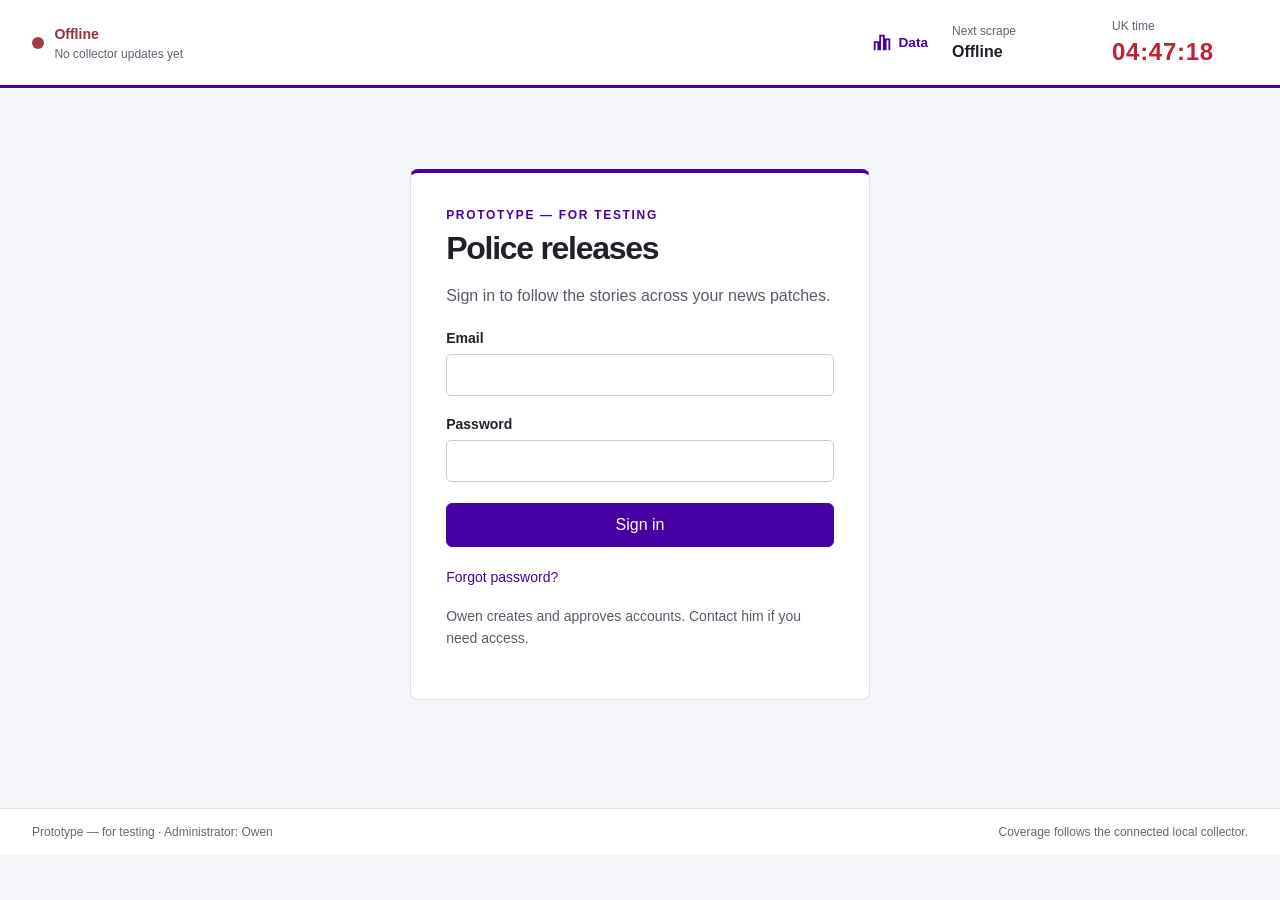
==== commit dd0aeb4e: "Add files via upload" ====
--- a/index.html
+++ b/index.html
@@ -1,5 +1,5 @@
 <!doctype html>
-<html lang="en" data-build="desk.89fe7b70238f.js"><head><meta charset="utf-8"><meta name="viewport" content="width=device-width,initial-scale=1"><meta name="referrer" content="no-referrer"><title>Police Checks</title>
+<html lang="en" data-build="desk.4c93003e8eb6.js"><head><meta charset="utf-8"><meta name="viewport" content="width=device-width,initial-scale=1"><meta name="referrer" content="no-referrer"><title>Police Checks</title>
 <meta name="theme-color" content="#4700a3">
 <meta name="apple-mobile-web-app-capable" content="yes">
 <meta name="mobile-web-app-capable" content="yes">
@@ -8,14 +8,14 @@
 <link rel="apple-touch-icon" sizes="180x180" href="./apple-touch-icon.png">
 <link rel="icon" type="image/png" sizes="32x32" href="./favicon-32.png">
 <link rel="manifest" href="./manifest.webmanifest">
-<link rel="stylesheet" href="./vendor/leaflet.css"><link rel="stylesheet" href="./desk.682e2e1c556a.css"></head>
+<link rel="stylesheet" href="./vendor/leaflet.css"><link rel="stylesheet" href="./desk.636036e1f6dd.css"></head>
 <body>
 <header><div id="health" class="health offline" role="status" aria-live="polite"><span class="health-dot"></span><span><strong id="health-label">Offline</strong><small id="health-detail">Not connected yet</small></span></div><a class="data-nav" href="./data.html" aria-label="Release data and statistics" title="Release data and statistics"><svg viewBox="0 0 24 24" width="22" height="22" aria-hidden="true"><path d="M4 20V11h4v9M10 20V4h4v16M16 20V8h4v12" fill="none" stroke="currentColor" stroke-width="2"/></svg><span>Data</span></a><div class="desk-timing" aria-label="Collector timing"><div class="timing-item"><small>Next scrape</small><strong id="next-scrape">Offline</strong></div><div class="timing-item"><small>UK time</small><time id="current-time">--:--:--</time></div></div><div id="account" hidden><span id="email"></span><button id="open-password">Change password</button><button id="signout">Sign out</button></div></header>
 <section id="auth" class="auth-panel"><div class="eyebrow">PROTOTYPE — FOR TESTING</div><h1>Police releases</h1><p>Sign in to follow the stories across your news patches.</p><div id="setup" class="notice" hidden>This desk is awaiting its Supabase connection. Account access will be available once setup is complete.</div><form id="auth-form"><label>Email<input id="auth-email" type="email" autocomplete="email" required></label><label>Password<input id="password" type="password" minlength="12" autocomplete="current-password" required></label><button class="primary" id="auth-submit">Sign in</button></form><p id="auth-message" role="status" aria-live="polite"></p><div class="auth-actions"><button id="forgot" class="text-button">Forgot password?</button></div><p class="muted fine">Owen creates and approves accounts. Contact him if you need access.</p></section>
 <section id="waiting" class="auth-panel" hidden><div class="eyebrow">ACCOUNT ACCESS</div><h1 id="waiting-title">Awaiting approval</h1><p id="waiting-detail">Your account is signed in. Owen, the administrator, needs to approve access before you can read releases.</p><p id="verification-note" class="notice">Expect a verification email from <strong>Supabase Auth</strong>. Check your spam or junk folder if it has not arrived. If you have already verified your email, you are just waiting for Owen’s approval.</p><button id="check-access" class="primary">Check access</button><p id="waiting-message" role="status"></p></section>
 <main id="desk" hidden>
 <aside id="coverage-filters"><div class="aside-heading"><h2>Your coverage</h2><button id="reset" class="text-button">Reset</button></div><button id="all" class="view-button active">All releases</button><button id="review" class="view-button">Needs location review</button><button id="outside" class="view-button">Outside mapped patches</button><div class="divider"></div><div class="aside-heading"><h2>Groups & patches</h2><button id="clear" class="text-button">Clear</button></div><p class="fine muted">Choose any combination. Matching releases appear once.</p><label class="sr-only" for="patch-search">Find a patch</label><input id="patch-search" type="search" placeholder="Find a patch…"><div id="patches"></div></aside>
-<section class="workspace"><div class="workspace-heading"><div><div class="eyebrow">POLICE RELEASES</div><h1 id="view-title">All releases</h1><p id="selection-label" class="muted">Across all patches</p></div><div class="feed-actions"><button id="mobile-filters" class="mobile-only" aria-haspopup="dialog" aria-controls="filter-dialog" aria-expanded="false">Filters</button><button id="refresh">↻ Refresh</button></div></div><div class="toolbar" id="release-filters"><label class="search"><span class="sr-only">Search releases</span><input id="query" type="search" placeholder="Search headline or release text…"></label><label>Period<select id="period"><option value="12">Last 12 hours</option><option value="24" selected>Last 24 hours</option><option value="168">Last 7 days</option><option value="720">Last 30 days</option><option value="0">All stored releases</option></select></label><label>Force<select id="force"><option value="">All forces</option></select></label></div><div class="results-heading"><span id="result-count" role="status">Loading releases…</span><span id="updated" class="muted"></span></div><p id="writing-summary" class="fine muted" hidden></p><div id="sync-status" class="notice" hidden></div><div id="error" class="notice error" role="alert" hidden></div><div class="results-layout"><section class="release-feed" aria-label="Police releases"><div id="releases"></div><button id="more" hidden>Load more releases</button><p class="fine muted">Locations are inferred from release text and your TSA boundaries. When no reliable place is found, force-area coverage puts the release in relevant patches without assigning a map pin. Check the original release when a location is uncertain.</p></section><section class="map-panel" aria-label="Release map"><div class="map-heading"><strong>Release map</strong><label><input id="show-overlays" type="checkbox" checked> TSA boundaries</label><button id="fit-map">Fit coverage</button></div><div id="map" role="region" aria-label="Map of releases and TSA patches"></div><p id="map-note" class="notice" role="status" hidden></p><div class="map-legend"><span><i class="key red"></i>Last 10 minutes</span><span><i class="key yellow"></i>Last hour</span><span><i class="key grey"></i>Older</span><span id="map-count"></span></div></section></div></section>
+<section class="workspace"><div class="workspace-heading"><div><div class="feed-tabs" role="group" aria-label="Feed type"><button type="button" data-feed="all" aria-pressed="true">All</button><button type="button" data-feed="police" aria-pressed="false">Police</button><button type="button" data-feed="rail" aria-pressed="false">Trains</button><button type="button" data-feed="flood" aria-pressed="false">Floods</button></div><h1 id="view-title">All releases</h1><p id="selection-label" class="muted">Across all patches</p></div><div class="feed-actions"><button id="mobile-filters" class="mobile-only" aria-haspopup="dialog" aria-controls="filter-dialog" aria-expanded="false">Filters</button><button id="refresh">↻ Refresh</button></div></div><div class="toolbar" id="release-filters"><label class="search"><span class="sr-only">Search releases</span><input id="query" type="search" placeholder="Search headline or release text…"></label><label>Period<select id="period"><option value="12">Last 12 hours</option><option value="24" selected>Last 24 hours</option><option value="168">Last 7 days</option><option value="720">Last 30 days</option><option value="0">All stored releases</option></select></label><label><span id="source-label">Force</span><select id="force"><option value="">All forces</option></select></label></div><p id="feed-scope" class="fine muted" hidden></p><div id="transport-status" class="transport-status" role="status" hidden></div><div class="results-heading"><span id="result-count" role="status">Loading releases…</span><span id="updated" class="muted"></span></div><p id="writing-summary" class="fine muted" hidden></p><div id="sync-status" class="notice" hidden></div><div id="error" class="notice error" role="alert" hidden></div><div class="results-layout"><section class="release-feed" aria-label="Police releases"><div id="releases"></div><button id="more" hidden>Load more releases</button><p class="fine muted">Locations are inferred from release text and your TSA boundaries. When no reliable place is found, force-area coverage puts the release in relevant patches without assigning a map pin. Check the original release when a location is uncertain.</p><details id="transport-coverage" class="fine muted"><summary>Train and flood coverage &amp; sources</summary><p>Trains: more than half of the next departures checked must be delayed or cancelled. Selected stations only; this is not a nationwide list of every disrupted service. National Rail live departure board data.</p><p>Monitored stations: Manchester Piccadilly, Manchester Victoria, Manchester Airport, Liverpool Lime Street, Liverpool Central, Leeds, Birmingham New Street, Preston, Carlisle, Lancaster, Blackpool North, Bolton, Wigan North Western, Stockport, Sheffield, Doncaster, York, Hull, Newcastle, Middlesbrough, Nottingham, Derby, Leicester, Coventry, Wolverhampton, Stoke-on-Trent, Crewe, Chester, Southampton Central, Bournemouth, Portsmouth & Southsea, Brighton, Reading, Oxford, Gatwick Airport, London Euston, London King's Cross, London Paddington, London Waterloo, London Liverpool Street, London Victoria, Bristol Temple Meads, Cardiff Central, Swansea, Newport (South Wales), Exeter St Davids, Plymouth, Norwich, Ipswich, Cambridge, Peterborough, Edinburgh Waverley, Glasgow Central, Glasgow Queen Street, Aberdeen, Dundee, Inverness.</p><p>Floods: warning and severe-warning levels only in England, Scotland and Wales. A map dot represents a warning area, not the extent of flooding. Public lists are checked every 15 minutes in Scotland and Wales. Current warnings stay in the feed until a successful check shows they are no longer listed. Check the original source for the latest advice.</p><p><a href="https://environment.data.gov.uk/flood-monitoring/doc/reference" target="_blank" rel="noopener noreferrer">Environment Agency</a>: this uses Environment Agency flood and river level data from the real-time data API (Beta). <a href="https://www.sepa.org.uk/environment/environmental-data" target="_blank" rel="noopener noreferrer">SEPA warning areas</a>: © SEPA 2024, Open Government Licence 3.0. <a href="https://datamap.gov.wales/layers/inspire-nrw%3ANRW_FLOOD_WARNING" target="_blank" rel="noopener noreferrer">Natural Resources Wales</a>: Contains Natural Resources Wales information © Natural Resources Wales and Database Right. All rights Reserved. Contains Ordnance Survey Data. Ordnance Survey Licence number AC0000849444. Crown Copyright and Database Right.</p></details></section><section class="map-panel" aria-label="Release map"><div class="map-heading"><strong>Release map</strong><label><input id="show-overlays" type="checkbox" checked> TSA boundaries</label><button id="fit-map">Fit coverage</button></div><div id="map" role="region" aria-label="Map of releases and TSA patches"></div><p id="map-note" class="notice" role="status" hidden></p><div class="map-legend"><span><i class="key red"></i>Last 10 minutes</span><span><i class="key yellow"></i>Last hour</span><span><i class="key grey"></i>Older</span><span id="map-count"></span></div></section></div></section>
 <section id="admin" hidden><h2>Account access &amp; writing</h2><p class="muted">Create confirmed accounts without a verification email, then approve or revoke access, set allowed shifts and blocked dates, enable each writing option, and set the combined daily request limit. Zero disables new requests. Limits reset at midnight UK time; attempted API requests count even if they fail.</p><details id="create-account"><summary>Create an account</summary><p class="fine muted">Set a temporary password of at least 12 characters and share it with the person through a secure channel. Their account is confirmed and approved immediately. They can change their password after signing in.</p><form id="create-account-form"><label>Email<input id="new-account-email" type="email" autocomplete="off" maxlength="254" required></label><label>Temporary password<input id="new-account-password" type="password" minlength="12" maxlength="128" autocomplete="new-password" required></label><button id="create-account-submit" class="primary" type="submit">Create account</button></form><p id="create-account-message" class="fine" role="status"></p></details><div id="members"></div><p id="admin-message" role="status"></p></section>
 </main>
 <dialog id="filter-dialog" aria-labelledby="filter-dialog-title"><div class="filter-dialog-heading"><h2 id="filter-dialog-title">Filters</h2><button id="close-filters" autofocus>Done</button></div><div id="mobile-search-slot"></div><div id="mobile-coverage-slot"></div><details id="mobile-admin-tools" hidden><summary>Account access &amp; writing</summary><div id="mobile-admin-slot"></div></details><div id="mobile-account-slot"></div></dialog>
@@ -23,5 +23,5 @@
 <dialog id="writing-menu" aria-labelledby="writing-menu-title"><div class="writing-dialog-heading"><h2 id="writing-menu-title">Story options</h2><button id="close-writing-menu" aria-label="Close story options">×</button></div><p id="writing-story"></p><div class="story-copy-actions"><button id="copy-story-headline">Copy headline</button><button id="copy-story-text">Copy text</button></div><p id="story-menu-message" class="fine" role="status" aria-live="polite"></p><div id="writing-actions"><p id="writing-source-note" class="fine muted"></p><button id="write-web">Write web</button><button id="write-copy">Write copy</button><p id="writing-allowance" class="fine muted"></p></div></dialog>
 <dialog id="writing-dialog" aria-labelledby="draft-title"><div class="writing-dialog-heading"><h2 id="draft-title">Write a draft</h2><button id="close-draft">Close</button></div><p id="draft-source-title"></p><p class="fine muted">AI draft — check against the original release before use.</p><p id="draft-allowance" class="fine muted"></p><p id="draft-message" role="status" aria-live="polite"></p><label class="sr-only" for="draft-output">Draft text — editable</label><textarea id="draft-output" spellcheck="true" hidden></textarea><div id="web-draft-fields" hidden><div class="web-field"><div><label for="web-headline">Headline</label><button id="copy-web-headline">Copy headline</button></div><textarea id="web-headline" rows="2" spellcheck="true"></textarea></div><div class="web-field"><div><label for="web-subheading">Subheading</label><button id="copy-web-subheading">Copy subheading</button></div><textarea id="web-subheading" rows="2" spellcheck="true"></textarea></div><div class="web-field"><div><label for="web-body">Body text</label><button id="copy-web-body">Copy body</button></div><textarea id="web-body" rows="14" spellcheck="true"></textarea></div></div><div class="draft-actions"><button id="draft-copy" class="primary" hidden>Copy text</button><button id="draft-check" hidden>Check request</button><button id="draft-again" hidden>New version · 1 request</button></div></dialog>
 <footer>Prototype — for testing · Administrator: Owen <span>Coverage follows the connected local collector.</span></footer>
-<script src="./config.js?v=desk.89fe7b70238f.js"></script><script src="./vendor/supabase.js"></script><script src="./vendor/leaflet.js"></script><script type="module" src="./desk.89fe7b70238f.js"></script>
+<script src="./config.js?v=desk.4c93003e8eb6.js"></script><script src="./vendor/supabase.js"></script><script src="./vendor/leaflet.js"></script><script type="module" src="./desk.4c93003e8eb6.js"></script>
 </body></html>
--- a/desk.636036e1f6dd.css
+++ b/desk.636036e1f6dd.css
@@ -0,0 +1,155 @@
+:root{font-family:Arial,Helvetica,sans-serif;color:#20202b;background:#f5f6f9;font-synthesis:none;font-size:16px;--purple:#4700a3;--teal:#007e79;--border:#dfe2e9}*{box-sizing:border-box}[hidden]{display:none!important}body{margin:0}button,input,select{font:inherit}button,a,input,select{touch-action:manipulation}button{cursor:pointer;border:1px solid var(--border);background:white;color:#333343;padding:.65rem .9rem;border-radius:6px;line-height:1.3}button:hover{border-color:var(--purple);color:var(--purple)}button:disabled{opacity:.55;cursor:wait}button.primary{background:var(--purple);color:white;border-color:var(--purple)}input,select{border:1px solid #c8cdd7;border-radius:5px;padding:.75rem;background:white;color:#20202b;max-width:100%;min-width:0}input:focus,select:focus,button:focus-visible,a:focus-visible{outline:3px solid #00b5a6;outline-offset:3px}header{height:88px;background:white;border-bottom:3px solid var(--purple);padding:0 2rem;display:flex;align-items:center;justify-content:space-between;gap:1rem}.brand{display:flex;gap:.85rem;align-items:center;text-decoration:none;color:var(--purple);font-weight:800;letter-spacing:.1em}.brand small{display:block;font-size:.75rem;letter-spacing:.16em;color:#686573;margin-top:.2rem}.brand-icon{background:var(--purple);border-radius:4px;color:white;width:40px;height:40px;display:grid;place-items:center;font-size:1.6rem}#account{display:flex;gap:1rem;align-items:center;font-size:.875rem}h1{font-size:2rem;letter-spacing:-.04em;margin:.5rem 0 .7rem}h2{font-size:1rem;margin:.4rem 0}.eyebrow{font-weight:700;letter-spacing:.14em;font-size:.75rem;color:var(--purple)}p{line-height:1.6}.muted{color:#636572}.fine{font-size:.875rem}.auth-panel{max-width:460px;margin:9vh auto 12vh;background:white;border:1px solid var(--border);border-top:4px solid var(--purple);padding:2.2rem;border-radius:8px}.auth-panel>p{color:#5b5a69}.auth-panel label{display:block;font-size:.875rem;font-weight:600;margin:1.3rem 0}.auth-panel input{display:block;width:100%;margin-top:.5rem}.auth-panel .primary{width:100%}.auth-actions{display:flex;justify-content:space-between;gap:.6rem}.text-button{border:0;background:transparent;padding:.3rem 0;color:var(--purple);font-size:.875rem}.notice{padding:1rem;background:#f1ebfc;border-left:3px solid var(--purple);font-size:.875rem;line-height:1.5;margin:1rem 0}.notice.error{border-color:#b03044;background:#fff0f1;color:#802434}main{display:grid;grid-template-columns:280px minmax(0,1fr);max-width:1600px;margin:auto;min-height:calc(100vh - 150px)}aside{background:white;border-right:1px solid var(--border);padding:1.5rem;min-width:0}.aside-heading{display:flex;justify-content:space-between;align-items:center;gap:.7rem}.view-button{display:block;width:100%;border:0;text-align:left;margin-top:.35rem;font-size:.875rem}.view-button.active{background:#eee7fa;color:var(--purple);font-weight:700;box-shadow:inset 3px 0 var(--purple)}.divider{border-top:1px solid var(--border);margin:1.5rem 0}#patch-search{width:100%;font-size:.875rem}details.group{border-bottom:1px solid var(--border);padding:.85rem 0}summary{cursor:pointer;font-size:.875rem;font-weight:600;line-height:1.5}.group label{display:flex;align-items:flex-start;gap:.6rem;font-size:.875rem;margin:.85rem 0;line-height:1.5}.group input[type=checkbox]{margin-top:.2rem;accent-color:var(--purple);width:17px;height:17px;flex-shrink:0}.group .group-label{font-weight:700}.workspace{padding:2rem 2.2rem;min-width:0}.workspace-heading{display:flex;justify-content:space-between;align-items:flex-start;gap:1rem}.workspace-heading p{margin:0 0 1.5rem}.toolbar{display:flex;gap:1rem;align-items:end;flex-wrap:wrap;background:white;border:1px solid var(--border);padding:1rem;border-radius:7px}.toolbar label{font-size:.875rem;color:#535563}.toolbar select{display:block;margin-top:.3rem;font-size:.875rem}.toolbar .search{flex:1 1 240px}.search input{width:100%}.results-heading{display:flex;justify-content:space-between;gap:1rem;margin:1.6rem 0 1rem;font-size:.875rem}.release{background:white;border:1px solid var(--border);border-left:3px solid #b4a1d2;border-radius:5px;padding:1.4rem;margin-bottom:.8rem}.release.recent{border-left-color:#009c90}.release-meta{display:flex;flex-wrap:wrap;gap:.6rem;color:#656374;font-size:.875rem;align-items:center}.release h2{font-size:1.15rem;line-height:1.4;margin:.65rem 0}.release h2 a{color:#292139;text-decoration:none}.release h2 a:hover{text-decoration:underline;color:var(--purple)}.tags{display:flex;gap:.4rem;flex-wrap:wrap;margin:.8rem 0}.tag{background:#ede7f6;color:#542891;padding:.3rem .5rem;border-radius:4px;font-size:.75rem}.tag.review{background:#fff2d7;color:#775714}.release p{font-size:1rem;max-width:85ch}.release details{margin-top:1rem}.release pre{white-space:pre-wrap;font:inherit;font-size:1rem;line-height:1.65;max-height:500px;overflow:auto}.location-evidence{font-size:.875rem;color:#60606c;margin-top:.7rem}.empty{text-align:center;padding:4rem 1rem;border:1px dashed #c8cbd4;border-radius:8px;background:white}.empty h2{font-size:1.25rem}#more{display:block;margin:1.2rem auto}#admin{grid-column:2;background:white;margin:0 2.2rem 2rem;padding:1.5rem;border:1px solid var(--border);border-radius:6px}.member{display:flex;align-items:center;justify-content:space-between;gap:1rem;padding:.75rem 0;border-bottom:1px solid var(--border);overflow-wrap:anywhere}.member small{display:block;color:#636572;margin-top:.4rem}footer{display:flex;justify-content:space-between;gap:1rem;padding:1rem 2rem;font-size:.75rem;color:#666679;border-top:1px solid var(--border);background:white}.sr-only{position:absolute;width:1px;height:1px;overflow:hidden;clip:rect(0,0,0,0)}@media(max-width:900px){main{grid-template-columns:230px minmax(0,1fr)}.workspace{padding:1.4rem}aside{padding:1rem}.toolbar{gap:.7rem}#admin{margin:0 1.4rem 1.4rem}}@media(max-width:650px){header{height:auto;min-height:80px;padding:1rem;flex-wrap:wrap}#account{width:100%;justify-content:space-between}#email{overflow-wrap:anywhere}main{display:block}aside{border-right:0;border-bottom:1px solid var(--border)}#patches{max-height:270px;overflow:auto}.workspace{padding:1.2rem}.toolbar label{flex:1 1 140px}.toolbar select{width:100%}.auth-panel{margin:2rem 1rem;padding:1.5rem}.workspace-heading h1{font-size:1.7rem}.results-heading{flex-wrap:wrap}#admin{margin:1rem}.member{flex-wrap:wrap}footer{padding:1rem;flex-wrap:wrap}.auth-actions{flex-wrap:wrap}}
+
+header{position:sticky;top:0;z-index:1200}.health{display:flex;align-items:center;gap:.65rem;margin-left:auto;margin-right:1rem}.health strong{font-size:.875rem}.health small{display:block;font-size:.75rem;color:#5f6270;margin-top:.25rem}.health-dot{width:12px;height:12px;border-radius:50%;background:#a73a48}.health.online .health-dot{background:#008d73}.health.online strong{color:#006d59}.health.offline strong{color:#96303e}.map-panel{border:1px solid var(--border);border-radius:7px;overflow:hidden;background:white;margin-bottom:1.5rem}.map-heading{display:flex;align-items:center;gap:1rem;padding:.85rem 1rem;font-size:.875rem;flex-wrap:wrap}.map-heading label{margin-left:auto}.map-heading button{font-size:.875rem;padding:.4rem .6rem}#map{height:440px;background:#e9eef3}.map-legend{display:flex;flex-wrap:wrap;gap:1rem;padding:.8rem 1rem;font-size:.75rem;line-height:1.5}.key{display:inline-block;width:9px;height:9px;border-radius:50%;margin-right:5px}.red{background:#d62b46}.yellow{background:#c38a03}.grey{background:#747586}.leaflet-popup-content{font:14px/1.5 Arial,sans-serif;max-width:260px}.leaflet-popup-content a{font-weight:700;color:var(--purple)}.leaflet-popup-content small{display:block;margin-top:.5rem}.leaflet-control-attribution{font-size:11px}#map-count{color:#636572;margin-left:auto}@media(max-width:650px){.health{margin:0 0 0 auto}#map{height:340px}.health-detail{max-width:140px}.map-heading label{margin-left:0}header{position:sticky}.brand small{font-size:.65rem}.brand{font-size:.9rem}}
+
+/* Release list and a persistent compact map. */
+.results-layout{display:grid;grid-template-columns:minmax(0,1.45fr) minmax(270px,1fr);gap:1.2rem;align-items:start}
+.release-feed{min-width:0}.release-feed .release{padding:1.1rem}.release{scroll-margin-top:calc(var(--header-height,88px) + 1rem)}
+.map-panel{position:sticky;top:calc(var(--header-height,88px) + 1rem);margin-bottom:0;background:#17212e;border-color:#344052;color:#e2e8ef;z-index:500}
+.map-heading{padding:.8rem;gap:.6rem}.map-heading label{font-size:.875rem;margin-left:0}.map-heading button{background:#233140;color:#e2e8ef;border-color:#47576b}
+#map{height:clamp(240px,45dvh,380px);background:#101923}
+.map-legend{padding:.75rem;gap:.5rem .8rem;color:#c2cbd6}#map-count{margin-left:0;width:100%;color:#a9b6c6}
+.basemap-label{background:none;border:0;text-align:center;color:#91a0b2;font:12px/18px Arial,sans-serif;text-shadow:0 1px 3px #101923,0 0 4px #101923}
+.map-panel .leaflet-control-attribution{background:rgba(16,25,35,.9);color:#acb7c5}.map-panel .leaflet-control-attribution a{color:#c9c1e7}
+.map-panel .leaflet-bar a{background:#233140;color:#e2e8ef;border-color:#47576b}.map-panel .leaflet-bar a:hover{background:#35465b}
+.leaflet-popup-content time{display:block;color:#636572;font-size:.8rem;margin:.5rem 0}
+@media(max-width:1050px){.workspace{padding:1.3rem}.results-layout{grid-template-columns:minmax(0,1fr) minmax(240px,.85fr);gap:.8rem}.map-heading{gap:.5rem}.map-heading strong{width:100%}}
+@media(max-width:650px){.results-layout{display:flex;flex-direction:column}.release-feed{width:100%}.map-panel{order:-1;width:100%;top:calc(var(--header-height,88px) + .5rem);margin-bottom:.8rem}#map{height:clamp(140px,22dvh,200px)}.map-heading strong{width:auto}.map-legend{padding:.4rem .75rem;gap:.3rem .8rem}#map-count{width:auto}.release{scroll-margin-top:calc(var(--header-height,88px) + 340px)}}
+
+header .health{margin-left:0;margin-right:auto}
+
+/* Keep the map beside the feed on tablet and desktop widths. */
+@media(min-width:651px) and (max-width:1100px){
+ main{grid-template-columns:minmax(0,1fr)}
+ aside{border-right:0;border-bottom:1px solid var(--border)}
+ aside #patches{max-height:180px;overflow:auto}
+ aside .divider{margin:.65rem 0}
+ aside .view-button{display:inline-block;width:auto}
+ aside #patch-search{max-width:320px}
+ #admin{grid-column:1}
+ .results-layout{display:grid;grid-template-columns:minmax(0,1fr) minmax(260px,.8fr);align-items:start}
+ .map-panel{position:sticky;top:calc(var(--header-height,88px) + 1rem);align-self:start}
+}
+@media(min-width:1101px){.results-layout{grid-template-columns:minmax(0,1.45fr) minmax(290px,1fr)}}
+
+.release-time{display:inline-flex;flex-wrap:wrap;align-items:center;gap:.5rem}.release-age{display:inline-block;border-radius:4px;padding:.2rem .4rem;background:#eee7fa;color:#4700a3;font-size:.8rem;font-weight:600;white-space:nowrap}
+
+/* The age band contains the metadata and headline; release text stays white. */
+.release-feed .release{padding:0;border:1px solid var(--border);background:#fff;overflow:hidden}
+.release-banner{padding:1rem 1.1rem;background:#fff;color:#292139;border-bottom:1px solid var(--border)}
+.release-banner .release-meta{color:inherit}
+.release-banner h2{margin:.65rem 0 0}
+.release-banner h2 a,.release-banner h2 a:hover{color:inherit}
+.release-banner[data-freshness="fresh"]{background:#bd2337;color:#fff;border-bottom-color:transparent;animation:release-flash 2s steps(1,end) infinite}
+.release-banner[data-freshness="recent"]{background:#f39a38;color:#2c1904;border-bottom-color:transparent}
+.release-banner[data-freshness="fresh"] .release-age{background:rgba(255,255,255,.18);color:#fff}
+.release-banner[data-freshness="recent"] .release-age{background:rgba(0,0,0,.09);color:#2c1904}
+.release-banner a:focus-visible{outline-color:currentColor}
+.release-body{padding:.65rem 1.1rem 1.1rem;background:#fff;color:#20202b}
+@keyframes release-flash{0%,100%{background-color:#bd2337}50%{background-color:#89172b}}
+@media(prefers-reduced-motion:reduce){.release-banner[data-freshness="fresh"]{animation:none}}
+
+/* Always-visible schedule and UK clock; :40 through :59 is the red period. */
+header{height:auto;min-height:88px;padding-top:.85rem;padding-bottom:.85rem;flex-wrap:wrap}
+.desk-timing{display:flex;gap:1.5rem;align-items:center}
+.timing-item{display:flex;flex-direction:column;gap:.3rem;min-width:8.5rem}
+.timing-item small{font-size:.75rem;color:#5f6270}
+.timing-item strong,.timing-item time{font-size:1rem;font-weight:700;font-variant-numeric:tabular-nums;white-space:nowrap}
+#current-time{font-size:1.5rem;letter-spacing:.03em;color:#292139}
+#current-time.deadline{color:#bd2337}
+#account{min-width:0}#email{overflow-wrap:anywhere}
+@media(max-width:650px){.desk-timing{gap:1rem;margin-left:auto}.timing-item{min-width:0}.timing-item strong{font-size:.875rem}#current-time{font-size:1.2rem}header{gap:.75rem}.health small{max-width:135px}}
+
+/* Phone layout: a single feed with the shared filters tucked into a dialog. */
+.mobile-only{display:none}.feed-actions{display:flex;align-items:center;gap:.5rem;flex-shrink:0}
+#filter-dialog{width:min(460px,calc(100vw - 1rem));max-width:none;max-height:calc(100dvh - 1rem);padding:0;border:1px solid var(--border);border-radius:12px;color:#20202b;background:#fff;overscroll-behavior:contain}
+#filter-dialog::backdrop{background:rgba(16,25,35,.55)}
+.filter-dialog-heading{display:flex;justify-content:space-between;align-items:center;gap:1rem;padding:.8rem 1rem;border-bottom:1px solid var(--border);position:sticky;top:0;background:white;z-index:1}
+.filter-dialog-heading h2{font-size:1.15rem}.filter-dialog-heading button{min-height:44px;color:var(--purple);font-weight:700}
+#filter-dialog .toolbar{border:0;border-radius:0;padding:1rem;gap:.8rem;margin:0;border-bottom:1px solid var(--border)}
+#filter-dialog .toolbar .search{flex:1 1 100%}#filter-dialog .toolbar label{flex:1 1 140px}#filter-dialog .toolbar select{width:100%}
+#filter-dialog aside{padding:1rem;border:0}#filter-dialog aside .view-button{display:block;width:100%;min-height:44px}
+#filter-dialog #patches{max-height:none;overflow:visible}#filter-dialog #patch-search{max-width:none;width:100%;font-size:1rem}
+#filter-dialog input,#filter-dialog select{font-size:1rem}#filter-dialog .group label{min-height:36px;align-items:center}
+#mobile-account-slot:not(:empty){padding:1rem;border-top:1px solid var(--border)}#filter-dialog #account{width:100%;display:flex;justify-content:space-between;flex-wrap:wrap;gap:.75rem}
+#filter-dialog #account button{min-height:44px}#mobile-admin-tools{margin:0 1rem 1rem;border-top:1px solid var(--border);padding-top:1rem}
+#mobile-admin-tools>summary{min-height:44px}#filter-dialog #admin{margin:0;padding:0;border:0}#filter-dialog #admin>h2{display:none}
+body.filters-open{overflow:hidden}
+@media(max-width:760px), (max-width:1000px) and (pointer:coarse) and (max-height:500px){
+ .mobile-only{display:inline-flex;align-items:center;justify-content:center}
+ header{min-height:64px;padding:.65rem .75rem;gap:.5rem;flex-wrap:nowrap}
+ header .health{gap:.4rem;margin:0 auto 0 0;flex-shrink:0}#health-detail{display:none}.health strong{font-size:.8rem}.health-dot{width:9px;height:9px}
+ .desk-timing{gap:.8rem;margin-left:0}.timing-item{min-width:0;gap:.2rem}.timing-item small{font-size:.7rem}.timing-item strong{font-size:.8rem}#current-time{font-size:1.1rem}
+ #desk{display:block;min-height:calc(100dvh - 120px)}.workspace{padding:.8rem}
+ .workspace-heading{align-items:center;gap:.5rem;margin-bottom:.4rem}.workspace-heading .eyebrow{display:none}.workspace-heading>div:first-child{min-width:0}
+ .workspace-heading h1{font-size:1.2rem;letter-spacing:-.02em;line-height:1.3;margin:.2rem 0;overflow-wrap:anywhere}
+ #selection-label{display:none}.feed-actions{gap:.35rem}.feed-actions button{min-height:44px;padding:.5rem .6rem;font-size:.875rem}
+ .results-heading{margin:.7rem 0;font-size:.8rem}#updated{display:none}
+ .results-layout{display:block}.map-panel{display:none}.release-feed{width:100%}
+ .release{scroll-margin-top:calc(var(--header-height,64px) + .75rem)}.release-banner{padding:.9rem}.release-body{padding:.5rem .9rem .9rem}
+ .release-meta{font-size:.8rem;gap:.5rem}.release-time{gap:.35rem}.release h2{font-size:1.05rem}.release-body>p{font-size:.95rem}
+ .release-feed>p{display:none}footer{padding:.8rem;font-size:.7rem;display:block}footer>span{display:none}
+}
+
+@media(max-width:760px), (max-width:1000px) and (pointer:coarse) and (max-height:500px){
+ header:has(>#account:not([hidden])){flex-wrap:wrap}header>#account{width:100%;justify-content:space-between}header>#account button{min-height:44px}
+}
+
+/* Compact cards on every screen: reveal the complete release with More. */
+.release-heading{display:block;margin-top:.45rem}
+.release-heading h2{min-width:0;margin:0;overflow-wrap:anywhere}
+.release-toggle{display:block;width:fit-content;min-width:0;min-height:24px;margin-top:.2rem;padding:0;font-size:.8rem;font-weight:600;line-height:1.5;background:transparent;color:inherit;border:0;border-radius:0;text-decoration:underline;text-underline-offset:2px}
+.release-toggle:hover{color:inherit;background:transparent;text-decoration-thickness:2px}
+.release-toggle:focus-visible{outline-color:currentColor}
+.story-actions{margin-left:auto;background:transparent;color:inherit;border:0;font-size:1.4rem;line-height:1;padding:.2rem .45rem;min-width:36px;min-height:32px}
+.story-actions:hover{background:rgba(0,0,0,.08);color:inherit}.story-actions:focus-visible{outline-color:currentColor}
+#writing-menu,#writing-dialog{border:1px solid var(--border);border-radius:10px;color:#20202b;background:white;padding:1rem;max-height:calc(100dvh - 2rem);max-width:calc(100vw - 1rem);overscroll-behavior:contain}
+#writing-menu{width:300px}#writing-dialog{width:850px}
+#writing-menu::backdrop{background:rgba(16,25,35,.15)}#writing-dialog::backdrop{background:rgba(16,25,35,.55)}
+.writing-dialog-heading{display:flex;justify-content:space-between;align-items:center;gap:1rem}.writing-dialog-heading h2{font-size:1.1rem}.writing-dialog-heading button{min-height:40px}
+#writing-story,#draft-source-title{font-weight:600;overflow-wrap:anywhere;margin:.7rem 0}
+.story-copy-actions{display:grid;grid-template-columns:1fr 1fr;gap:.45rem;margin:.8rem 0 .35rem}
+.story-copy-actions button{min-height:44px}
+#writing-actions>button{display:block;width:100%;text-align:left;margin:.4rem 0;min-height:44px}
+#story-menu-message{min-height:1.25em;margin:.25rem 0 .65rem}
+#draft-output{display:block;width:100%;min-height:40dvh;resize:vertical;border:1px solid var(--border);border-radius:5px;padding:1rem;font:inherit;font-size:1rem;line-height:1.65;color:#20202b;background:#fff}
+#draft-output:focus{outline:3px solid #00b5a6;outline-offset:2px}.draft-actions{display:flex;flex-wrap:wrap;gap:.6rem;margin-top:1rem}
+.member{flex-wrap:wrap}.writing-permissions{display:flex;align-items:center;gap:1rem;flex-wrap:wrap;width:100%;padding:.5rem 0}
+.writing-permissions label{display:flex;align-items:center;gap:.4rem;font-size:.875rem}.writing-permissions input[type=checkbox]{accent-color:var(--purple);width:18px;height:18px}
+.writing-permissions input[type=number]{width:85px;padding:.5rem}.writing-permissions small{margin:0}.writing-permissions button{font-size:.875rem}
+@media(max-width:760px){#writing-dialog{padding:.85rem;width:calc(100vw - 1rem)}.story-actions{min-height:36px}#draft-output{padding:.65rem}.draft-actions button{min-height:44px}}
+.release pre.release-text{max-height:none;overflow:visible;overflow-wrap:anywhere;margin:.85rem 0;font:inherit;font-size:1rem;line-height:1.6;white-space:pre-wrap}
+.release-feed .release-banner{padding:.75rem .9rem}
+@media(max-width:760px), (max-width:1000px) and (pointer:coarse) and (max-height:500px){
+ .release pre.release-text{font-size:.95rem}
+}
+
+.web-field{margin:1rem 0}.web-field>div{display:flex;align-items:center;justify-content:space-between;gap:.5rem;margin-bottom:.5rem}.web-field label{font-weight:600}.web-field button{min-height:40px;font-size:.875rem}
+.web-field textarea{display:block;width:100%;resize:vertical;border:1px solid var(--border);border-radius:5px;padding:.7rem;font:inherit;line-height:1.6;color:#20202b;background:white}.web-field textarea:focus{outline:3px solid #00b5a6;outline-offset:2px}
+
+/* Account shift controls share the admin panel on desktop and in mobile Filters. */
+.access-controls{width:100%;padding:.75rem 0;border-top:1px solid var(--border,#ddd)}
+.access-pause{margin-left:1rem}.access-editor{margin-top:.7rem}.access-editor summary{cursor:pointer;font-weight:600;padding:.5rem 0}
+.access-gate{display:flex;gap:.6rem;align-items:center;margin:.8rem 0}.access-gate input{width:18px;height:18px;flex:0 0 auto}
+.access-rule{border:1px solid var(--border,#ddd);border-radius:8px;padding:.8rem;margin:.7rem 0;display:flex;gap:.7rem;flex-wrap:wrap;min-width:0}
+.access-rule label{display:flex;flex-direction:column;gap:.3rem;min-width:0;flex:1 1 140px;font-size:.85rem}.access-rule input,.access-rule select{width:100%;min-width:0;box-sizing:border-box;padding:.5rem}
+.access-rule small{width:100%}.access-buttons{display:flex;gap:.5rem;flex-wrap:wrap}.access-buttons button{font-size:.85rem}.access-feedback{font-size:.875rem;margin:.4rem 0}
+@media(max-width:480px){.access-rule label{flex-basis:100%}.access-pause{margin:.5rem 0 .5rem .5rem}.access-gate{align-items:flex-start}}
+
+.data-nav{display:inline-flex;align-items:center;gap:.35rem;color:var(--purple);font-size:.85rem;font-weight:700;text-decoration:none;padding:.5rem;border-radius:6px;flex-shrink:0}.data-nav:hover{background:#f0e8fa}@media(max-width:760px){.data-nav span{display:none}.data-nav{padding:.4rem}.desk-timing{gap:.5rem}}
+
+#create-account{border:1px solid var(--border);border-radius:6px;padding:.8rem 1rem;margin:1rem 0 1.5rem;background:#faf9fc}
+#create-account summary{font-weight:700;color:var(--purple)}
+#create-account-form label,#password-form label{display:block;font-size:.875rem;font-weight:600;margin:.85rem 0}
+#create-account-form input,#password-form input{display:block;width:100%;margin-top:.35rem}
+#password-dialog{width:min(440px,calc(100vw - 2rem));border:1px solid var(--border);border-radius:8px;padding:1.25rem;box-shadow:0 12px 50px #14112540}
+#password-dialog::backdrop{background:#16131fb3}
+
+/* Additive feed controls; existing desktop/map and mobile layout remain intact. */
+.feed-tabs{display:flex;flex-wrap:wrap;gap:.35rem;margin-bottom:.65rem}
+.feed-tabs button{font-size:.85rem;padding:.35rem .75rem}
+.feed-tabs button[aria-pressed=true]{background:var(--purple);border-color:var(--purple);color:white}
+.transport-status{display:flex;flex-wrap:wrap;gap:.3rem .75rem;margin:.5rem 0;font-size:.75rem;color:#496052}
+.feed-health-warning{color:#8a5512}.incident-state{font-size:.75rem;margin:.5rem 0 .1rem;line-height:1.5}
+.incident-state.stale{font-weight:700}#feed-scope{margin:.4rem 0}
+@media(max-width:760px){.feed-tabs{gap:.25rem}.feed-tabs button{padding:.3rem .5rem;font-size:.8rem}.transport-status{font-size:.7rem}.workspace-heading .feed-tabs{display:flex}}
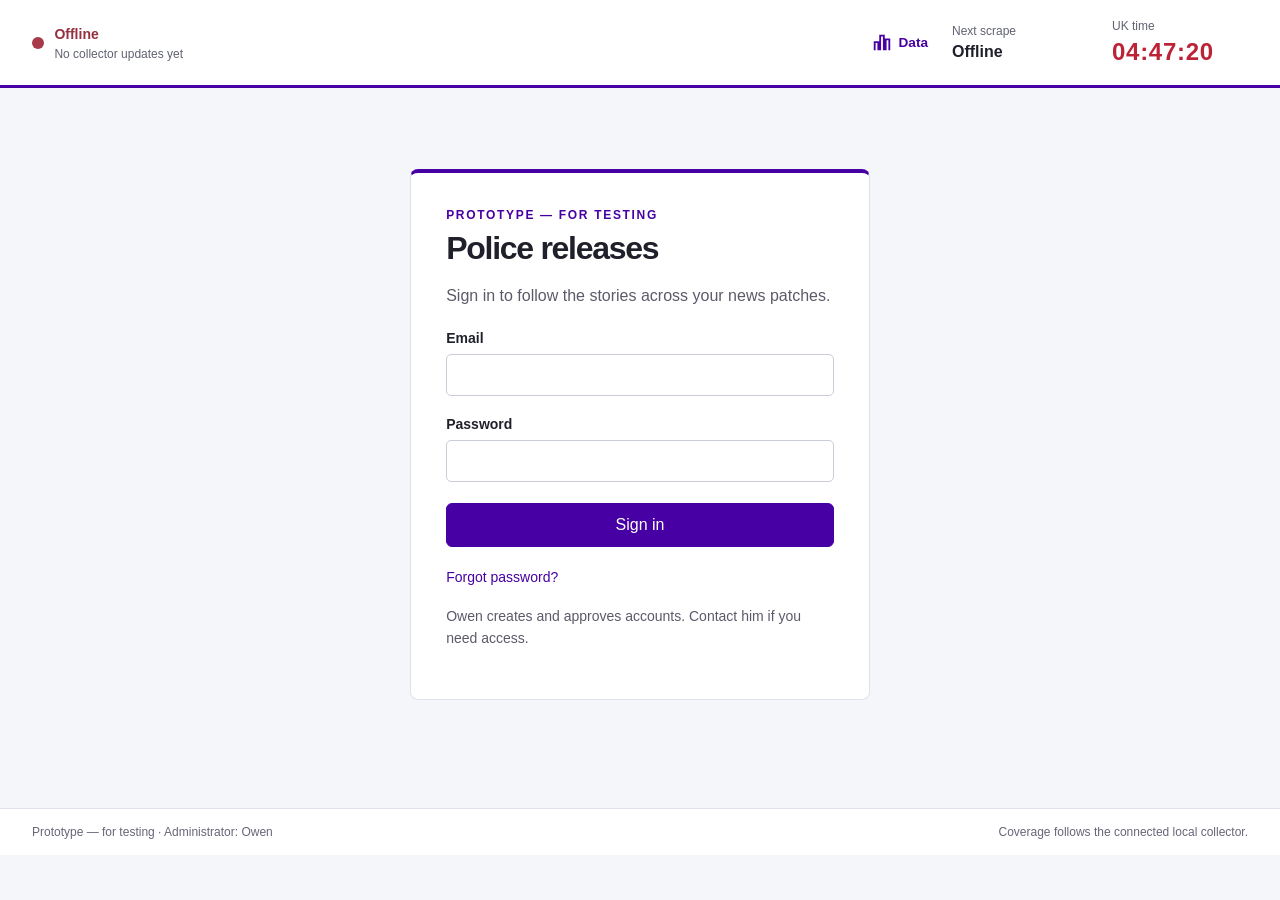
==== commit 84bbc3d2: "Add files via upload" ====
--- a/index.html
+++ b/index.html
@@ -1,5 +1,5 @@
 <!doctype html>
-<html lang="en" data-build="desk.4c93003e8eb6.js"><head><meta charset="utf-8"><meta name="viewport" content="width=device-width,initial-scale=1"><meta name="referrer" content="no-referrer"><title>Police Checks</title>
+<html lang="en" data-build="desk.9dac8e18dc83.js"><head><meta charset="utf-8"><meta name="viewport" content="width=device-width,initial-scale=1"><meta name="referrer" content="no-referrer"><title>Police Checks</title>
 <meta name="theme-color" content="#4700a3">
 <meta name="apple-mobile-web-app-capable" content="yes">
 <meta name="mobile-web-app-capable" content="yes">
@@ -8,14 +8,14 @@
 <link rel="apple-touch-icon" sizes="180x180" href="./apple-touch-icon.png">
 <link rel="icon" type="image/png" sizes="32x32" href="./favicon-32.png">
 <link rel="manifest" href="./manifest.webmanifest">
-<link rel="stylesheet" href="./vendor/leaflet.css"><link rel="stylesheet" href="./desk.636036e1f6dd.css"></head>
+<link rel="stylesheet" href="./vendor/leaflet.css"><link rel="stylesheet" href="./desk.db52b8560bc1.css"></head>
 <body>
 <header><div id="health" class="health offline" role="status" aria-live="polite"><span class="health-dot"></span><span><strong id="health-label">Offline</strong><small id="health-detail">Not connected yet</small></span></div><a class="data-nav" href="./data.html" aria-label="Release data and statistics" title="Release data and statistics"><svg viewBox="0 0 24 24" width="22" height="22" aria-hidden="true"><path d="M4 20V11h4v9M10 20V4h4v16M16 20V8h4v12" fill="none" stroke="currentColor" stroke-width="2"/></svg><span>Data</span></a><div class="desk-timing" aria-label="Collector timing"><div class="timing-item"><small>Next scrape</small><strong id="next-scrape">Offline</strong></div><div class="timing-item"><small>UK time</small><time id="current-time">--:--:--</time></div></div><div id="account" hidden><span id="email"></span><button id="open-password">Change password</button><button id="signout">Sign out</button></div></header>
 <section id="auth" class="auth-panel"><div class="eyebrow">PROTOTYPE — FOR TESTING</div><h1>Police releases</h1><p>Sign in to follow the stories across your news patches.</p><div id="setup" class="notice" hidden>This desk is awaiting its Supabase connection. Account access will be available once setup is complete.</div><form id="auth-form"><label>Email<input id="auth-email" type="email" autocomplete="email" required></label><label>Password<input id="password" type="password" minlength="12" autocomplete="current-password" required></label><button class="primary" id="auth-submit">Sign in</button></form><p id="auth-message" role="status" aria-live="polite"></p><div class="auth-actions"><button id="forgot" class="text-button">Forgot password?</button></div><p class="muted fine">Owen creates and approves accounts. Contact him if you need access.</p></section>
 <section id="waiting" class="auth-panel" hidden><div class="eyebrow">ACCOUNT ACCESS</div><h1 id="waiting-title">Awaiting approval</h1><p id="waiting-detail">Your account is signed in. Owen, the administrator, needs to approve access before you can read releases.</p><p id="verification-note" class="notice">Expect a verification email from <strong>Supabase Auth</strong>. Check your spam or junk folder if it has not arrived. If you have already verified your email, you are just waiting for Owen’s approval.</p><button id="check-access" class="primary">Check access</button><p id="waiting-message" role="status"></p></section>
 <main id="desk" hidden>
 <aside id="coverage-filters"><div class="aside-heading"><h2>Your coverage</h2><button id="reset" class="text-button">Reset</button></div><button id="all" class="view-button active">All releases</button><button id="review" class="view-button">Needs location review</button><button id="outside" class="view-button">Outside mapped patches</button><div class="divider"></div><div class="aside-heading"><h2>Groups & patches</h2><button id="clear" class="text-button">Clear</button></div><p class="fine muted">Choose any combination. Matching releases appear once.</p><label class="sr-only" for="patch-search">Find a patch</label><input id="patch-search" type="search" placeholder="Find a patch…"><div id="patches"></div></aside>
-<section class="workspace"><div class="workspace-heading"><div><div class="feed-tabs" role="group" aria-label="Feed type"><button type="button" data-feed="all" aria-pressed="true">All</button><button type="button" data-feed="police" aria-pressed="false">Police</button><button type="button" data-feed="rail" aria-pressed="false">Trains</button><button type="button" data-feed="flood" aria-pressed="false">Floods</button></div><h1 id="view-title">All releases</h1><p id="selection-label" class="muted">Across all patches</p></div><div class="feed-actions"><button id="mobile-filters" class="mobile-only" aria-haspopup="dialog" aria-controls="filter-dialog" aria-expanded="false">Filters</button><button id="refresh">↻ Refresh</button></div></div><div class="toolbar" id="release-filters"><label class="search"><span class="sr-only">Search releases</span><input id="query" type="search" placeholder="Search headline or release text…"></label><label>Period<select id="period"><option value="12">Last 12 hours</option><option value="24" selected>Last 24 hours</option><option value="168">Last 7 days</option><option value="720">Last 30 days</option><option value="0">All stored releases</option></select></label><label><span id="source-label">Force</span><select id="force"><option value="">All forces</option></select></label></div><p id="feed-scope" class="fine muted" hidden></p><div id="transport-status" class="transport-status" role="status" hidden></div><div class="results-heading"><span id="result-count" role="status">Loading releases…</span><span id="updated" class="muted"></span></div><p id="writing-summary" class="fine muted" hidden></p><div id="sync-status" class="notice" hidden></div><div id="error" class="notice error" role="alert" hidden></div><div class="results-layout"><section class="release-feed" aria-label="Police releases"><div id="releases"></div><button id="more" hidden>Load more releases</button><p class="fine muted">Locations are inferred from release text and your TSA boundaries. When no reliable place is found, force-area coverage puts the release in relevant patches without assigning a map pin. Check the original release when a location is uncertain.</p><details id="transport-coverage" class="fine muted"><summary>Train and flood coverage &amp; sources</summary><p>Trains: more than half of the next departures checked must be delayed or cancelled. Selected stations only; this is not a nationwide list of every disrupted service. National Rail live departure board data.</p><p>Monitored stations: Manchester Piccadilly, Manchester Victoria, Manchester Airport, Liverpool Lime Street, Liverpool Central, Leeds, Birmingham New Street, Preston, Carlisle, Lancaster, Blackpool North, Bolton, Wigan North Western, Stockport, Sheffield, Doncaster, York, Hull, Newcastle, Middlesbrough, Nottingham, Derby, Leicester, Coventry, Wolverhampton, Stoke-on-Trent, Crewe, Chester, Southampton Central, Bournemouth, Portsmouth & Southsea, Brighton, Reading, Oxford, Gatwick Airport, London Euston, London King's Cross, London Paddington, London Waterloo, London Liverpool Street, London Victoria, Bristol Temple Meads, Cardiff Central, Swansea, Newport (South Wales), Exeter St Davids, Plymouth, Norwich, Ipswich, Cambridge, Peterborough, Edinburgh Waverley, Glasgow Central, Glasgow Queen Street, Aberdeen, Dundee, Inverness.</p><p>Floods: warning and severe-warning levels only in England, Scotland and Wales. A map dot represents a warning area, not the extent of flooding. Public lists are checked every 15 minutes in Scotland and Wales. Current warnings stay in the feed until a successful check shows they are no longer listed. Check the original source for the latest advice.</p><p><a href="https://environment.data.gov.uk/flood-monitoring/doc/reference" target="_blank" rel="noopener noreferrer">Environment Agency</a>: this uses Environment Agency flood and river level data from the real-time data API (Beta). <a href="https://www.sepa.org.uk/environment/environmental-data" target="_blank" rel="noopener noreferrer">SEPA warning areas</a>: © SEPA 2024, Open Government Licence 3.0. <a href="https://datamap.gov.wales/layers/inspire-nrw%3ANRW_FLOOD_WARNING" target="_blank" rel="noopener noreferrer">Natural Resources Wales</a>: Contains Natural Resources Wales information © Natural Resources Wales and Database Right. All rights Reserved. Contains Ordnance Survey Data. Ordnance Survey Licence number AC0000849444. Crown Copyright and Database Right.</p></details></section><section class="map-panel" aria-label="Release map"><div class="map-heading"><strong>Release map</strong><label><input id="show-overlays" type="checkbox" checked> TSA boundaries</label><button id="fit-map">Fit coverage</button></div><div id="map" role="region" aria-label="Map of releases and TSA patches"></div><p id="map-note" class="notice" role="status" hidden></p><div class="map-legend"><span><i class="key red"></i>Last 10 minutes</span><span><i class="key yellow"></i>Last hour</span><span><i class="key grey"></i>Older</span><span id="map-count"></span></div></section></div></section>
+<section class="workspace"><div class="workspace-heading"><div><div class="feed-tabs" role="group" aria-label="Feed type"><button type="button" data-feed="all" aria-pressed="true">All</button><button type="button" data-feed="police" aria-pressed="false">Police</button><button type="button" data-feed="rail" aria-pressed="false">Trains</button><button type="button" data-feed="flood" aria-pressed="false">Floods</button></div><h1 id="view-title">All releases</h1><p id="selection-label" class="muted">Across all patches</p></div><div class="feed-actions"><button id="mobile-filters" class="mobile-only" aria-haspopup="dialog" aria-controls="filter-dialog" aria-expanded="false">Filters</button><button id="refresh">↻ Refresh</button></div></div><div class="toolbar" id="release-filters"><label class="search"><span class="sr-only">Search releases</span><input id="query" type="search" placeholder="Search headline or release text…"></label><label>Period<select id="period"><option value="12">Last 12 hours</option><option value="24" selected>Last 24 hours</option><option value="168">Last 7 days</option><option value="720">Last 30 days</option><option value="0">All stored releases</option></select></label><label><span id="source-label">Force</span><select id="force"><option value="">All forces</option></select></label></div><p id="reliability-link" hidden><a href="./reliability.html" target="_blank" rel="noopener noreferrer">View all reliability ↗</a></p><p id="feed-scope" class="fine muted" hidden></p><div id="transport-status" class="transport-status" role="status" hidden></div><div class="results-heading"><span id="result-count" role="status">Loading releases…</span><span id="updated" class="muted"></span></div><p id="writing-summary" class="fine muted" hidden></p><div id="sync-status" class="notice" hidden></div><div id="error" class="notice error" role="alert" hidden></div><div class="results-layout"><section class="release-feed" aria-label="Police releases"><div id="releases"></div><button id="more" hidden>Load more releases</button><p class="fine muted">Locations are inferred from release text and your TSA boundaries. When no reliable place is found, force-area coverage puts the release in relevant patches without assigning a map pin. Check the original release when a location is uncertain.</p><details id="transport-coverage" class="fine muted"><summary>Train and flood coverage &amp; sources</summary><p>Trains: more than half of the next departures checked must be delayed or cancelled. Selected stations only; this is not a nationwide list of every disrupted service. National Rail live departure board data.</p><p>Monitored stations: Manchester Piccadilly, Manchester Victoria, Manchester Airport, Liverpool Lime Street, Liverpool Central, Leeds, Birmingham New Street, Preston, Carlisle, Lancaster, Blackpool North, Bolton, Wigan North Western, Stockport, Sheffield, Doncaster, York, Hull, Newcastle, Middlesbrough, Nottingham, Derby, Leicester, Coventry, Wolverhampton, Stoke-on-Trent, Crewe, Chester, Southampton Central, Bournemouth, Portsmouth & Southsea, Brighton, Reading, Oxford, Gatwick Airport, London Euston, London King's Cross, London Paddington, London Waterloo, London Liverpool Street, London Victoria, Bristol Temple Meads, Cardiff Central, Swansea, Newport (South Wales), Exeter St Davids, Plymouth, Norwich, Ipswich, Cambridge, Peterborough, Edinburgh Waverley, Glasgow Central, Glasgow Queen Street, Aberdeen, Dundee, Inverness.</p><p>Floods: warning and severe-warning levels only in England, Scotland and Wales. A map dot represents a warning area, not the extent of flooding. Public lists are checked every 15 minutes in Scotland and Wales. Current warnings stay in the feed until a successful check shows they are no longer listed. Check the original source for the latest advice.</p><p><a href="https://environment.data.gov.uk/flood-monitoring/doc/reference" target="_blank" rel="noopener noreferrer">Environment Agency</a>: this uses Environment Agency flood and river level data from the real-time data API (Beta). <a href="https://www.sepa.org.uk/environment/environmental-data" target="_blank" rel="noopener noreferrer">SEPA warning areas</a>: © SEPA 2024, Open Government Licence 3.0. <a href="https://datamap.gov.wales/layers/inspire-nrw%3ANRW_FLOOD_WARNING" target="_blank" rel="noopener noreferrer">Natural Resources Wales</a>: Contains Natural Resources Wales information © Natural Resources Wales and Database Right. All rights Reserved. Contains Ordnance Survey Data. Ordnance Survey Licence number AC0000849444. Crown Copyright and Database Right.</p></details></section><section class="map-panel" aria-label="Release map"><div class="map-heading"><strong>Release map</strong><label><input id="show-overlays" type="checkbox" checked> TSA boundaries</label><button id="fit-map">Fit coverage</button></div><div id="map" role="region" aria-label="Map of releases and TSA patches"></div><p id="map-note" class="notice" role="status" hidden></p><div class="map-legend"><span><i class="key red"></i>Last 10 minutes</span><span><i class="key yellow"></i>Last hour</span><span><i class="key grey"></i>Older</span><span id="map-count"></span></div></section></div></section>
 <section id="admin" hidden><h2>Account access &amp; writing</h2><p class="muted">Create confirmed accounts without a verification email, then approve or revoke access, set allowed shifts and blocked dates, enable each writing option, and set the combined daily request limit. Zero disables new requests. Limits reset at midnight UK time; attempted API requests count even if they fail.</p><details id="create-account"><summary>Create an account</summary><p class="fine muted">Set a temporary password of at least 12 characters and share it with the person through a secure channel. Their account is confirmed and approved immediately. They can change their password after signing in.</p><form id="create-account-form"><label>Email<input id="new-account-email" type="email" autocomplete="off" maxlength="254" required></label><label>Temporary password<input id="new-account-password" type="password" minlength="12" maxlength="128" autocomplete="new-password" required></label><button id="create-account-submit" class="primary" type="submit">Create account</button></form><p id="create-account-message" class="fine" role="status"></p></details><div id="members"></div><p id="admin-message" role="status"></p></section>
 </main>
 <dialog id="filter-dialog" aria-labelledby="filter-dialog-title"><div class="filter-dialog-heading"><h2 id="filter-dialog-title">Filters</h2><button id="close-filters" autofocus>Done</button></div><div id="mobile-search-slot"></div><div id="mobile-coverage-slot"></div><details id="mobile-admin-tools" hidden><summary>Account access &amp; writing</summary><div id="mobile-admin-slot"></div></details><div id="mobile-account-slot"></div></dialog>
@@ -23,5 +23,5 @@
 <dialog id="writing-menu" aria-labelledby="writing-menu-title"><div class="writing-dialog-heading"><h2 id="writing-menu-title">Story options</h2><button id="close-writing-menu" aria-label="Close story options">×</button></div><p id="writing-story"></p><div class="story-copy-actions"><button id="copy-story-headline">Copy headline</button><button id="copy-story-text">Copy text</button></div><p id="story-menu-message" class="fine" role="status" aria-live="polite"></p><div id="writing-actions"><p id="writing-source-note" class="fine muted"></p><button id="write-web">Write web</button><button id="write-copy">Write copy</button><p id="writing-allowance" class="fine muted"></p></div></dialog>
 <dialog id="writing-dialog" aria-labelledby="draft-title"><div class="writing-dialog-heading"><h2 id="draft-title">Write a draft</h2><button id="close-draft">Close</button></div><p id="draft-source-title"></p><p class="fine muted">AI draft — check against the original release before use.</p><p id="draft-allowance" class="fine muted"></p><p id="draft-message" role="status" aria-live="polite"></p><label class="sr-only" for="draft-output">Draft text — editable</label><textarea id="draft-output" spellcheck="true" hidden></textarea><div id="web-draft-fields" hidden><div class="web-field"><div><label for="web-headline">Headline</label><button id="copy-web-headline">Copy headline</button></div><textarea id="web-headline" rows="2" spellcheck="true"></textarea></div><div class="web-field"><div><label for="web-subheading">Subheading</label><button id="copy-web-subheading">Copy subheading</button></div><textarea id="web-subheading" rows="2" spellcheck="true"></textarea></div><div class="web-field"><div><label for="web-body">Body text</label><button id="copy-web-body">Copy body</button></div><textarea id="web-body" rows="14" spellcheck="true"></textarea></div></div><div class="draft-actions"><button id="draft-copy" class="primary" hidden>Copy text</button><button id="draft-check" hidden>Check request</button><button id="draft-again" hidden>New version · 1 request</button></div></dialog>
 <footer>Prototype — for testing · Administrator: Owen <span>Coverage follows the connected local collector.</span></footer>
-<script src="./config.js?v=desk.4c93003e8eb6.js"></script><script src="./vendor/supabase.js"></script><script src="./vendor/leaflet.js"></script><script type="module" src="./desk.4c93003e8eb6.js"></script>
+<script src="./config.js?v=desk.9dac8e18dc83.js"></script><script src="./vendor/supabase.js"></script><script src="./vendor/leaflet.js"></script><script type="module" src="./desk.9dac8e18dc83.js"></script>
 </body></html>
--- a/desk.db52b8560bc1.css
+++ b/desk.db52b8560bc1.css
@@ -0,0 +1,157 @@
+:root{font-family:Arial,Helvetica,sans-serif;color:#20202b;background:#f5f6f9;font-synthesis:none;font-size:16px;--purple:#4700a3;--teal:#007e79;--border:#dfe2e9}*{box-sizing:border-box}[hidden]{display:none!important}body{margin:0}button,input,select{font:inherit}button,a,input,select{touch-action:manipulation}button{cursor:pointer;border:1px solid var(--border);background:white;color:#333343;padding:.65rem .9rem;border-radius:6px;line-height:1.3}button:hover{border-color:var(--purple);color:var(--purple)}button:disabled{opacity:.55;cursor:wait}button.primary{background:var(--purple);color:white;border-color:var(--purple)}input,select{border:1px solid #c8cdd7;border-radius:5px;padding:.75rem;background:white;color:#20202b;max-width:100%;min-width:0}input:focus,select:focus,button:focus-visible,a:focus-visible{outline:3px solid #00b5a6;outline-offset:3px}header{height:88px;background:white;border-bottom:3px solid var(--purple);padding:0 2rem;display:flex;align-items:center;justify-content:space-between;gap:1rem}.brand{display:flex;gap:.85rem;align-items:center;text-decoration:none;color:var(--purple);font-weight:800;letter-spacing:.1em}.brand small{display:block;font-size:.75rem;letter-spacing:.16em;color:#686573;margin-top:.2rem}.brand-icon{background:var(--purple);border-radius:4px;color:white;width:40px;height:40px;display:grid;place-items:center;font-size:1.6rem}#account{display:flex;gap:1rem;align-items:center;font-size:.875rem}h1{font-size:2rem;letter-spacing:-.04em;margin:.5rem 0 .7rem}h2{font-size:1rem;margin:.4rem 0}.eyebrow{font-weight:700;letter-spacing:.14em;font-size:.75rem;color:var(--purple)}p{line-height:1.6}.muted{color:#636572}.fine{font-size:.875rem}.auth-panel{max-width:460px;margin:9vh auto 12vh;background:white;border:1px solid var(--border);border-top:4px solid var(--purple);padding:2.2rem;border-radius:8px}.auth-panel>p{color:#5b5a69}.auth-panel label{display:block;font-size:.875rem;font-weight:600;margin:1.3rem 0}.auth-panel input{display:block;width:100%;margin-top:.5rem}.auth-panel .primary{width:100%}.auth-actions{display:flex;justify-content:space-between;gap:.6rem}.text-button{border:0;background:transparent;padding:.3rem 0;color:var(--purple);font-size:.875rem}.notice{padding:1rem;background:#f1ebfc;border-left:3px solid var(--purple);font-size:.875rem;line-height:1.5;margin:1rem 0}.notice.error{border-color:#b03044;background:#fff0f1;color:#802434}main{display:grid;grid-template-columns:280px minmax(0,1fr);max-width:1600px;margin:auto;min-height:calc(100vh - 150px)}aside{background:white;border-right:1px solid var(--border);padding:1.5rem;min-width:0}.aside-heading{display:flex;justify-content:space-between;align-items:center;gap:.7rem}.view-button{display:block;width:100%;border:0;text-align:left;margin-top:.35rem;font-size:.875rem}.view-button.active{background:#eee7fa;color:var(--purple);font-weight:700;box-shadow:inset 3px 0 var(--purple)}.divider{border-top:1px solid var(--border);margin:1.5rem 0}#patch-search{width:100%;font-size:.875rem}details.group{border-bottom:1px solid var(--border);padding:.85rem 0}summary{cursor:pointer;font-size:.875rem;font-weight:600;line-height:1.5}.group label{display:flex;align-items:flex-start;gap:.6rem;font-size:.875rem;margin:.85rem 0;line-height:1.5}.group input[type=checkbox]{margin-top:.2rem;accent-color:var(--purple);width:17px;height:17px;flex-shrink:0}.group .group-label{font-weight:700}.workspace{padding:2rem 2.2rem;min-width:0}.workspace-heading{display:flex;justify-content:space-between;align-items:flex-start;gap:1rem}.workspace-heading p{margin:0 0 1.5rem}.toolbar{display:flex;gap:1rem;align-items:end;flex-wrap:wrap;background:white;border:1px solid var(--border);padding:1rem;border-radius:7px}.toolbar label{font-size:.875rem;color:#535563}.toolbar select{display:block;margin-top:.3rem;font-size:.875rem}.toolbar .search{flex:1 1 240px}.search input{width:100%}.results-heading{display:flex;justify-content:space-between;gap:1rem;margin:1.6rem 0 1rem;font-size:.875rem}.release{background:white;border:1px solid var(--border);border-left:3px solid #b4a1d2;border-radius:5px;padding:1.4rem;margin-bottom:.8rem}.release.recent{border-left-color:#009c90}.release-meta{display:flex;flex-wrap:wrap;gap:.6rem;color:#656374;font-size:.875rem;align-items:center}.release h2{font-size:1.15rem;line-height:1.4;margin:.65rem 0}.release h2 a{color:#292139;text-decoration:none}.release h2 a:hover{text-decoration:underline;color:var(--purple)}.tags{display:flex;gap:.4rem;flex-wrap:wrap;margin:.8rem 0}.tag{background:#ede7f6;color:#542891;padding:.3rem .5rem;border-radius:4px;font-size:.75rem}.tag.review{background:#fff2d7;color:#775714}.release p{font-size:1rem;max-width:85ch}.release details{margin-top:1rem}.release pre{white-space:pre-wrap;font:inherit;font-size:1rem;line-height:1.65;max-height:500px;overflow:auto}.location-evidence{font-size:.875rem;color:#60606c;margin-top:.7rem}.empty{text-align:center;padding:4rem 1rem;border:1px dashed #c8cbd4;border-radius:8px;background:white}.empty h2{font-size:1.25rem}#more{display:block;margin:1.2rem auto}#admin{grid-column:2;background:white;margin:0 2.2rem 2rem;padding:1.5rem;border:1px solid var(--border);border-radius:6px}.member{display:flex;align-items:center;justify-content:space-between;gap:1rem;padding:.75rem 0;border-bottom:1px solid var(--border);overflow-wrap:anywhere}.member small{display:block;color:#636572;margin-top:.4rem}footer{display:flex;justify-content:space-between;gap:1rem;padding:1rem 2rem;font-size:.75rem;color:#666679;border-top:1px solid var(--border);background:white}.sr-only{position:absolute;width:1px;height:1px;overflow:hidden;clip:rect(0,0,0,0)}@media(max-width:900px){main{grid-template-columns:230px minmax(0,1fr)}.workspace{padding:1.4rem}aside{padding:1rem}.toolbar{gap:.7rem}#admin{margin:0 1.4rem 1.4rem}}@media(max-width:650px){header{height:auto;min-height:80px;padding:1rem;flex-wrap:wrap}#account{width:100%;justify-content:space-between}#email{overflow-wrap:anywhere}main{display:block}aside{border-right:0;border-bottom:1px solid var(--border)}#patches{max-height:270px;overflow:auto}.workspace{padding:1.2rem}.toolbar label{flex:1 1 140px}.toolbar select{width:100%}.auth-panel{margin:2rem 1rem;padding:1.5rem}.workspace-heading h1{font-size:1.7rem}.results-heading{flex-wrap:wrap}#admin{margin:1rem}.member{flex-wrap:wrap}footer{padding:1rem;flex-wrap:wrap}.auth-actions{flex-wrap:wrap}}
+
+header{position:sticky;top:0;z-index:1200}.health{display:flex;align-items:center;gap:.65rem;margin-left:auto;margin-right:1rem}.health strong{font-size:.875rem}.health small{display:block;font-size:.75rem;color:#5f6270;margin-top:.25rem}.health-dot{width:12px;height:12px;border-radius:50%;background:#a73a48}.health.online .health-dot{background:#008d73}.health.online strong{color:#006d59}.health.offline strong{color:#96303e}.map-panel{border:1px solid var(--border);border-radius:7px;overflow:hidden;background:white;margin-bottom:1.5rem}.map-heading{display:flex;align-items:center;gap:1rem;padding:.85rem 1rem;font-size:.875rem;flex-wrap:wrap}.map-heading label{margin-left:auto}.map-heading button{font-size:.875rem;padding:.4rem .6rem}#map{height:440px;background:#e9eef3}.map-legend{display:flex;flex-wrap:wrap;gap:1rem;padding:.8rem 1rem;font-size:.75rem;line-height:1.5}.key{display:inline-block;width:9px;height:9px;border-radius:50%;margin-right:5px}.red{background:#d62b46}.yellow{background:#c38a03}.grey{background:#747586}.leaflet-popup-content{font:14px/1.5 Arial,sans-serif;max-width:260px}.leaflet-popup-content a{font-weight:700;color:var(--purple)}.leaflet-popup-content small{display:block;margin-top:.5rem}.leaflet-control-attribution{font-size:11px}#map-count{color:#636572;margin-left:auto}@media(max-width:650px){.health{margin:0 0 0 auto}#map{height:340px}.health-detail{max-width:140px}.map-heading label{margin-left:0}header{position:sticky}.brand small{font-size:.65rem}.brand{font-size:.9rem}}
+
+/* Release list and a persistent compact map. */
+.results-layout{display:grid;grid-template-columns:minmax(0,1.45fr) minmax(270px,1fr);gap:1.2rem;align-items:start}
+.release-feed{min-width:0}.release-feed .release{padding:1.1rem}.release{scroll-margin-top:calc(var(--header-height,88px) + 1rem)}
+.map-panel{position:sticky;top:calc(var(--header-height,88px) + 1rem);margin-bottom:0;background:#17212e;border-color:#344052;color:#e2e8ef;z-index:500}
+.map-heading{padding:.8rem;gap:.6rem}.map-heading label{font-size:.875rem;margin-left:0}.map-heading button{background:#233140;color:#e2e8ef;border-color:#47576b}
+#map{height:clamp(240px,45dvh,380px);background:#101923}
+.map-legend{padding:.75rem;gap:.5rem .8rem;color:#c2cbd6}#map-count{margin-left:0;width:100%;color:#a9b6c6}
+.basemap-label{background:none;border:0;text-align:center;color:#91a0b2;font:12px/18px Arial,sans-serif;text-shadow:0 1px 3px #101923,0 0 4px #101923}
+.map-panel .leaflet-control-attribution{background:rgba(16,25,35,.9);color:#acb7c5}.map-panel .leaflet-control-attribution a{color:#c9c1e7}
+.map-panel .leaflet-bar a{background:#233140;color:#e2e8ef;border-color:#47576b}.map-panel .leaflet-bar a:hover{background:#35465b}
+.leaflet-popup-content time{display:block;color:#636572;font-size:.8rem;margin:.5rem 0}
+@media(max-width:1050px){.workspace{padding:1.3rem}.results-layout{grid-template-columns:minmax(0,1fr) minmax(240px,.85fr);gap:.8rem}.map-heading{gap:.5rem}.map-heading strong{width:100%}}
+@media(max-width:650px){.results-layout{display:flex;flex-direction:column}.release-feed{width:100%}.map-panel{order:-1;width:100%;top:calc(var(--header-height,88px) + .5rem);margin-bottom:.8rem}#map{height:clamp(140px,22dvh,200px)}.map-heading strong{width:auto}.map-legend{padding:.4rem .75rem;gap:.3rem .8rem}#map-count{width:auto}.release{scroll-margin-top:calc(var(--header-height,88px) + 340px)}}
+
+header .health{margin-left:0;margin-right:auto}
+
+/* Keep the map beside the feed on tablet and desktop widths. */
+@media(min-width:651px) and (max-width:1100px){
+ main{grid-template-columns:minmax(0,1fr)}
+ aside{border-right:0;border-bottom:1px solid var(--border)}
+ aside #patches{max-height:180px;overflow:auto}
+ aside .divider{margin:.65rem 0}
+ aside .view-button{display:inline-block;width:auto}
+ aside #patch-search{max-width:320px}
+ #admin{grid-column:1}
+ .results-layout{display:grid;grid-template-columns:minmax(0,1fr) minmax(260px,.8fr);align-items:start}
+ .map-panel{position:sticky;top:calc(var(--header-height,88px) + 1rem);align-self:start}
+}
+@media(min-width:1101px){.results-layout{grid-template-columns:minmax(0,1.45fr) minmax(290px,1fr)}}
+
+.release-time{display:inline-flex;flex-wrap:wrap;align-items:center;gap:.5rem}.release-age{display:inline-block;border-radius:4px;padding:.2rem .4rem;background:#eee7fa;color:#4700a3;font-size:.8rem;font-weight:600;white-space:nowrap}
+
+/* The age band contains the metadata and headline; release text stays white. */
+.release-feed .release{padding:0;border:1px solid var(--border);background:#fff;overflow:hidden}
+.release-banner{padding:1rem 1.1rem;background:#fff;color:#292139;border-bottom:1px solid var(--border)}
+.release-banner .release-meta{color:inherit}
+.release-banner h2{margin:.65rem 0 0}
+.release-banner h2 a,.release-banner h2 a:hover{color:inherit}
+.release-banner[data-freshness="fresh"]{background:#bd2337;color:#fff;border-bottom-color:transparent;animation:release-flash 2s steps(1,end) infinite}
+.release-banner[data-freshness="recent"]{background:#f39a38;color:#2c1904;border-bottom-color:transparent}
+.release-banner[data-freshness="fresh"] .release-age{background:rgba(255,255,255,.18);color:#fff}
+.release-banner[data-freshness="recent"] .release-age{background:rgba(0,0,0,.09);color:#2c1904}
+.release-banner a:focus-visible{outline-color:currentColor}
+.release-body{padding:.65rem 1.1rem 1.1rem;background:#fff;color:#20202b}
+@keyframes release-flash{0%,100%{background-color:#bd2337}50%{background-color:#89172b}}
+@media(prefers-reduced-motion:reduce){.release-banner[data-freshness="fresh"]{animation:none}}
+
+/* Always-visible schedule and UK clock; :40 through :59 is the red period. */
+header{height:auto;min-height:88px;padding-top:.85rem;padding-bottom:.85rem;flex-wrap:wrap}
+.desk-timing{display:flex;gap:1.5rem;align-items:center}
+.timing-item{display:flex;flex-direction:column;gap:.3rem;min-width:8.5rem}
+.timing-item small{font-size:.75rem;color:#5f6270}
+.timing-item strong,.timing-item time{font-size:1rem;font-weight:700;font-variant-numeric:tabular-nums;white-space:nowrap}
+#current-time{font-size:1.5rem;letter-spacing:.03em;color:#292139}
+#current-time.deadline{color:#bd2337}
+#account{min-width:0}#email{overflow-wrap:anywhere}
+@media(max-width:650px){.desk-timing{gap:1rem;margin-left:auto}.timing-item{min-width:0}.timing-item strong{font-size:.875rem}#current-time{font-size:1.2rem}header{gap:.75rem}.health small{max-width:135px}}
+
+/* Phone layout: a single feed with the shared filters tucked into a dialog. */
+.mobile-only{display:none}.feed-actions{display:flex;align-items:center;gap:.5rem;flex-shrink:0}
+#filter-dialog{width:min(460px,calc(100vw - 1rem));max-width:none;max-height:calc(100dvh - 1rem);padding:0;border:1px solid var(--border);border-radius:12px;color:#20202b;background:#fff;overscroll-behavior:contain}
+#filter-dialog::backdrop{background:rgba(16,25,35,.55)}
+.filter-dialog-heading{display:flex;justify-content:space-between;align-items:center;gap:1rem;padding:.8rem 1rem;border-bottom:1px solid var(--border);position:sticky;top:0;background:white;z-index:1}
+.filter-dialog-heading h2{font-size:1.15rem}.filter-dialog-heading button{min-height:44px;color:var(--purple);font-weight:700}
+#filter-dialog .toolbar{border:0;border-radius:0;padding:1rem;gap:.8rem;margin:0;border-bottom:1px solid var(--border)}
+#filter-dialog .toolbar .search{flex:1 1 100%}#filter-dialog .toolbar label{flex:1 1 140px}#filter-dialog .toolbar select{width:100%}
+#filter-dialog aside{padding:1rem;border:0}#filter-dialog aside .view-button{display:block;width:100%;min-height:44px}
+#filter-dialog #patches{max-height:none;overflow:visible}#filter-dialog #patch-search{max-width:none;width:100%;font-size:1rem}
+#filter-dialog input,#filter-dialog select{font-size:1rem}#filter-dialog .group label{min-height:36px;align-items:center}
+#mobile-account-slot:not(:empty){padding:1rem;border-top:1px solid var(--border)}#filter-dialog #account{width:100%;display:flex;justify-content:space-between;flex-wrap:wrap;gap:.75rem}
+#filter-dialog #account button{min-height:44px}#mobile-admin-tools{margin:0 1rem 1rem;border-top:1px solid var(--border);padding-top:1rem}
+#mobile-admin-tools>summary{min-height:44px}#filter-dialog #admin{margin:0;padding:0;border:0}#filter-dialog #admin>h2{display:none}
+body.filters-open{overflow:hidden}
+@media(max-width:760px), (max-width:1000px) and (pointer:coarse) and (max-height:500px){
+ .mobile-only{display:inline-flex;align-items:center;justify-content:center}
+ header{min-height:64px;padding:.65rem .75rem;gap:.5rem;flex-wrap:nowrap}
+ header .health{gap:.4rem;margin:0 auto 0 0;flex-shrink:0}#health-detail{display:none}.health strong{font-size:.8rem}.health-dot{width:9px;height:9px}
+ .desk-timing{gap:.8rem;margin-left:0}.timing-item{min-width:0;gap:.2rem}.timing-item small{font-size:.7rem}.timing-item strong{font-size:.8rem}#current-time{font-size:1.1rem}
+ #desk{display:block;min-height:calc(100dvh - 120px)}.workspace{padding:.8rem}
+ .workspace-heading{align-items:center;gap:.5rem;margin-bottom:.4rem}.workspace-heading .eyebrow{display:none}.workspace-heading>div:first-child{min-width:0}
+ .workspace-heading h1{font-size:1.2rem;letter-spacing:-.02em;line-height:1.3;margin:.2rem 0;overflow-wrap:anywhere}
+ #selection-label{display:none}.feed-actions{gap:.35rem}.feed-actions button{min-height:44px;padding:.5rem .6rem;font-size:.875rem}
+ .results-heading{margin:.7rem 0;font-size:.8rem}#updated{display:none}
+ .results-layout{display:block}.map-panel{display:none}.release-feed{width:100%}
+ .release{scroll-margin-top:calc(var(--header-height,64px) + .75rem)}.release-banner{padding:.9rem}.release-body{padding:.5rem .9rem .9rem}
+ .release-meta{font-size:.8rem;gap:.5rem}.release-time{gap:.35rem}.release h2{font-size:1.05rem}.release-body>p{font-size:.95rem}
+ .release-feed>p{display:none}footer{padding:.8rem;font-size:.7rem;display:block}footer>span{display:none}
+}
+
+@media(max-width:760px), (max-width:1000px) and (pointer:coarse) and (max-height:500px){
+ header:has(>#account:not([hidden])){flex-wrap:wrap}header>#account{width:100%;justify-content:space-between}header>#account button{min-height:44px}
+}
+
+/* Compact cards on every screen: reveal the complete release with More. */
+.release-heading{display:block;margin-top:.45rem}
+.release-heading h2{min-width:0;margin:0;overflow-wrap:anywhere}
+.release-toggle{display:block;width:fit-content;min-width:0;min-height:24px;margin-top:.2rem;padding:0;font-size:.8rem;font-weight:600;line-height:1.5;background:transparent;color:inherit;border:0;border-radius:0;text-decoration:underline;text-underline-offset:2px}
+.release-toggle:hover{color:inherit;background:transparent;text-decoration-thickness:2px}
+.release-toggle:focus-visible{outline-color:currentColor}
+.story-actions{margin-left:auto;background:transparent;color:inherit;border:0;font-size:1.4rem;line-height:1;padding:.2rem .45rem;min-width:36px;min-height:32px}
+.story-actions:hover{background:rgba(0,0,0,.08);color:inherit}.story-actions:focus-visible{outline-color:currentColor}
+#writing-menu,#writing-dialog{border:1px solid var(--border);border-radius:10px;color:#20202b;background:white;padding:1rem;max-height:calc(100dvh - 2rem);max-width:calc(100vw - 1rem);overscroll-behavior:contain}
+#writing-menu{width:300px}#writing-dialog{width:850px}
+#writing-menu::backdrop{background:rgba(16,25,35,.15)}#writing-dialog::backdrop{background:rgba(16,25,35,.55)}
+.writing-dialog-heading{display:flex;justify-content:space-between;align-items:center;gap:1rem}.writing-dialog-heading h2{font-size:1.1rem}.writing-dialog-heading button{min-height:40px}
+#writing-story,#draft-source-title{font-weight:600;overflow-wrap:anywhere;margin:.7rem 0}
+.story-copy-actions{display:grid;grid-template-columns:1fr 1fr;gap:.45rem;margin:.8rem 0 .35rem}
+.story-copy-actions button{min-height:44px}
+#writing-actions>button{display:block;width:100%;text-align:left;margin:.4rem 0;min-height:44px}
+#story-menu-message{min-height:1.25em;margin:.25rem 0 .65rem}
+#draft-output{display:block;width:100%;min-height:40dvh;resize:vertical;border:1px solid var(--border);border-radius:5px;padding:1rem;font:inherit;font-size:1rem;line-height:1.65;color:#20202b;background:#fff}
+#draft-output:focus{outline:3px solid #00b5a6;outline-offset:2px}.draft-actions{display:flex;flex-wrap:wrap;gap:.6rem;margin-top:1rem}
+.member{flex-wrap:wrap}.writing-permissions{display:flex;align-items:center;gap:1rem;flex-wrap:wrap;width:100%;padding:.5rem 0}
+.writing-permissions label{display:flex;align-items:center;gap:.4rem;font-size:.875rem}.writing-permissions input[type=checkbox]{accent-color:var(--purple);width:18px;height:18px}
+.writing-permissions input[type=number]{width:85px;padding:.5rem}.writing-permissions small{margin:0}.writing-permissions button{font-size:.875rem}
+@media(max-width:760px){#writing-dialog{padding:.85rem;width:calc(100vw - 1rem)}.story-actions{min-height:36px}#draft-output{padding:.65rem}.draft-actions button{min-height:44px}}
+.release pre.release-text{max-height:none;overflow:visible;overflow-wrap:anywhere;margin:.85rem 0;font:inherit;font-size:1rem;line-height:1.6;white-space:pre-wrap}
+.release-feed .release-banner{padding:.75rem .9rem}
+@media(max-width:760px), (max-width:1000px) and (pointer:coarse) and (max-height:500px){
+ .release pre.release-text{font-size:.95rem}
+}
+
+.web-field{margin:1rem 0}.web-field>div{display:flex;align-items:center;justify-content:space-between;gap:.5rem;margin-bottom:.5rem}.web-field label{font-weight:600}.web-field button{min-height:40px;font-size:.875rem}
+.web-field textarea{display:block;width:100%;resize:vertical;border:1px solid var(--border);border-radius:5px;padding:.7rem;font:inherit;line-height:1.6;color:#20202b;background:white}.web-field textarea:focus{outline:3px solid #00b5a6;outline-offset:2px}
+
+/* Account shift controls share the admin panel on desktop and in mobile Filters. */
+.access-controls{width:100%;padding:.75rem 0;border-top:1px solid var(--border,#ddd)}
+.access-pause{margin-left:1rem}.access-editor{margin-top:.7rem}.access-editor summary{cursor:pointer;font-weight:600;padding:.5rem 0}
+.access-gate{display:flex;gap:.6rem;align-items:center;margin:.8rem 0}.access-gate input{width:18px;height:18px;flex:0 0 auto}
+.access-rule{border:1px solid var(--border,#ddd);border-radius:8px;padding:.8rem;margin:.7rem 0;display:flex;gap:.7rem;flex-wrap:wrap;min-width:0}
+.access-rule label{display:flex;flex-direction:column;gap:.3rem;min-width:0;flex:1 1 140px;font-size:.85rem}.access-rule input,.access-rule select{width:100%;min-width:0;box-sizing:border-box;padding:.5rem}
+.access-rule small{width:100%}.access-buttons{display:flex;gap:.5rem;flex-wrap:wrap}.access-buttons button{font-size:.85rem}.access-feedback{font-size:.875rem;margin:.4rem 0}
+@media(max-width:480px){.access-rule label{flex-basis:100%}.access-pause{margin:.5rem 0 .5rem .5rem}.access-gate{align-items:flex-start}}
+
+.data-nav{display:inline-flex;align-items:center;gap:.35rem;color:var(--purple);font-size:.85rem;font-weight:700;text-decoration:none;padding:.5rem;border-radius:6px;flex-shrink:0}.data-nav:hover{background:#f0e8fa}@media(max-width:760px){.data-nav span{display:none}.data-nav{padding:.4rem}.desk-timing{gap:.5rem}}
+
+#create-account{border:1px solid var(--border);border-radius:6px;padding:.8rem 1rem;margin:1rem 0 1.5rem;background:#faf9fc}
+#create-account summary{font-weight:700;color:var(--purple)}
+#create-account-form label,#password-form label{display:block;font-size:.875rem;font-weight:600;margin:.85rem 0}
+#create-account-form input,#password-form input{display:block;width:100%;margin-top:.35rem}
+#password-dialog{width:min(440px,calc(100vw - 2rem));border:1px solid var(--border);border-radius:8px;padding:1.25rem;box-shadow:0 12px 50px #14112540}
+#password-dialog::backdrop{background:#16131fb3}
+
+/* Additive feed controls; existing desktop/map and mobile layout remain intact. */
+.feed-tabs{display:flex;flex-wrap:wrap;gap:.35rem;margin-bottom:.65rem}
+.feed-tabs button{font-size:.85rem;padding:.35rem .75rem}
+.feed-tabs button[aria-pressed=true]{background:var(--purple);border-color:var(--purple);color:white}
+.transport-status{display:flex;flex-wrap:wrap;gap:.3rem .75rem;margin:.5rem 0;font-size:.75rem;color:#496052}
+.feed-health-warning{color:#8a5512}.incident-state{font-size:.75rem;margin:.5rem 0 .1rem;line-height:1.5}
+.incident-state.stale{font-weight:700}#feed-scope{margin:.4rem 0}
+@media(max-width:760px){.feed-tabs{gap:.25rem}.feed-tabs button{padding:.3rem .5rem;font-size:.8rem}.transport-status{font-size:.7rem}.workspace-heading .feed-tabs{display:flex}}
+
+#reliability-link{font-size:.85rem;margin:.5rem 0}#reliability-link a{font-weight:650}.release-banner.flood-stood-down{background:#e6f3ec!important;border-top:3px solid #3b8765;animation:none!important}.flood-stood-down .incident-state{color:#286b4c;font-weight:700}
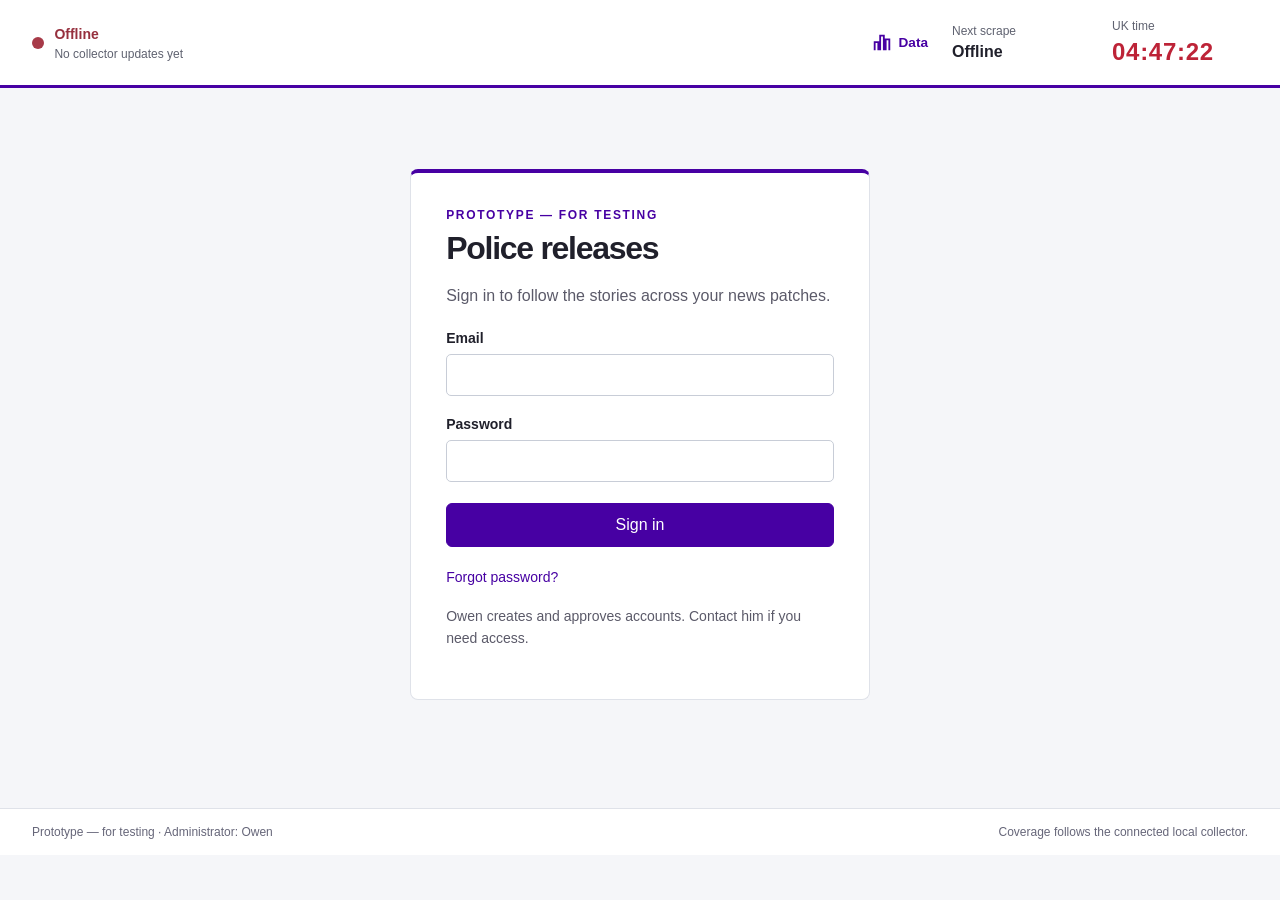
==== commit 168d8bf0: "Add files via upload" ====
--- a/index.html
+++ b/index.html
@@ -1,5 +1,5 @@
 <!doctype html>
-<html lang="en" data-build="desk.9dac8e18dc83.js"><head><meta charset="utf-8"><meta name="viewport" content="width=device-width,initial-scale=1"><meta name="referrer" content="no-referrer"><title>Police Checks</title>
+<html lang="en" data-build="desk.0a3453f5d79e.js"><head><meta charset="utf-8"><meta name="viewport" content="width=device-width,initial-scale=1"><meta name="referrer" content="no-referrer"><title>Police Checks</title>
 <meta name="theme-color" content="#4700a3">
 <meta name="apple-mobile-web-app-capable" content="yes">
 <meta name="mobile-web-app-capable" content="yes">
@@ -15,7 +15,7 @@
 <section id="waiting" class="auth-panel" hidden><div class="eyebrow">ACCOUNT ACCESS</div><h1 id="waiting-title">Awaiting approval</h1><p id="waiting-detail">Your account is signed in. Owen, the administrator, needs to approve access before you can read releases.</p><p id="verification-note" class="notice">Expect a verification email from <strong>Supabase Auth</strong>. Check your spam or junk folder if it has not arrived. If you have already verified your email, you are just waiting for Owen’s approval.</p><button id="check-access" class="primary">Check access</button><p id="waiting-message" role="status"></p></section>
 <main id="desk" hidden>
 <aside id="coverage-filters"><div class="aside-heading"><h2>Your coverage</h2><button id="reset" class="text-button">Reset</button></div><button id="all" class="view-button active">All releases</button><button id="review" class="view-button">Needs location review</button><button id="outside" class="view-button">Outside mapped patches</button><div class="divider"></div><div class="aside-heading"><h2>Groups & patches</h2><button id="clear" class="text-button">Clear</button></div><p class="fine muted">Choose any combination. Matching releases appear once.</p><label class="sr-only" for="patch-search">Find a patch</label><input id="patch-search" type="search" placeholder="Find a patch…"><div id="patches"></div></aside>
-<section class="workspace"><div class="workspace-heading"><div><div class="feed-tabs" role="group" aria-label="Feed type"><button type="button" data-feed="all" aria-pressed="true">All</button><button type="button" data-feed="police" aria-pressed="false">Police</button><button type="button" data-feed="rail" aria-pressed="false">Trains</button><button type="button" data-feed="flood" aria-pressed="false">Floods</button></div><h1 id="view-title">All releases</h1><p id="selection-label" class="muted">Across all patches</p></div><div class="feed-actions"><button id="mobile-filters" class="mobile-only" aria-haspopup="dialog" aria-controls="filter-dialog" aria-expanded="false">Filters</button><button id="refresh">↻ Refresh</button></div></div><div class="toolbar" id="release-filters"><label class="search"><span class="sr-only">Search releases</span><input id="query" type="search" placeholder="Search headline or release text…"></label><label>Period<select id="period"><option value="12">Last 12 hours</option><option value="24" selected>Last 24 hours</option><option value="168">Last 7 days</option><option value="720">Last 30 days</option><option value="0">All stored releases</option></select></label><label><span id="source-label">Force</span><select id="force"><option value="">All forces</option></select></label></div><p id="reliability-link" hidden><a href="./reliability.html" target="_blank" rel="noopener noreferrer">View all reliability ↗</a></p><p id="feed-scope" class="fine muted" hidden></p><div id="transport-status" class="transport-status" role="status" hidden></div><div class="results-heading"><span id="result-count" role="status">Loading releases…</span><span id="updated" class="muted"></span></div><p id="writing-summary" class="fine muted" hidden></p><div id="sync-status" class="notice" hidden></div><div id="error" class="notice error" role="alert" hidden></div><div class="results-layout"><section class="release-feed" aria-label="Police releases"><div id="releases"></div><button id="more" hidden>Load more releases</button><p class="fine muted">Locations are inferred from release text and your TSA boundaries. When no reliable place is found, force-area coverage puts the release in relevant patches without assigning a map pin. Check the original release when a location is uncertain.</p><details id="transport-coverage" class="fine muted"><summary>Train and flood coverage &amp; sources</summary><p>Trains: more than half of the next departures checked must be delayed or cancelled. Selected stations only; this is not a nationwide list of every disrupted service. National Rail live departure board data.</p><p>Monitored stations: Manchester Piccadilly, Manchester Victoria, Manchester Airport, Liverpool Lime Street, Liverpool Central, Leeds, Birmingham New Street, Preston, Carlisle, Lancaster, Blackpool North, Bolton, Wigan North Western, Stockport, Sheffield, Doncaster, York, Hull, Newcastle, Middlesbrough, Nottingham, Derby, Leicester, Coventry, Wolverhampton, Stoke-on-Trent, Crewe, Chester, Southampton Central, Bournemouth, Portsmouth & Southsea, Brighton, Reading, Oxford, Gatwick Airport, London Euston, London King's Cross, London Paddington, London Waterloo, London Liverpool Street, London Victoria, Bristol Temple Meads, Cardiff Central, Swansea, Newport (South Wales), Exeter St Davids, Plymouth, Norwich, Ipswich, Cambridge, Peterborough, Edinburgh Waverley, Glasgow Central, Glasgow Queen Street, Aberdeen, Dundee, Inverness.</p><p>Floods: warning and severe-warning levels only in England, Scotland and Wales. A map dot represents a warning area, not the extent of flooding. Public lists are checked every 15 minutes in Scotland and Wales. Current warnings stay in the feed until a successful check shows they are no longer listed. Check the original source for the latest advice.</p><p><a href="https://environment.data.gov.uk/flood-monitoring/doc/reference" target="_blank" rel="noopener noreferrer">Environment Agency</a>: this uses Environment Agency flood and river level data from the real-time data API (Beta). <a href="https://www.sepa.org.uk/environment/environmental-data" target="_blank" rel="noopener noreferrer">SEPA warning areas</a>: © SEPA 2024, Open Government Licence 3.0. <a href="https://datamap.gov.wales/layers/inspire-nrw%3ANRW_FLOOD_WARNING" target="_blank" rel="noopener noreferrer">Natural Resources Wales</a>: Contains Natural Resources Wales information © Natural Resources Wales and Database Right. All rights Reserved. Contains Ordnance Survey Data. Ordnance Survey Licence number AC0000849444. Crown Copyright and Database Right.</p></details></section><section class="map-panel" aria-label="Release map"><div class="map-heading"><strong>Release map</strong><label><input id="show-overlays" type="checkbox" checked> TSA boundaries</label><button id="fit-map">Fit coverage</button></div><div id="map" role="region" aria-label="Map of releases and TSA patches"></div><p id="map-note" class="notice" role="status" hidden></p><div class="map-legend"><span><i class="key red"></i>Last 10 minutes</span><span><i class="key yellow"></i>Last hour</span><span><i class="key grey"></i>Older</span><span id="map-count"></span></div></section></div></section>
+<section class="workspace"><div class="workspace-heading"><div><div class="feed-tabs" role="group" aria-label="Feed type"><button type="button" data-feed="all" aria-pressed="true">All</button><button type="button" data-feed="police" aria-pressed="false">Police</button><button type="button" data-feed="rail" aria-pressed="false">Trains</button><button type="button" data-feed="flood" aria-pressed="false">Floods</button></div><h1 id="view-title">All releases</h1><p id="selection-label" class="muted">Across all patches</p></div><div class="feed-actions"><button id="mobile-filters" class="mobile-only" aria-haspopup="dialog" aria-controls="filter-dialog" aria-expanded="false">Filters</button><button id="refresh">↻ Refresh</button></div></div><div class="toolbar" id="release-filters"><label class="search"><span class="sr-only">Search releases</span><input id="query" type="search" placeholder="Search headline or release text…"></label><label>Period<select id="period"><option value="12">Last 12 hours</option><option value="24" selected>Last 24 hours</option><option value="168">Last 7 days</option><option value="720">Last 30 days</option><option value="0">All stored releases</option></select></label><label><span id="source-label">Force</span><select id="force"><option value="">All forces</option></select></label></div><p id="reliability-link" hidden><a href="./reliability.html" target="_blank" rel="noopener noreferrer">View all reliability ↗</a></p><p id="feed-scope" class="fine muted" hidden></p><div id="transport-status" class="transport-status" role="status" hidden></div><div class="results-heading"><span id="result-count" role="status">Loading releases…</span><span id="updated" class="muted"></span></div><p id="writing-summary" class="fine muted" hidden></p><div id="sync-status" class="notice" hidden></div><div id="error" class="notice error" role="alert" hidden></div><div class="results-layout"><section class="release-feed" aria-label="Police releases"><div id="releases"></div><button id="more" hidden>Load more releases</button><p class="fine muted">Locations are inferred from release text and your TSA boundaries. When no reliable place is found, force-area coverage puts the release in relevant patches without assigning a map pin. Check the original release when a location is uncertain.</p><details id="transport-coverage" class="fine muted"><summary>Train and flood coverage &amp; sources</summary><p>Trains: Alerts compare this station with the same UK time (within one hour) on weekdays or weekends over the past 28 days. At least three earlier comparable days are needed. An alert requires at least three affected departures and a rise of 10 percentage points or more above usual on repeat readings spanning at least five minutes. Selected stations only; this is not a nationwide list of every disrupted service. National Rail live departure board data.</p><p>Monitored stations: Manchester Piccadilly, Manchester Victoria, Manchester Airport, Liverpool Lime Street, Liverpool Central, Leeds, Birmingham New Street, Preston, Carlisle, Lancaster, Blackpool North, Bolton, Wigan North Western, Stockport, Sheffield, Doncaster, York, Hull, Newcastle, Middlesbrough, Nottingham, Derby, Leicester, Coventry, Wolverhampton, Stoke-on-Trent, Crewe, Chester, Southampton Central, Bournemouth, Portsmouth & Southsea, Brighton, Reading, Oxford, Gatwick Airport, London Euston, London King's Cross, London Paddington, London Waterloo, London Liverpool Street, London Victoria, Bristol Temple Meads, Cardiff Central, Swansea, Newport (South Wales), Exeter St Davids, Plymouth, Norwich, Ipswich, Cambridge, Peterborough, Edinburgh Waverley, Glasgow Central, Glasgow Queen Street, Aberdeen, Dundee, Inverness.</p><p>Floods: warning and severe-warning levels only in England, Scotland and Wales. A map dot represents a warning area, not the extent of flooding. Public lists are checked every 15 minutes in Scotland and Wales. Current warnings stay in the feed until a successful check shows they are no longer listed. Check the original source for the latest advice.</p><p><a href="https://environment.data.gov.uk/flood-monitoring/doc/reference" target="_blank" rel="noopener noreferrer">Environment Agency</a>: this uses Environment Agency flood and river level data from the real-time data API (Beta). <a href="https://www.sepa.org.uk/environment/environmental-data" target="_blank" rel="noopener noreferrer">SEPA warning areas</a>: © SEPA 2024, Open Government Licence 3.0. <a href="https://datamap.gov.wales/layers/inspire-nrw%3ANRW_FLOOD_WARNING" target="_blank" rel="noopener noreferrer">Natural Resources Wales</a>: Contains Natural Resources Wales information © Natural Resources Wales and Database Right. All rights Reserved. Contains Ordnance Survey Data. Ordnance Survey Licence number AC0000849444. Crown Copyright and Database Right.</p></details></section><section class="map-panel" aria-label="Release map"><div class="map-heading"><strong>Release map</strong><label><input id="show-overlays" type="checkbox" checked> TSA boundaries</label><button id="fit-map">Fit coverage</button></div><div id="map" role="region" aria-label="Map of releases and TSA patches"></div><p id="map-note" class="notice" role="status" hidden></p><div class="map-legend"><span><i class="key red"></i>Last 10 minutes</span><span><i class="key yellow"></i>Last hour</span><span><i class="key grey"></i>Older</span><span id="map-count"></span></div></section></div></section>
 <section id="admin" hidden><h2>Account access &amp; writing</h2><p class="muted">Create confirmed accounts without a verification email, then approve or revoke access, set allowed shifts and blocked dates, enable each writing option, and set the combined daily request limit. Zero disables new requests. Limits reset at midnight UK time; attempted API requests count even if they fail.</p><details id="create-account"><summary>Create an account</summary><p class="fine muted">Set a temporary password of at least 12 characters and share it with the person through a secure channel. Their account is confirmed and approved immediately. They can change their password after signing in.</p><form id="create-account-form"><label>Email<input id="new-account-email" type="email" autocomplete="off" maxlength="254" required></label><label>Temporary password<input id="new-account-password" type="password" minlength="12" maxlength="128" autocomplete="new-password" required></label><button id="create-account-submit" class="primary" type="submit">Create account</button></form><p id="create-account-message" class="fine" role="status"></p></details><div id="members"></div><p id="admin-message" role="status"></p></section>
 </main>
 <dialog id="filter-dialog" aria-labelledby="filter-dialog-title"><div class="filter-dialog-heading"><h2 id="filter-dialog-title">Filters</h2><button id="close-filters" autofocus>Done</button></div><div id="mobile-search-slot"></div><div id="mobile-coverage-slot"></div><details id="mobile-admin-tools" hidden><summary>Account access &amp; writing</summary><div id="mobile-admin-slot"></div></details><div id="mobile-account-slot"></div></dialog>
@@ -23,5 +23,5 @@
 <dialog id="writing-menu" aria-labelledby="writing-menu-title"><div class="writing-dialog-heading"><h2 id="writing-menu-title">Story options</h2><button id="close-writing-menu" aria-label="Close story options">×</button></div><p id="writing-story"></p><div class="story-copy-actions"><button id="copy-story-headline">Copy headline</button><button id="copy-story-text">Copy text</button></div><p id="story-menu-message" class="fine" role="status" aria-live="polite"></p><div id="writing-actions"><p id="writing-source-note" class="fine muted"></p><button id="write-web">Write web</button><button id="write-copy">Write copy</button><p id="writing-allowance" class="fine muted"></p></div></dialog>
 <dialog id="writing-dialog" aria-labelledby="draft-title"><div class="writing-dialog-heading"><h2 id="draft-title">Write a draft</h2><button id="close-draft">Close</button></div><p id="draft-source-title"></p><p class="fine muted">AI draft — check against the original release before use.</p><p id="draft-allowance" class="fine muted"></p><p id="draft-message" role="status" aria-live="polite"></p><label class="sr-only" for="draft-output">Draft text — editable</label><textarea id="draft-output" spellcheck="true" hidden></textarea><div id="web-draft-fields" hidden><div class="web-field"><div><label for="web-headline">Headline</label><button id="copy-web-headline">Copy headline</button></div><textarea id="web-headline" rows="2" spellcheck="true"></textarea></div><div class="web-field"><div><label for="web-subheading">Subheading</label><button id="copy-web-subheading">Copy subheading</button></div><textarea id="web-subheading" rows="2" spellcheck="true"></textarea></div><div class="web-field"><div><label for="web-body">Body text</label><button id="copy-web-body">Copy body</button></div><textarea id="web-body" rows="14" spellcheck="true"></textarea></div></div><div class="draft-actions"><button id="draft-copy" class="primary" hidden>Copy text</button><button id="draft-check" hidden>Check request</button><button id="draft-again" hidden>New version · 1 request</button></div></dialog>
 <footer>Prototype — for testing · Administrator: Owen <span>Coverage follows the connected local collector.</span></footer>
-<script src="./config.js?v=desk.9dac8e18dc83.js"></script><script src="./vendor/supabase.js"></script><script src="./vendor/leaflet.js"></script><script type="module" src="./desk.9dac8e18dc83.js"></script>
+<script src="./config.js?v=desk.0a3453f5d79e.js"></script><script src="./vendor/supabase.js"></script><script src="./vendor/leaflet.js"></script><script type="module" src="./desk.0a3453f5d79e.js"></script>
 </body></html>
